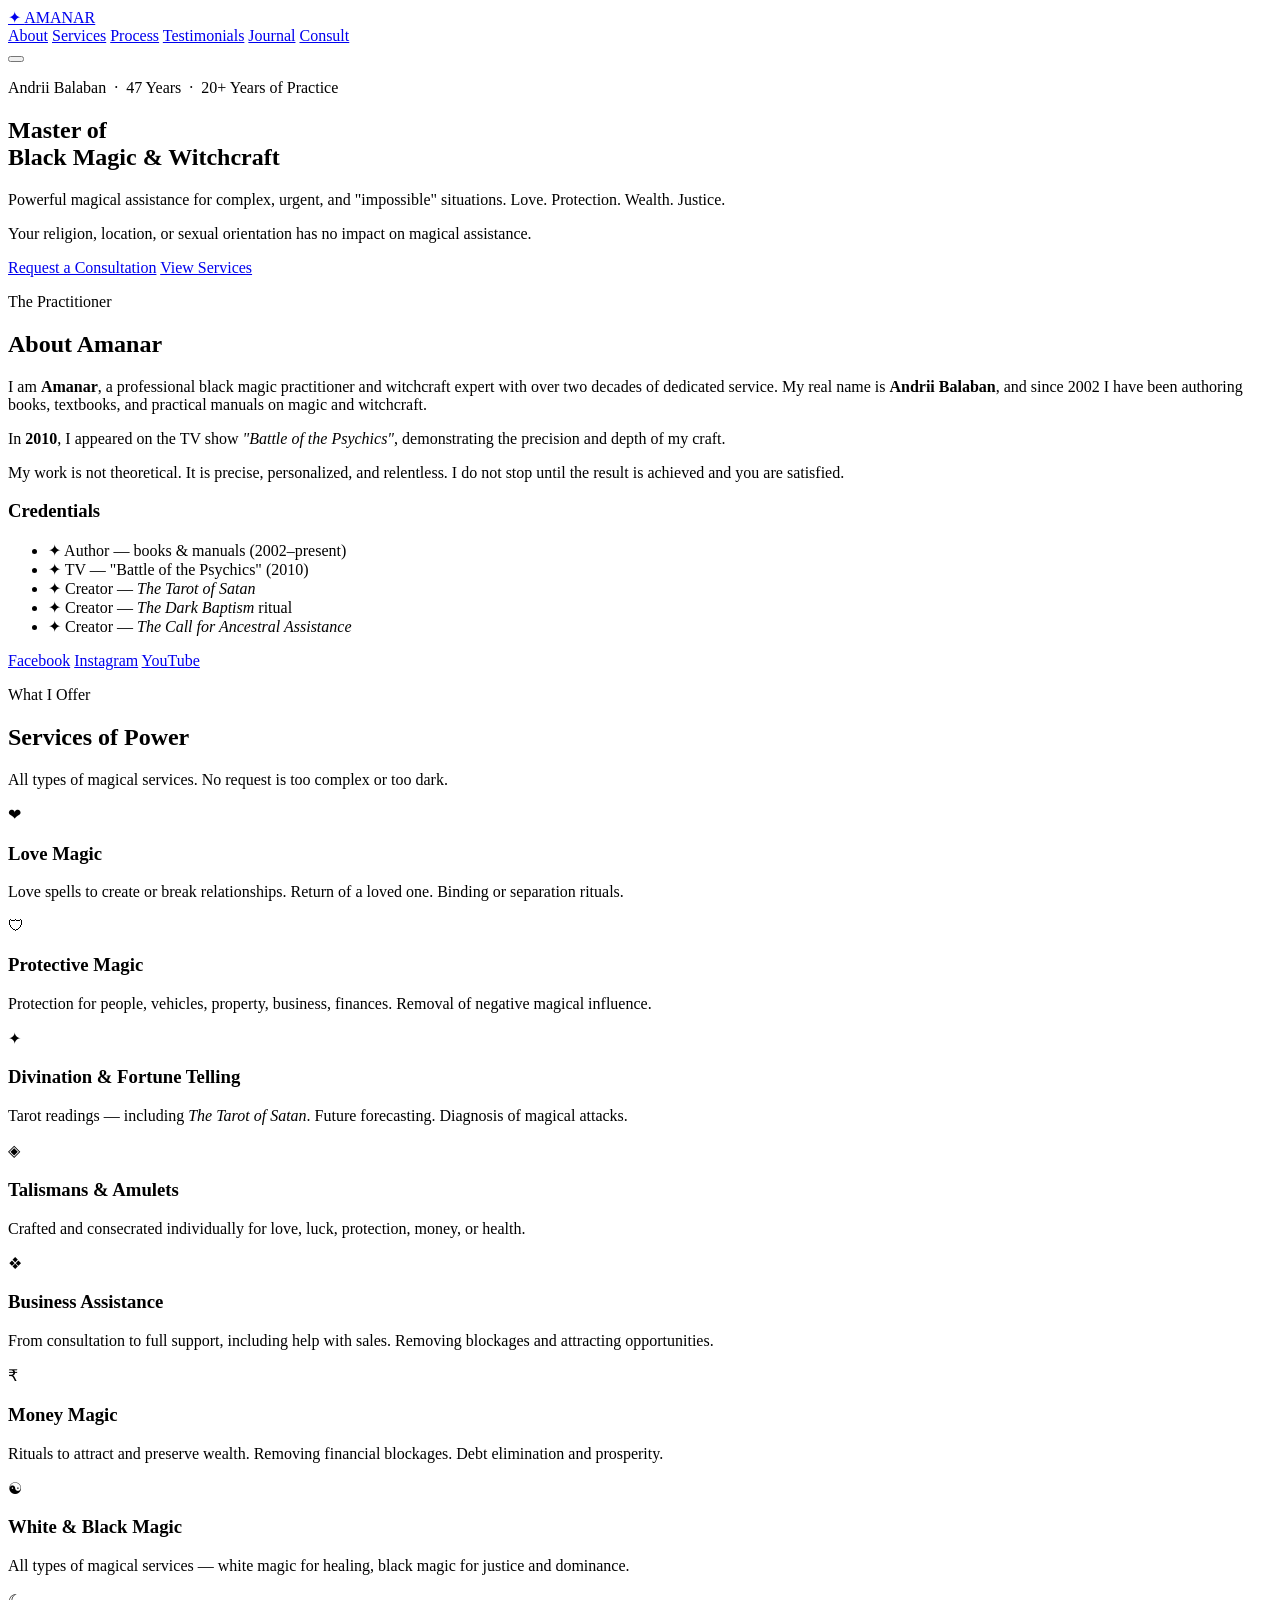
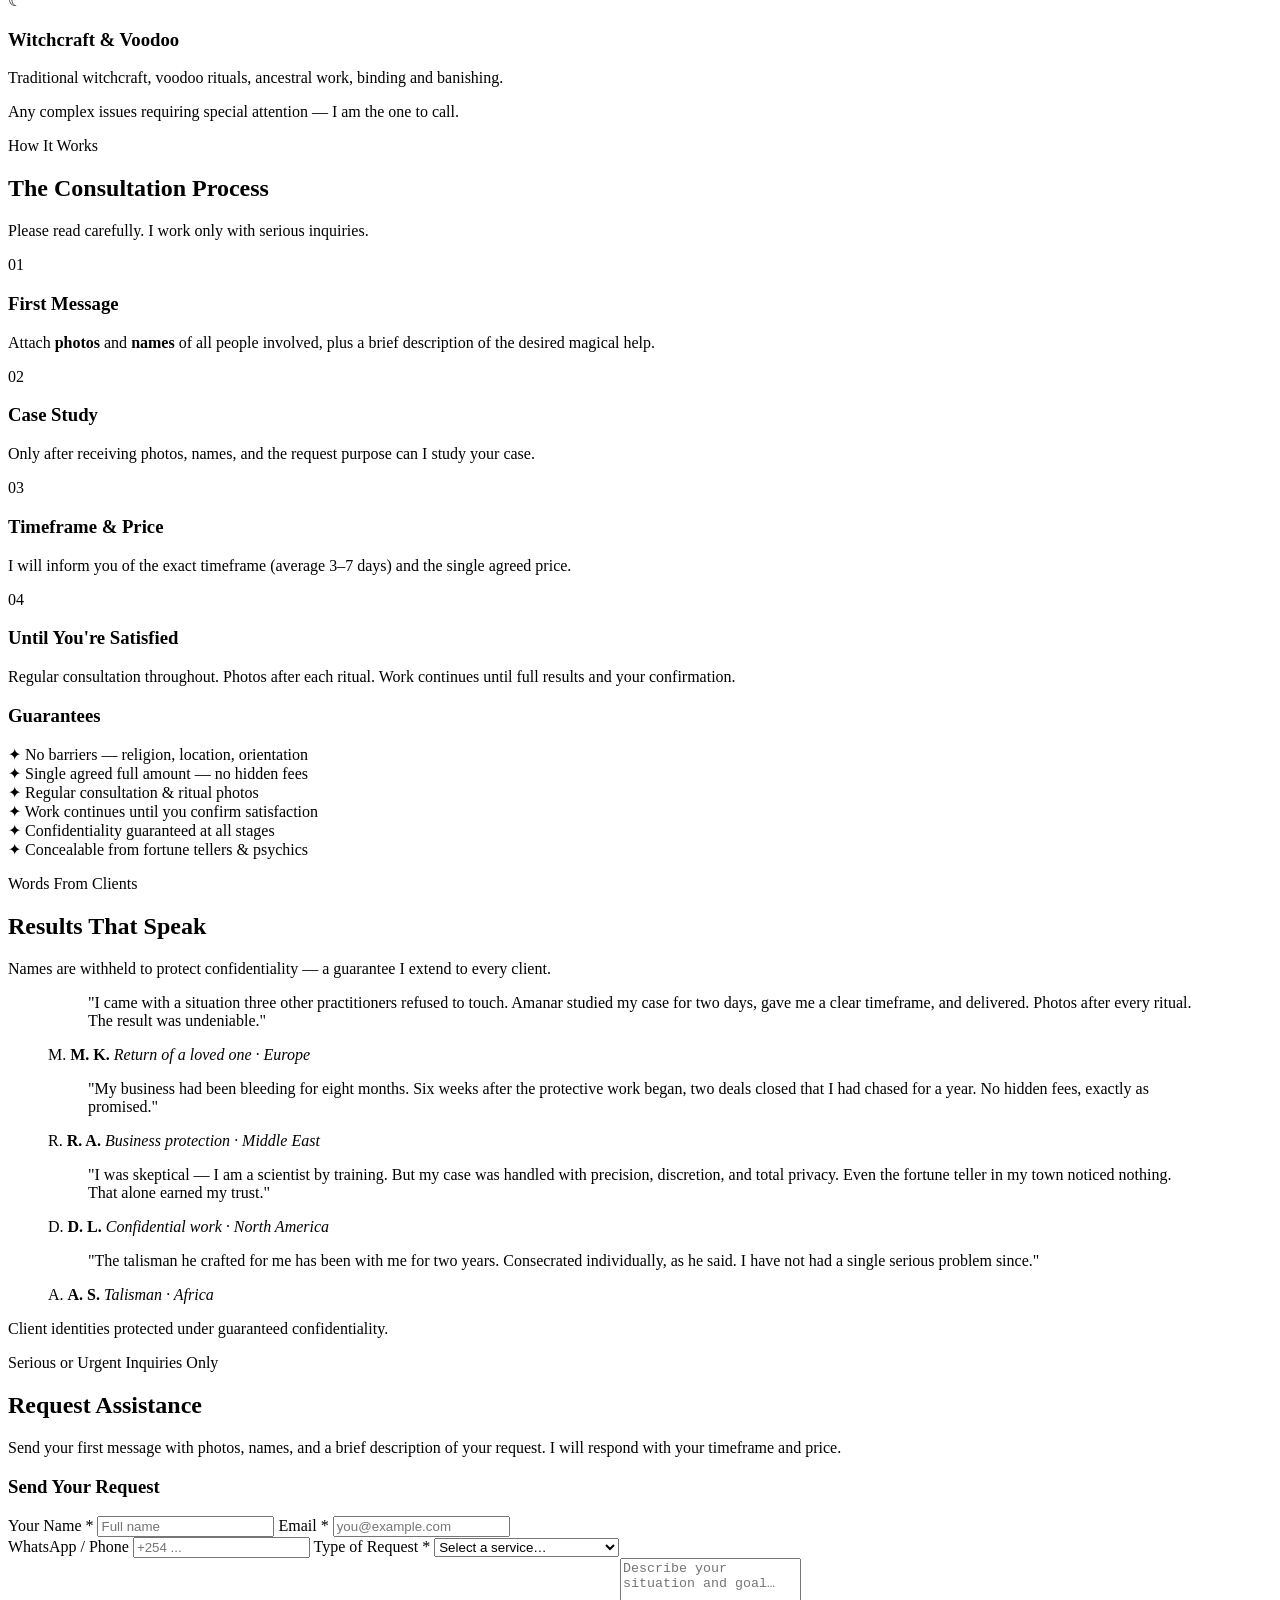
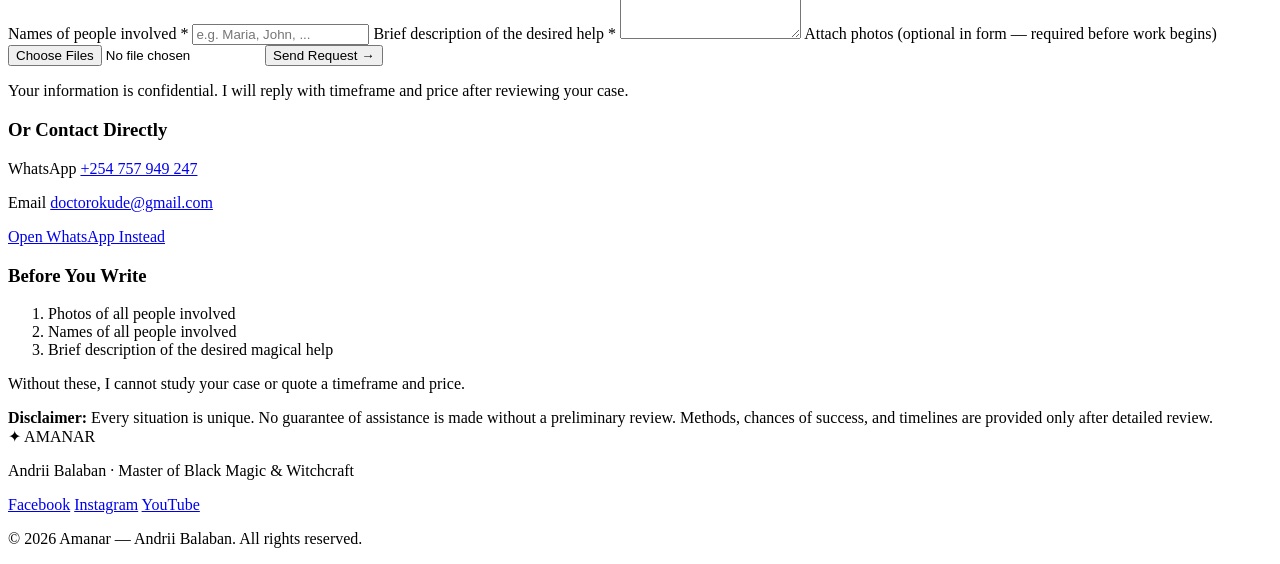
==== index.html @ 3a36e3cc "Update index.html" ====
<!DOCTYPE html>
<html lang="en">
<head>
<meta charset="UTF-8" />
<meta name="viewport" content="width=device-width, initial-scale=1.0" />
<meta name="description" content="Amanar — Master of Black Magic & Witchcraft. Love, protection, wealth, and complex magical assistance. 20+ years of practice." />
<title>Amanar — Master of Black Magic & Witchcraft</title>
<link rel="preconnect" href="https://fonts.googleapis.com">
<link rel="preconnect" href="https://fonts.gstatic.com" crossorigin>
<link href="https://fonts.googleapis.com/css2?family=Cormorant+Garamond:wght@400;500;600;700&family=Inter:wght@300;400;500;600&display=swap" rel="stylesheet">
<link rel="stylesheet" href="style.css" />
</head>
<body>

<div class="bg-orbs" aria-hidden="true">
  <span class="orb orb-1"></span>
  <span class="orb orb-2"></span>
  <span class="orb orb-3"></span>
</div>

<header class="nav" id="nav">
  <div class="nav-inner">
    <a href="#hero" class="brand">
      <span class="brand-mark">✦</span>
      <span class="brand-name">AMANAR</span>
    </a>
    <nav class="nav-links" aria-label="Primary">
      <a href="#about">About</a>
      <a href="#services">Services</a>
      <a href="#process">Process</a>
      <a href="#testimonials">Testimonials</a>
      <a href="blog.html">Journal</a>
      <a href="#contact" class="nav-cta">Consult</a>
    </nav>
    <button class="menu-toggle" aria-label="Menu" id="menuToggle">
      <span></span><span></span><span></span>
    </button>
  </div>
</header>

<section class="hero" id="hero">
  <div class="hero-inner">
    <p class="eyebrow">Andrii Balaban &nbsp;·&nbsp; 47 Years &nbsp;·&nbsp; 20+ Years of Practice</p>
    <h1 class="hero-title">
      Master of<br/>
      <span class="gold">Black Magic</span> &amp; Witchcraft
    </h1>
    <p class="hero-sub">
      Powerful magical assistance for complex, urgent, and "impossible" situations.
      Love. Protection. Wealth. Justice.
    </p>
    <p class="hero-note">
      Your religion, location, or sexual orientation has no impact on magical assistance.
    </p>
    <div class="hero-actions">
      <a href="#contact" class="btn btn-primary">Request a Consultation</a>
      <a href="#services" class="btn btn-ghost">View Services</a>
    </div>
  </div>
  <div class="scroll-indicator" aria-hidden="true"><span></span></div>
</section>

<section class="section" id="about">
  <div class="section-inner">
    <p class="section-eyebrow">The Practitioner</p>
    <h2 class="section-title">About <span class="gold">Amanar</span></h2>

    <div class="about-grid">
      <div class="about-text">
        <p>
          I am <strong>Amanar</strong>, a professional black magic practitioner and
          witchcraft expert with over two decades of dedicated service. My real
          name is <strong>Andrii Balaban</strong>, and since 2002 I have been
          authoring books, textbooks, and practical manuals on magic and witchcraft.
        </p>
        <p>
          In <strong>2010</strong>, I appeared on the TV show
          <em>"Battle of the Psychics"</em>, demonstrating the precision and depth
          of my craft.
        </p>
        <p>
          My work is not theoretical. It is precise, personalized, and relentless.
          I do not stop until the result is achieved and you are satisfied.
        </p>
      </div>

      <aside class="about-card glass">
        <h3>Credentials</h3>
        <ul>
          <li><span>✦</span> Author — books &amp; manuals (2002–present)</li>
          <li><span>✦</span> TV — "Battle of the Psychics" (2010)</li>
          <li><span>✦</span> Creator — <em>The Tarot of Satan</em></li>
          <li><span>✦</span> Creator — <em>The Dark Baptism</em> ritual</li>
          <li><span>✦</span> Creator — <em>The Call for Ancestral Assistance</em></li>
        </ul>
        <div class="socials">
          <a href="#" aria-label="Facebook">Facebook</a>
          <a href="#" aria-label="Instagram">Instagram</a>
          <a href="#" aria-label="YouTube">YouTube</a>
        </div>
      </aside>
    </div>
  </div>
</section>

<section class="section section-alt" id="services">
  <div class="section-inner">
    <p class="section-eyebrow">What I Offer</p>
    <h2 class="section-title">Services of <span class="gold">Power</span></h2>
    <p class="section-lead">
      All types of magical services. No request is too complex or too dark.
    </p>

    <div class="services-grid">
      <article class="service-card glass">
        <div class="service-icon">❤</div>
        <h3>Love Magic</h3>
        <p>Love spells to create or break relationships. Return of a loved one. Binding or separation rituals.</p>
      </article>
      <article class="service-card glass">
        <div class="service-icon">🛡</div>
        <h3>Protective Magic</h3>
        <p>Protection for people, vehicles, property, business, finances. Removal of negative magical influence.</p>
      </article>
      <article class="service-card glass">
        <div class="service-icon">✦</div>
        <h3>Divination &amp; Fortune Telling</h3>
        <p>Tarot readings — including <em>The Tarot of Satan</em>. Future forecasting. Diagnosis of magical attacks.</p>
      </article>
      <article class="service-card glass">
        <div class="service-icon">◈</div>
        <h3>Talismans &amp; Amulets</h3>
        <p>Crafted and consecrated individually for love, luck, protection, money, or health.</p>
      </article>
      <article class="service-card glass">
        <div class="service-icon">❖</div>
        <h3>Business Assistance</h3>
        <p>From consultation to full support, including help with sales. Removing blockages and attracting opportunities.</p>
      </article>
      <article class="service-card glass">
        <div class="service-icon">₹</div>
        <h3>Money Magic</h3>
        <p>Rituals to attract and preserve wealth. Removing financial blockages. Debt elimination and prosperity.</p>
      </article>
      <article class="service-card glass">
        <div class="service-icon">☯</div>
        <h3>White &amp; Black Magic</h3>
        <p>All types of magical services — white magic for healing, black magic for justice and dominance.</p>
      </article>
      <article class="service-card glass">
        <div class="service-icon">☾</div>
        <h3>Witchcraft &amp; Voodoo</h3>
        <p>Traditional witchcraft, voodoo rituals, ancestral work, binding and banishing.</p>
      </article>
    </div>

    <p class="services-foot">
      Any complex issues requiring special attention — <span class="gold">I am the one to call.</span>
    </p>
  </div>
</section>

<section class="section" id="process">
  <div class="section-inner">
    <p class="section-eyebrow">How It Works</p>
    <h2 class="section-title">The <span class="gold">Consultation</span> Process</h2>
    <p class="section-lead">Please read carefully. I work only with serious inquiries.</p>

    <div class="process-grid">
      <div class="step glass">
        <div class="step-num">01</div>
        <h3>First Message</h3>
        <p>Attach <strong>photos</strong> and <strong>names</strong> of all people involved, plus a brief description of the desired magical help.</p>
      </div>
      <div class="step glass">
        <div class="step-num">02</div>
        <h3>Case Study</h3>
        <p>Only after receiving photos, names, and the request purpose can I study your case.</p>
      </div>
      <div class="step glass">
        <div class="step-num">03</div>
        <h3>Timeframe &amp; Price</h3>
        <p>I will inform you of the exact timeframe (average 3–7 days) and the single agreed price.</p>
      </div>
      <div class="step glass">
        <div class="step-num">04</div>
        <h3>Until You're Satisfied</h3>
        <p>Regular consultation throughout. Photos after each ritual. Work continues until full results and your confirmation.</p>
      </div>
    </div>

    <h3 class="guarantees-title">Guarantees</h3>
    <div class="guarantees">
      <div class="badge glass"><span>✦</span> No barriers — religion, location, orientation</div>
      <div class="badge glass"><span>✦</span> Single agreed full amount — no hidden fees</div>
      <div class="badge glass"><span>✦</span> Regular consultation &amp; ritual photos</div>
      <div class="badge glass"><span>✦</span> Work continues until you confirm satisfaction</div>
      <div class="badge glass"><span>✦</span> Confidentiality guaranteed at all stages</div>
      <div class="badge glass"><span>✦</span> Concealable from fortune tellers &amp; psychics</div>
    </div>
  </div>
</section>

<section class="section section-alt" id="testimonials">
  <div class="section-inner">
    <p class="section-eyebrow">Words From Clients</p>
    <h2 class="section-title">Results That <span class="gold">Speak</span></h2>
    <p class="section-lead">
      Names are withheld to protect confidentiality — a guarantee I extend to every client.
    </p>

    <div class="testimonials-grid">
      <figure class="testimonial glass">
        <blockquote>
          "I came with a situation three other practitioners refused to touch.
          Amanar studied my case for two days, gave me a clear timeframe, and
          delivered. Photos after every ritual. The result was undeniable."
        </blockquote>
        <figcaption>
          <span class="t-avatar">M.</span>
          <span class="t-meta">
            <strong>M. K.</strong>
            <em>Return of a loved one · Europe</em>
          </span>
        </figcaption>
      </figure>

      <figure class="testimonial glass">
        <blockquote>
          "My business had been bleeding for eight months. Six weeks after the
          protective work began, two deals closed that I had chased for a year.
          No hidden fees, exactly as promised."
        </blockquote>
        <figcaption>
          <span class="t-avatar">R.</span>
          <span class="t-meta">
            <strong>R. A.</strong>
            <em>Business protection · Middle East</em>
          </span>
        </figcaption>
      </figure>

      <figure class="testimonial glass">
        <blockquote>
          "I was skeptical — I am a scientist by training. But my case was
          handled with precision, discretion, and total privacy. Even the
          fortune teller in my town noticed nothing. That alone earned my trust."
        </blockquote>
        <figcaption>
          <span class="t-avatar">D.</span>
          <span class="t-meta">
            <strong>D. L.</strong>
            <em>Confidential work · North America</em>
          </span>
        </figcaption>
      </figure>

      <figure class="testimonial glass">
        <blockquote>
          "The talisman he crafted for me has been with me for two years.
          Consecrated individually, as he said. I have not had a single
          serious problem since."
        </blockquote>
        <figcaption>
          <span class="t-avatar">A.</span>
          <span class="t-meta">
            <strong>A. S.</strong>
            <em>Talisman · Africa</em>
          </span>
        </figcaption>
      </figure>
    </div>

    <p class="testimonials-foot">
      Client identities protected under guaranteed confidentiality.
    </p>
  </div>
</section>

<section class="section" id="contact">
  <div class="section-inner">
    <p class="section-eyebrow">Serious or Urgent Inquiries Only</p>
    <h2 class="section-title">Request <span class="gold">Assistance</span></h2>

    <div class="contact-grid">
      <div class="contact-info">
        <p class="section-lead">
          Send your first message with photos, names, and a brief description
          of your request. I will respond with your timeframe and price.
        </p>

        <form
          class="contact-form glass"
          action="https://formspree.io/f/YOUR_FORM_ID"
          method="POST"
          enctype="multipart/form-data"
        >
          <h3>Send Your Request</h3>

          <div class="form-row">
            <label>
              <span>Your Name *</span>
              <input type="text" name="name" required placeholder="Full name" />
            </label>
            <label>
              <span>Email *</span>
              <input type="email" name="email" required placeholder="you@example.com" />
            </label>
          </div>

          <div class="form-row">
            <label>
              <span>WhatsApp / Phone</span>
              <input type="tel" name="phone" placeholder="+254 ..." />
            </label>
            <label>
              <span>Type of Request *</span>
              <select name="service" required>
                <option value="">Select a service…</option>
                <option>Love Magic</option>
                <option>Protective Magic</option>
                <option>Divination &amp; Fortune Telling</option>
                <option>Talismans &amp; Amulets</option>
                <option>Business Assistance</option>
                <option>Money Magic</option>
                <option>White &amp; Black Magic</option>
                <option>Witchcraft &amp; Voodoo</option>
                <option>Complex / Other</option>
              </select>
            </label>
          </div>

          <label>
            <span>Names of people involved *</span>
            <input type="text" name="names" required placeholder="e.g. Maria, John, ..." />
          </label>

          <label>
            <span>Brief description of the desired help *</span>
            <textarea name="message" rows="5" required placeholder="Describe your situation and goal…"></textarea>
          </label>

          <label class="form-file">
            <span>Attach photos (optional in form — required before work begins)</span>
            <input type="file" name="photos" accept="image/*" multiple />
          </label>

          <button type="submit" class="btn btn-primary btn-lg">Send Request →</button>

          <p class="form-note">
            Your information is confidential. I will reply with timeframe and price after reviewing your case.
          </p>
        </form>

        <div class="contact-block glass">
          <h3>Or Contact Directly</h3>
          <p class="contact-line"><span>WhatsApp</span> <a href="https://wa.me/254757949247" target="_blank" rel="noopener">+254 757 949 247</a></p>
          <p class="contact-line"><span>Email</span> <a href="mailto:doctorokude@gmail.com">doctorokude@gmail.com</a></p>
        </div>

        <a class="btn btn-ghost btn-lg" href="https://wa.me/254757949247?text=Hello%20Amanar%2C%20I%20would%20like%20to%20request%20a%20consultation." target="_blank" rel="noopener">
          Open WhatsApp Instead
        </a>
      </div>

      <aside class="contact-checklist glass">
        <h3>Before You Write</h3>
        <ol>
          <li>Photos of all people involved</li>
          <li>Names of all people involved</li>
          <li>Brief description of the desired magical help</li>
        </ol>
        <p class="checklist-foot">
          Without these, I cannot study your case or quote a timeframe and price.
        </p>
      </aside>
    </div>

    <div class="disclaimer glass">
      <strong>Disclaimer:</strong> Every situation is unique. No guarantee of
      assistance is made without a preliminary review. Methods, chances of
      success, and timelines are provided only after detailed review.
    </div>
  </div>
</section>

<footer class="footer">
  <div class="footer-inner">
    <div class="footer-brand">
      <span class="brand-mark">✦</span> AMANAR
    </div>
    <p class="footer-tag">Andrii Balaban · Master of Black Magic &amp; Witchcraft</p>
    <div class="footer-socials">
      <a href="#" aria-label="Facebook">Facebook</a>
      <a href="#" aria-label="Instagram">Instagram</a>
      <a href="#" aria-label="YouTube">YouTube</a>
    </div>
    <p class="footer-copy">© <span id="year"></span> Amanar — Andrii Balaban. All rights reserved.</p>
  </div>
</footer>

<script>
  document.querySelectorAll('a[href^="#"]').forEach(a => {
    a.addEventListener('click', e => {
      const id = a.getAttribute('href');
      if (id.length > 1) {
        e.preventDefault();
        const el = document.querySelector(id);
        if (el) {
          const y = el.getBoundingClientRect().top + window.scrollY - 70;
          window.scrollTo({ top: y, behavior: 'smooth' });
          document.getElementById('nav').classList.remove('open');
        }
      }
    });
  });

  const menuToggle = document.getElementById('menuToggle');
  const nav = document.getElementById('nav');
  menuToggle.addEventListener('click', () => nav.classList.toggle('open'));

  window.addEventListener('scroll', () => {
    nav.classList.toggle('scrolled', window.scrollY > 40);
  });

  const io = new IntersectionObserver(entries => {
    entries.forEach(en => {
      if (en.isIntersecting) {
        en.target.classList.add('visible');
        io.unobserve(en.target);
      }
    });
  }, { threshold: 0.12 });
  document.querySelectorAll('.section-inner > *, .service-card, .step, .badge, .about-card, .contact-block, .contact-checklist, .disclaimer, .testimonial, .post-card, .blog-cta')
    .forEach(el => { el.classList.add('reveal'); io.observe(el); });

  document.getElementById('year').textContent = new Date().getFullYear();
</script>
</body>
</html>
---- style.css ----
sty
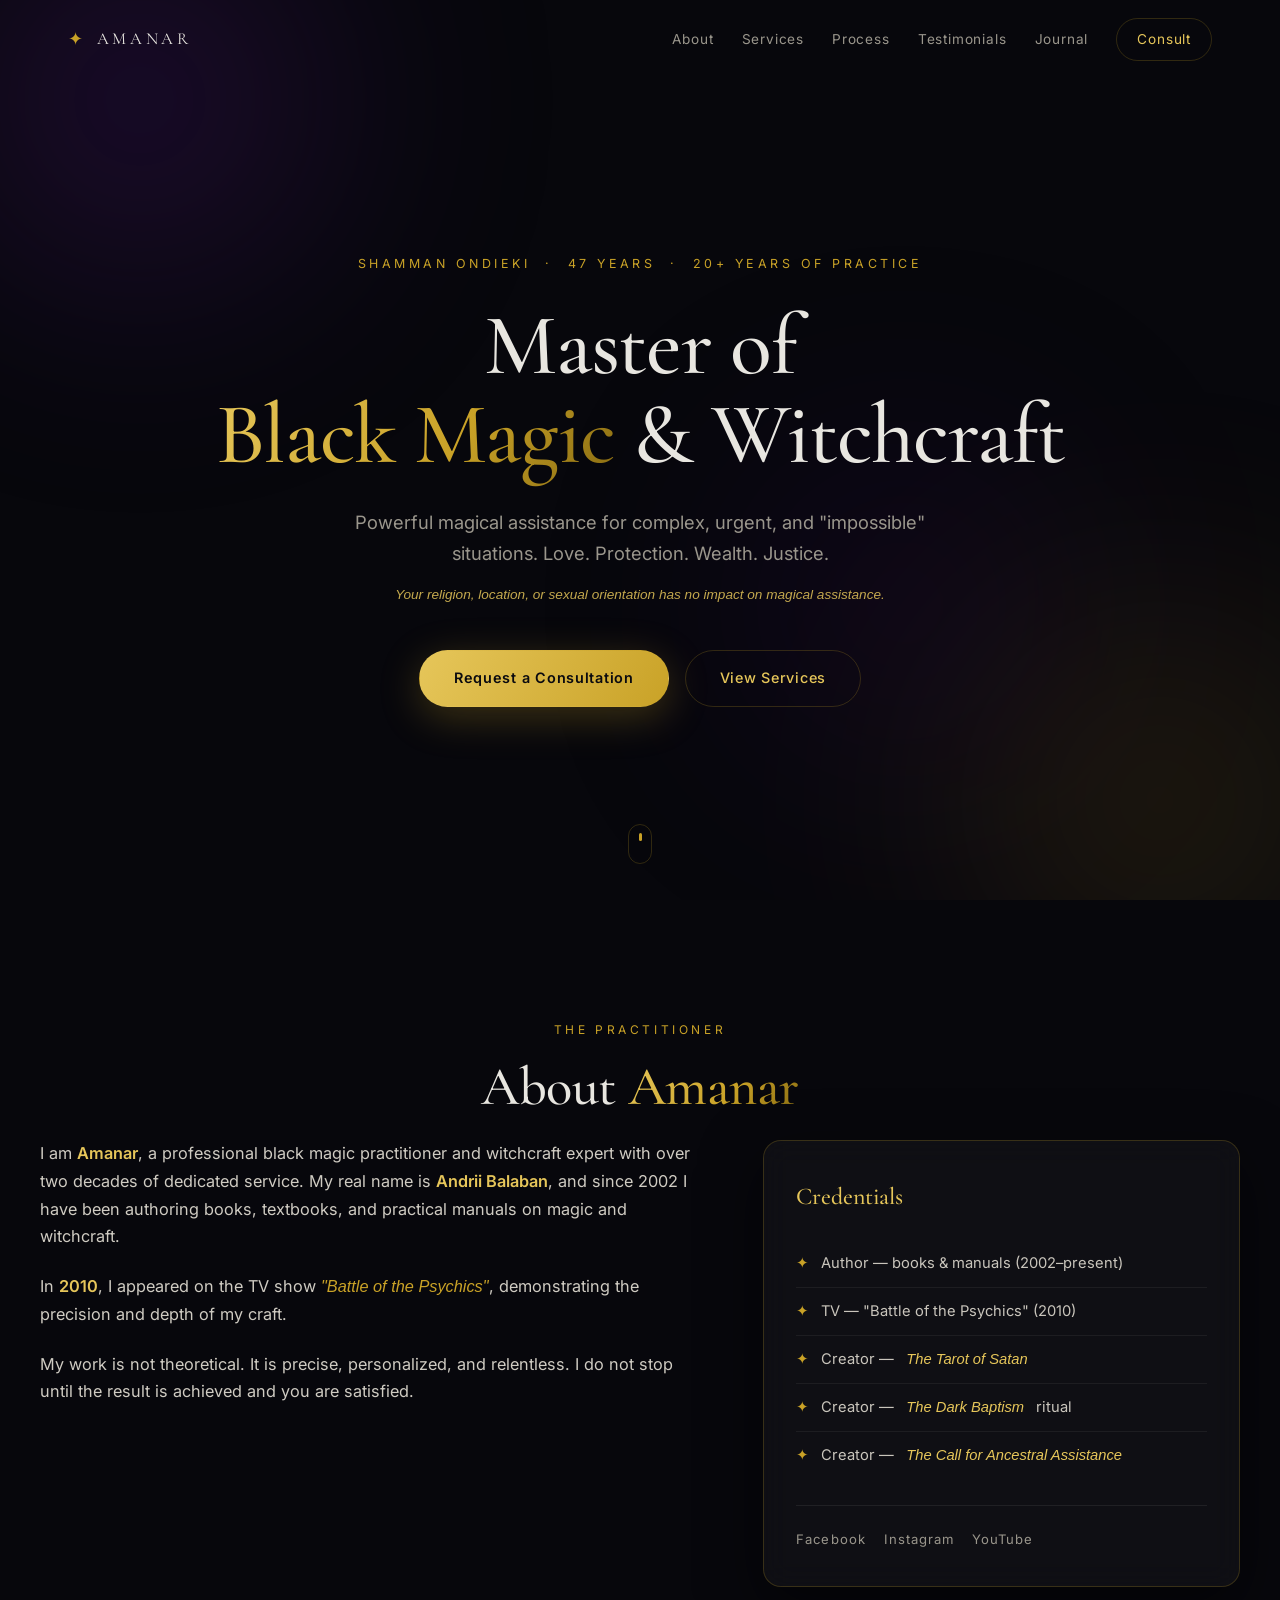
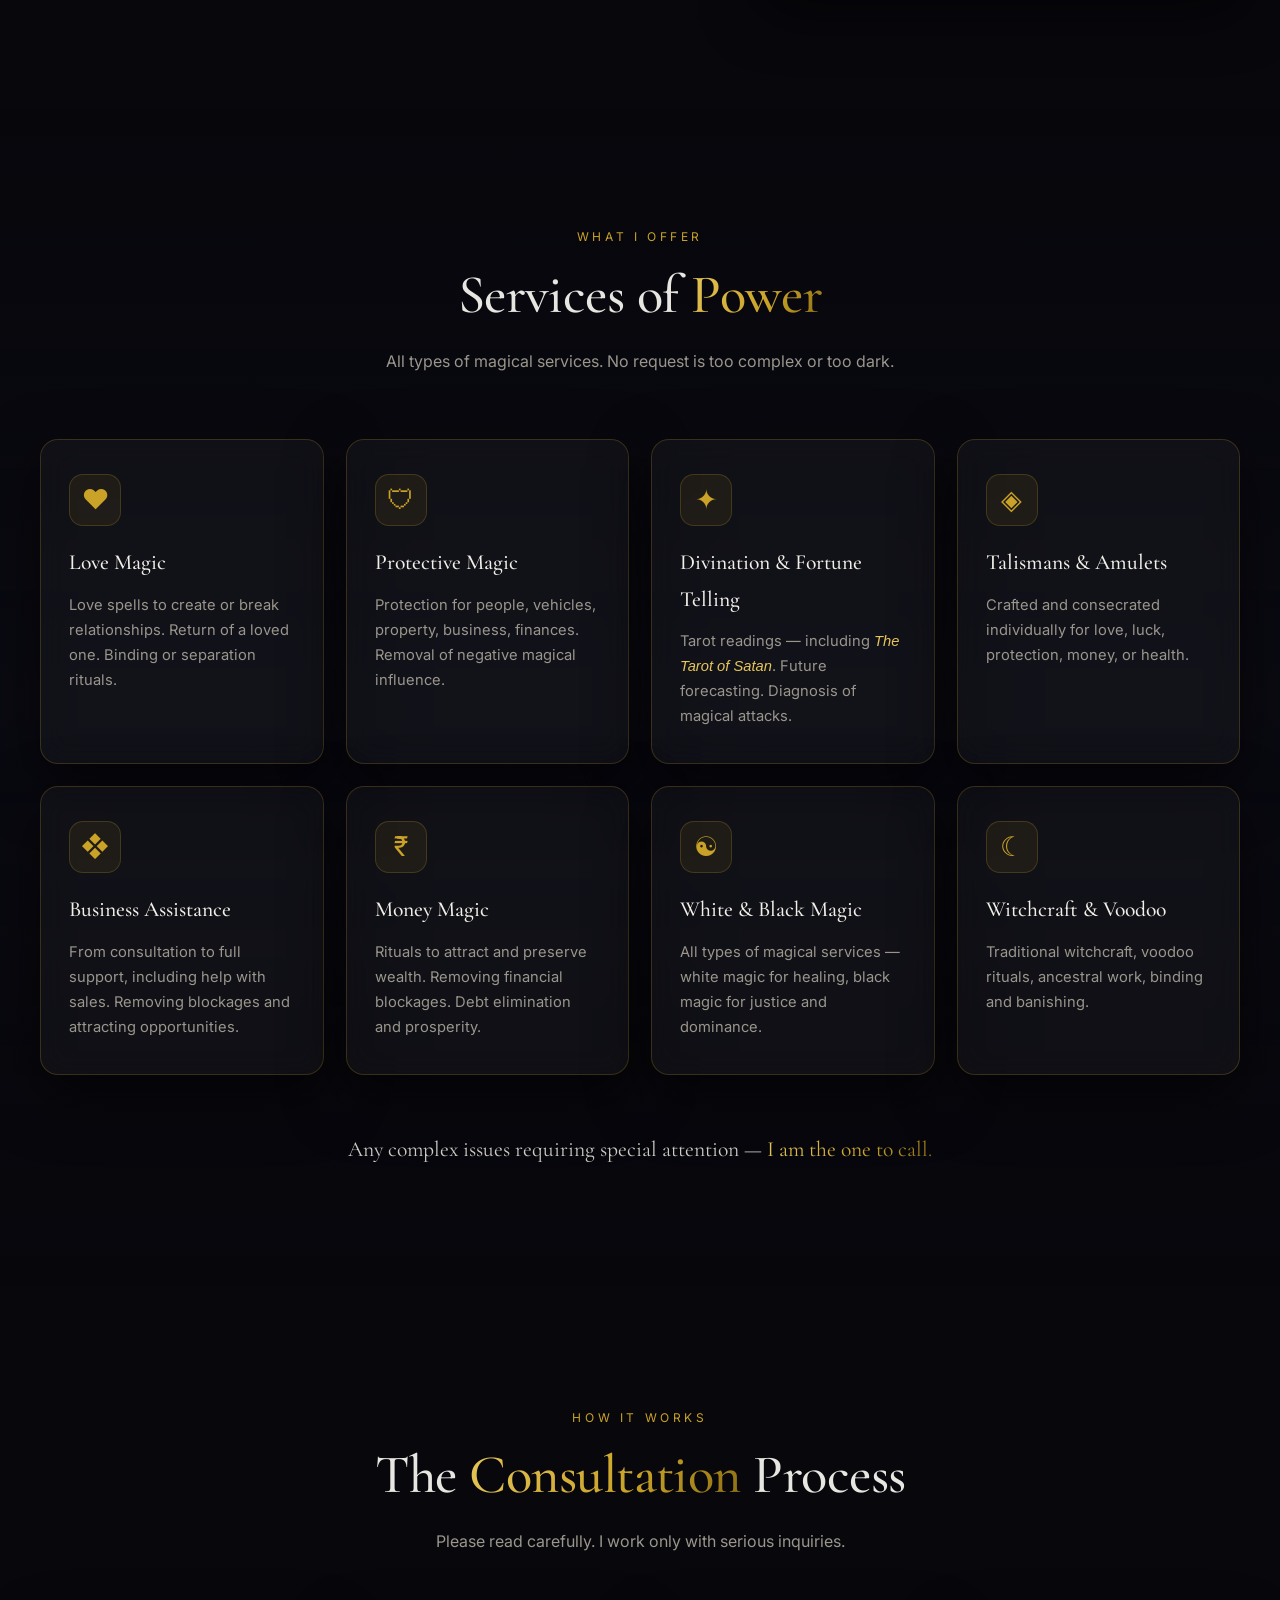
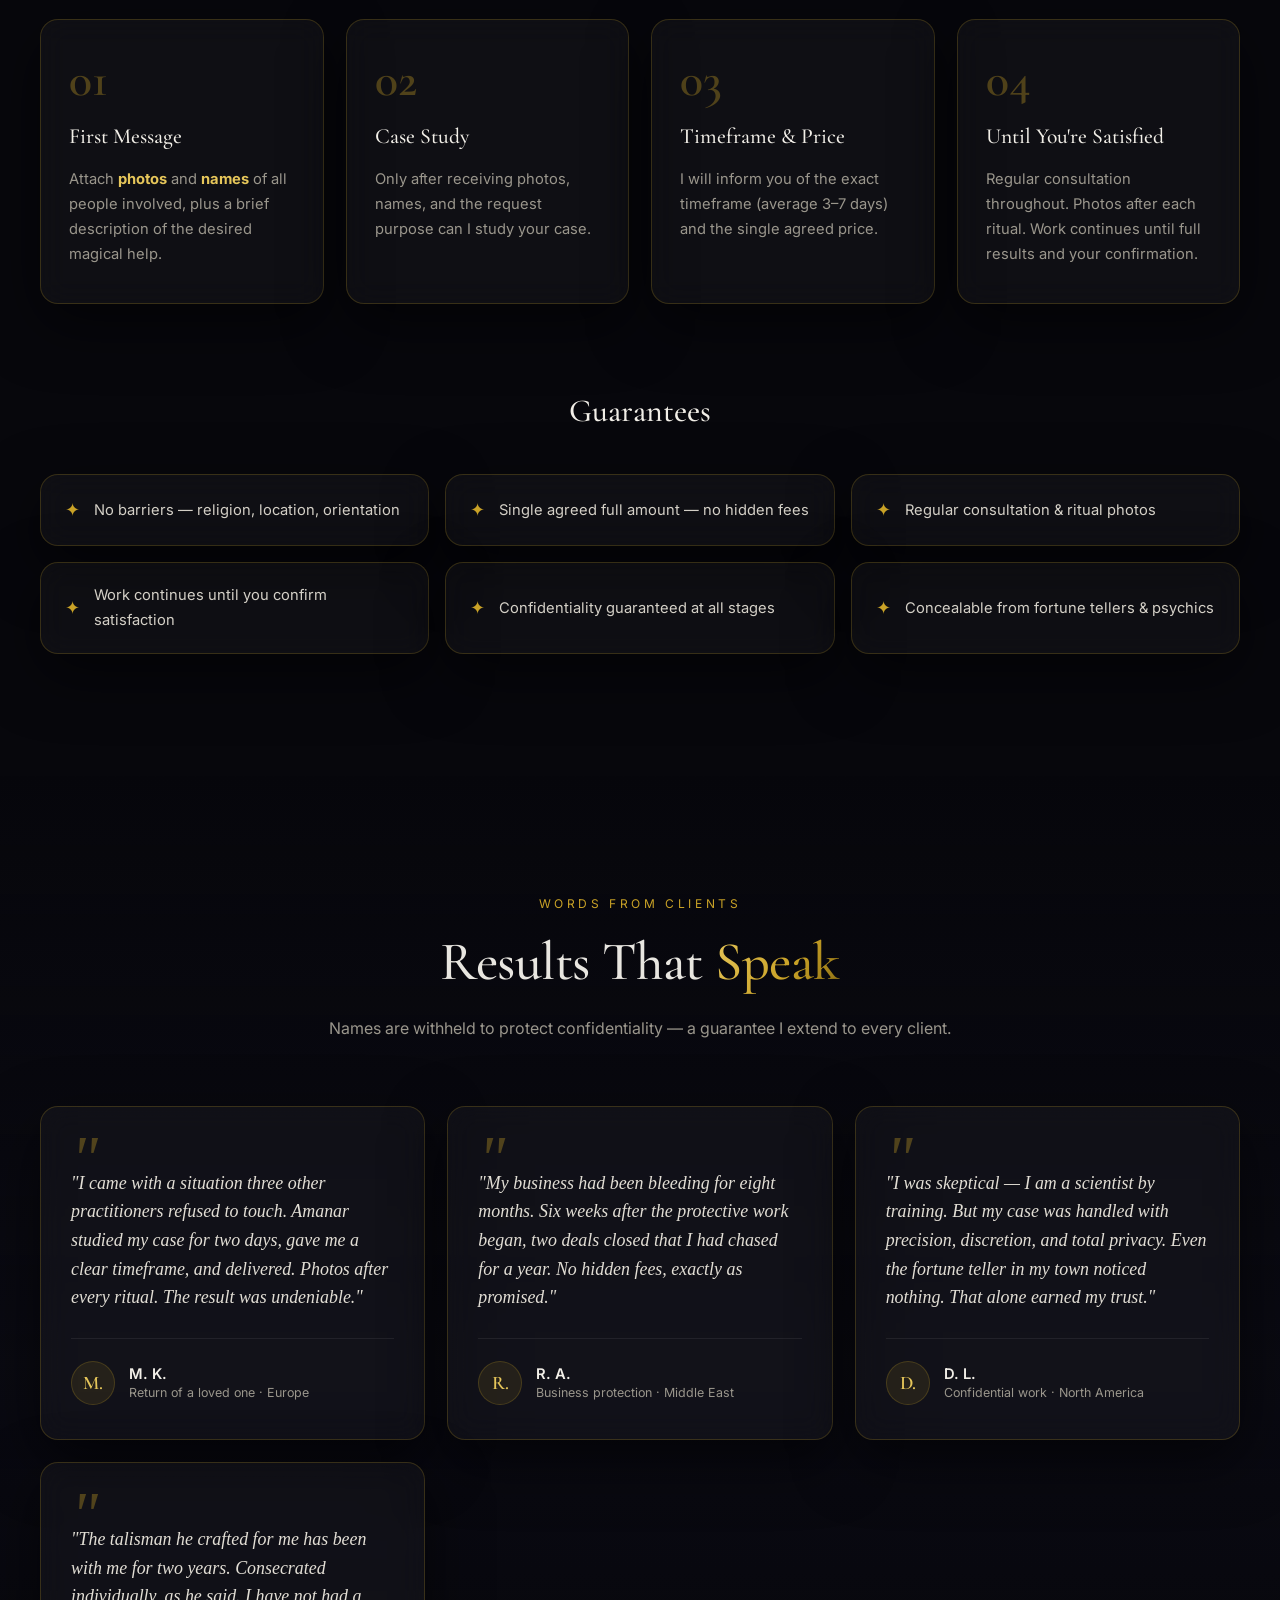
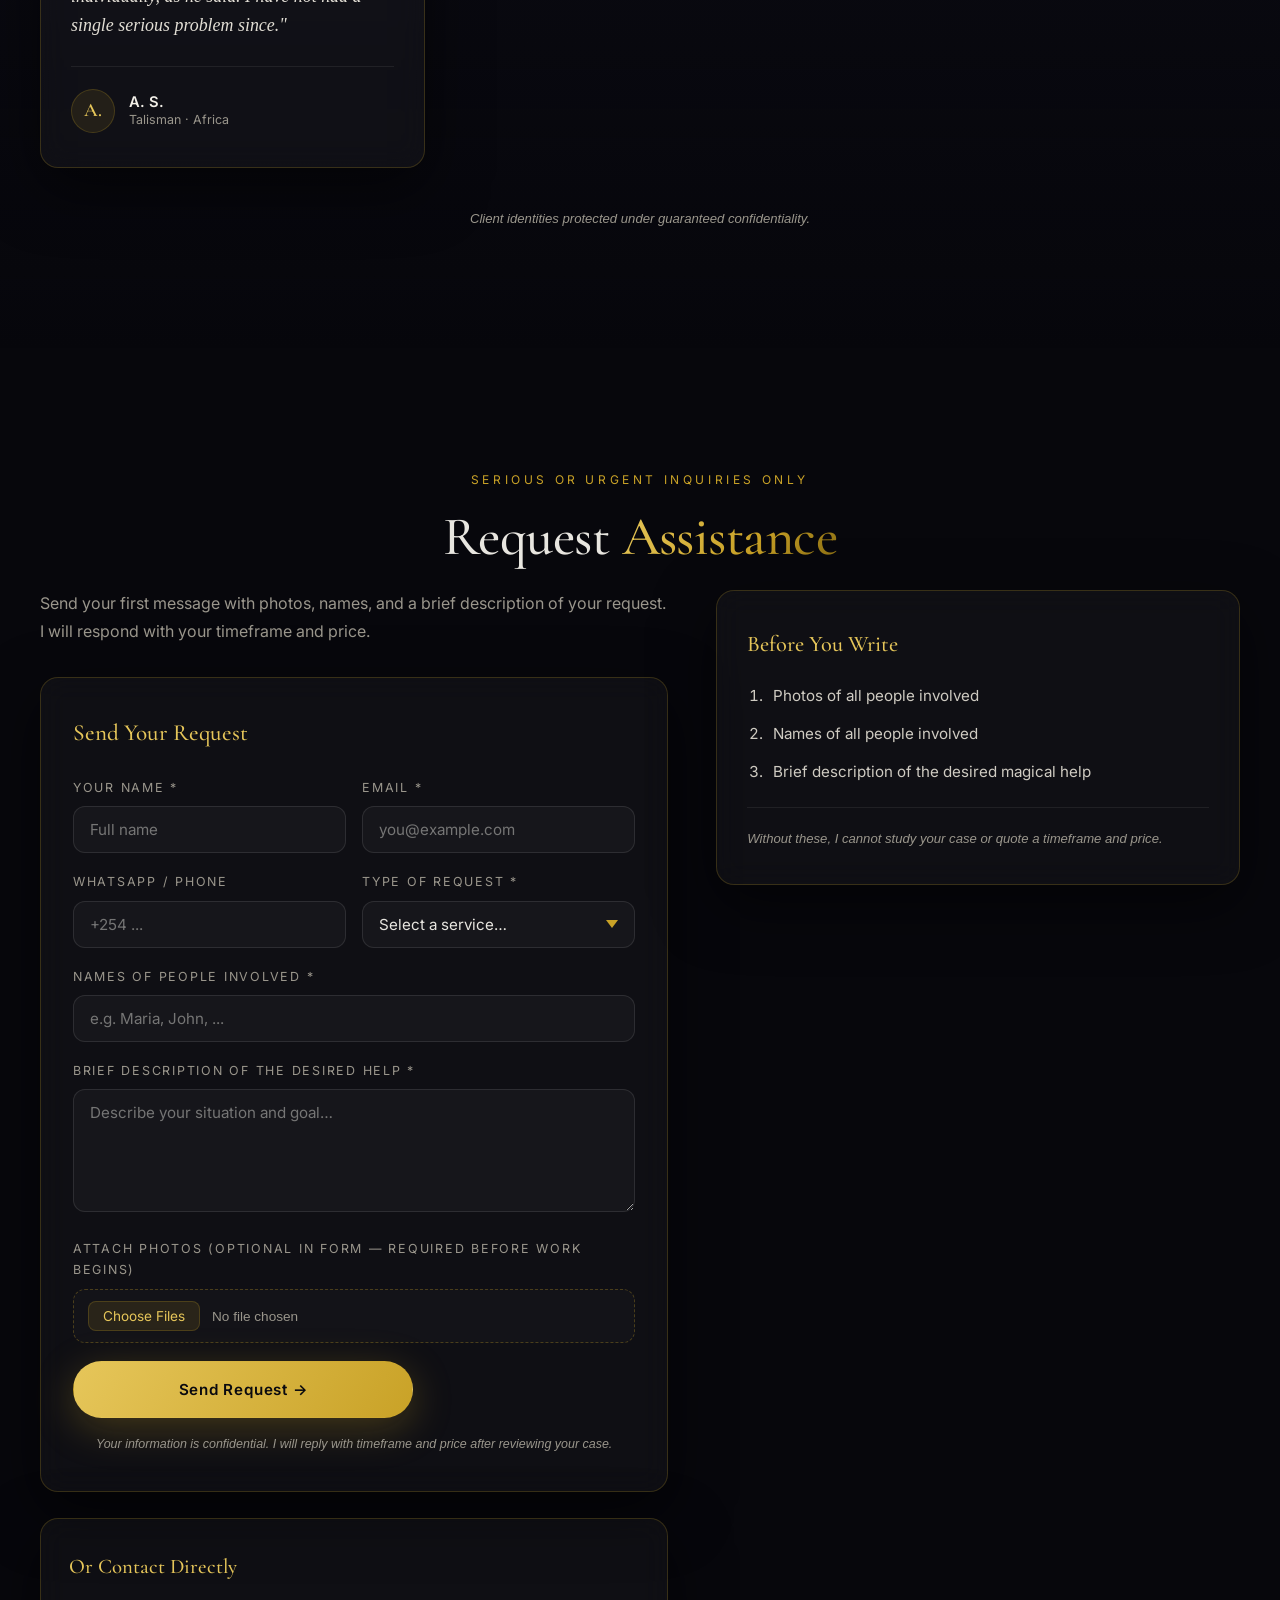
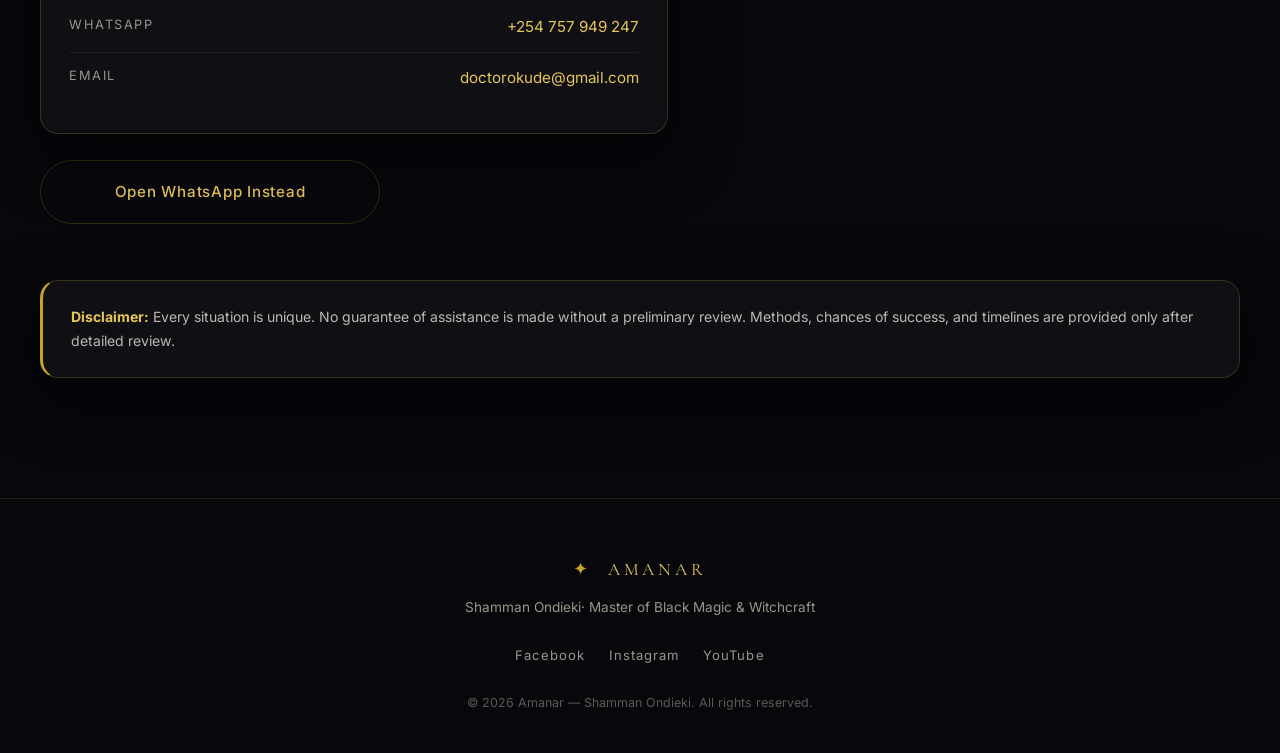
==== commit 5c162bd5: "Update index.html" ====
--- a/index.html
+++ b/index.html
@@ -40,7 +40,7 @@
 
 <section class="hero" id="hero">
   <div class="hero-inner">
-    <p class="eyebrow">Andrii Balaban &nbsp;·&nbsp; 47 Years &nbsp;·&nbsp; 20+ Years of Practice</p>
+    <p class="eyebrow">Shamman Ondieki &nbsp;·&nbsp; 47 Years &nbsp;·&nbsp; 20+ Years of Practice</p>
     <h1 class="hero-title">
       Master of<br/>
       <span class="gold">Black Magic</span> &amp; Witchcraft
@@ -389,13 +389,13 @@
     <div class="footer-brand">
       <span class="brand-mark">✦</span> AMANAR
     </div>
-    <p class="footer-tag">Andrii Balaban · Master of Black Magic &amp; Witchcraft</p>
+    <p class="footer-tag">Shamman Ondieki· Master of Black Magic &amp; Witchcraft</p>
     <div class="footer-socials">
       <a href="#" aria-label="Facebook">Facebook</a>
       <a href="#" aria-label="Instagram">Instagram</a>
       <a href="#" aria-label="YouTube">YouTube</a>
     </div>
-    <p class="footer-copy">© <span id="year"></span> Amanar — Andrii Balaban. All rights reserved.</p>
+    <p class="footer-copy">© <span id="year"></span> Amanar — Shamman Ondieki. All rights reserved.</p>
   </div>
 </footer>
 
--- a/style.css
+++ b/style.css
@@ -1 +1,447 @@
-sty
+/* ============================================
+   AMANAR — Modern Classic 2030
+   ============================================ */
+
+:root{
+  --bg:        #07070c;
+  --bg-alt:    #0b0b14;
+  --surface:   rgba(255,255,255,0.035);
+  --stroke:    rgba(201,162,39,0.22);
+  --gold:      #c9a227;
+  --gold-soft: #e6c65a;
+  --purple:    #6b21a8;
+  --text:      #e8e6e0;
+  --muted:     #9a968c;
+  --serif:     'Cormorant Garamond', Georgia, serif;
+  --sans:      'Inter', -apple-system, BlinkMacSystemFont, 'Segoe UI', sans-serif;
+  --radius:    18px;
+  --shadow:    0 20px 60px rgba(0,0,0,0.55);
+}
+
+*{box-sizing:border-box;margin:0;padding:0}
+html{scroll-behavior:smooth}
+
+body{
+  font-family:var(--sans);
+  background:var(--bg);
+  color:var(--text);
+  line-height:1.7;
+  -webkit-font-smoothing:antialiased;
+  overflow-x:hidden;
+}
+
+a{color:inherit;text-decoration:none}
+img{max-width:100%;display:block}
+
+/* ---------- Background orbs ---------- */
+.bg-orbs{position:fixed;inset:0;z-index:-1;overflow:hidden;pointer-events:none}
+.orb{position:absolute;border-radius:50%;filter:blur(120px);opacity:.35}
+.orb-1{width:520px;height:520px;background:radial-gradient(circle,#6b21a8,transparent 70%);top:-160px;left:-120px}
+.orb-2{width:600px;height:600px;background:radial-gradient(circle,#c9a227,transparent 70%);bottom:-200px;right:-180px;opacity:.18}
+.orb-3{width:400px;height:400px;background:radial-gradient(circle,#3b0764,transparent 70%);top:45%;left:55%}
+
+/* ---------- Nav ---------- */
+.nav{
+  position:fixed;top:0;left:0;right:0;z-index:100;
+  transition:background .35s ease, backdrop-filter .35s ease, border-color .35s ease;
+  border-bottom:1px solid transparent;
+}
+.nav.scrolled{
+  background:rgba(7,7,12,0.72);
+  backdrop-filter:blur(18px);
+  -webkit-backdrop-filter:blur(18px);
+  border-bottom-color:rgba(201,162,39,0.14);
+}
+.nav-inner{
+  max-width:1200px;margin:0 auto;padding:18px 28px;
+  display:flex;align-items:center;justify-content:space-between;
+}
+.brand{display:flex;align-items:center;gap:10px;font-family:var(--serif);letter-spacing:.22em;font-size:1.05rem}
+.brand-mark{color:var(--gold);font-size:1.1rem}
+.nav-links{display:flex;align-items:center;gap:28px;font-size:.85rem;letter-spacing:.06em}
+.nav-links a{color:var(--muted);transition:color .25s}
+.nav-links a:hover{color:var(--gold-soft)}
+.nav-cta{
+  padding:9px 20px;border:1px solid var(--stroke);border-radius:999px;
+  color:var(--gold-soft) !important;
+}
+.nav-cta:hover{background:rgba(201,162,39,.09)}
+.menu-toggle{display:none;background:none;border:0;flex-direction:column;gap:5px;cursor:pointer;padding:6px}
+.menu-toggle span{width:22px;height:2px;background:var(--gold);display:block;transition:.3s}
+
+/* ---------- Hero ---------- */
+.hero{
+  min-height:100vh;display:flex;flex-direction:column;
+  align-items:center;justify-content:center;text-align:center;
+  padding:140px 28px 80px;position:relative;
+}
+.hero-inner{max-width:900px;animation:fadeUp 1.1s ease both}
+.eyebrow{
+  font-size:.78rem;letter-spacing:.28em;text-transform:uppercase;
+  color:var(--gold);margin-bottom:28px;
+}
+.hero-title{
+  font-family:var(--serif);font-weight:500;
+  font-size:clamp(2.6rem,7vw,5.4rem);line-height:1.02;
+  letter-spacing:-.015em;margin-bottom:28px;
+}
+.gold{
+  background:linear-gradient(120deg,#e6c65a,#c9a227 60%,#8a6d12);
+  -webkit-background-clip:text;background-clip:text;
+  -webkit-text-fill-color:transparent;color:transparent;
+}
+.hero-sub{font-size:clamp(1rem,1.5vw,1.15rem);color:var(--muted);max-width:640px;margin:0 auto 14px}
+.hero-note{font-size:.85rem;color:var(--gold-soft);opacity:.85;margin-bottom:44px;font-style:italic}
+.hero-actions{display:flex;gap:16px;justify-content:center;flex-wrap:wrap}
+
+/* ---------- Buttons ---------- */
+.btn{
+  display:inline-flex;align-items:center;justify-content:center;gap:8px;
+  padding:15px 34px;border-radius:999px;font-size:.9rem;font-weight:500;
+  letter-spacing:.05em;cursor:pointer;border:1px solid transparent;
+  transition:transform .3s ease, box-shadow .3s ease, background .3s ease, color .3s ease;
+  font-family:var(--sans);
+}
+.btn-primary{
+  background:linear-gradient(120deg,#e6c65a,#c9a227);
+  color:#0a0a0f;font-weight:600;
+  box-shadow:0 10px 40px rgba(201,162,39,.28);
+}
+.btn-primary:hover{transform:translateY(-2px);box-shadow:0 14px 50px rgba(201,162,39,.42)}
+.btn-ghost{border-color:var(--stroke);color:var(--gold-soft);background:transparent}
+.btn-ghost:hover{background:rgba(201,162,39,.08);transform:translateY(-2px)}
+.btn-lg{padding:18px 42px;font-size:.95rem;width:100%;max-width:340px}
+
+/* ---------- Scroll indicator ---------- */
+.scroll-indicator{
+  position:absolute;bottom:36px;left:50%;transform:translateX(-50%);
+  width:24px;height:40px;border:1px solid var(--stroke);border-radius:14px;
+  display:flex;justify-content:center;padding-top:8px;
+}
+.scroll-indicator span{width:3px;height:8px;background:var(--gold);border-radius:2px;animation:scrollDot 2s infinite}
+
+@keyframes scrollDot{
+  0%{opacity:0;transform:translateY(0)}
+  40%{opacity:1}
+  100%{opacity:0;transform:translateY(14px)}
+}
+@keyframes fadeUp{
+  from{opacity:0;transform:translateY(28px)}
+  to{opacity:1;transform:translateY(0)}
+}
+
+/* ---------- Sections ---------- */
+.section{padding:120px 28px;position:relative}
+.section-alt{background:linear-gradient(180deg,transparent,rgba(11,11,20,.7),transparent)}
+.section-inner{max-width:1200px;margin:0 auto}
+.section-eyebrow{
+  font-size:.75rem;letter-spacing:.3em;text-transform:uppercase;
+  color:var(--gold);text-align:center;margin-bottom:18px;
+}
+.section-title{
+  font-family:var(--serif);font-weight:500;
+  font-size:clamp(2rem,4.5vw,3.4rem);line-height:1.1;
+  text-align:center;margin-bottom:22px;letter-spacing:-.01em;
+}
+.section-lead{
+  text-align:center;color:var(--muted);max-width:640px;
+  margin:0 auto 64px;font-size:1rem;
+}
+
+/* ---------- Glass ---------- */
+.glass{
+  background:var(--surface);
+  border:1px solid var(--stroke);
+  border-radius:var(--radius);
+  backdrop-filter:blur(14px);
+  -webkit-backdrop-filter:blur(14px);
+  box-shadow:var(--shadow);
+}
+
+/* ---------- About ---------- */
+.about-grid{display:grid;grid-template-columns:1.4fr 1fr;gap:56px;align-items:start}
+.about-text p{margin-bottom:22px;color:#cfcbc2;font-size:1.02rem}
+.about-text strong{color:var(--gold-soft);font-weight:600}
+.about-text em{color:var(--gold);font-style:italic}
+.about-card{padding:36px 32px}
+.about-card h3{
+  font-family:var(--serif);font-size:1.5rem;font-weight:500;
+  margin-bottom:22px;color:var(--gold-soft);
+}
+.about-card ul{list-style:none}
+.about-card li{
+  padding:11px 0;border-bottom:1px solid rgba(255,255,255,.06);
+  font-size:.92rem;color:#c9c5bc;display:flex;gap:12px;align-items:flex-start;
+}
+.about-card li:last-child{border-bottom:0}
+.about-card li span{color:var(--gold);flex-shrink:0}
+.about-card em{color:var(--gold-soft);font-style:italic}
+.socials{display:flex;gap:18px;margin-top:26px;padding-top:22px;border-top:1px solid rgba(255,255,255,.07)}
+.socials a{font-size:.82rem;color:var(--muted);letter-spacing:.08em;transition:color .25s}
+.socials a:hover{color:var(--gold-soft)}
+
+/* ---------- Services ---------- */
+.services-grid{
+  display:grid;grid-template-columns:repeat(auto-fit,minmax(280px,1fr));
+  gap:22px;margin-bottom:56px;
+}
+.service-card{
+  padding:34px 28px;transition:transform .4s ease, border-color .4s ease, box-shadow .4s ease;
+}
+.service-card:hover{
+  transform:translateY(-6px);
+  border-color:rgba(201,162,39,.5);
+  box-shadow:0 24px 60px rgba(201,162,39,.14);
+}
+.service-icon{
+  font-size:1.7rem;color:var(--gold);margin-bottom:18px;
+  width:52px;height:52px;border-radius:14px;
+  display:flex;align-items:center;justify-content:center;
+  background:rgba(201,162,39,.08);border:1px solid var(--stroke);
+}
+.service-card h3{
+  font-family:var(--serif);font-weight:500;font-size:1.35rem;
+  margin-bottom:12px;color:#f2efe8;
+}
+.service-card p{color:var(--muted);font-size:.92rem}
+.service-card em{color:var(--gold-soft);font-style:italic}
+.services-foot{
+  text-align:center;font-family:var(--serif);font-size:1.35rem;
+  color:#cfcbc2;max-width:700px;margin:0 auto;
+}
+
+/* ---------- Process ---------- */
+.process-grid{
+  display:grid;grid-template-columns:repeat(auto-fit,minmax(240px,1fr));
+  gap:22px;margin-bottom:80px;
+}
+.step{padding:36px 28px;position:relative}
+.step-num{
+  font-family:var(--serif);font-size:3rem;font-weight:600;
+  color:var(--gold);opacity:.35;line-height:1;margin-bottom:14px;
+}
+.step h3{
+  font-family:var(--serif);font-weight:500;font-size:1.35rem;
+  margin-bottom:12px;color:#f2efe8;
+}
+.step p{color:var(--muted);font-size:.92rem}
+.step strong{color:var(--gold-soft)}
+
+.guarantees-title{
+  font-family:var(--serif);font-weight:500;font-size:2rem;
+  text-align:center;margin-bottom:36px;color:#f2efe8;
+}
+.guarantees{
+  display:grid;grid-template-columns:repeat(auto-fit,minmax(300px,1fr));
+  gap:16px;
+}
+.badge{
+  padding:20px 24px;display:flex;gap:14px;align-items:center;
+  font-size:.92rem;color:#d4d0c7;
+}
+.badge span{color:var(--gold);font-size:1.1rem;flex-shrink:0}
+
+/* ---------- Testimonials ---------- */
+.testimonials-grid{
+  display:grid;grid-template-columns:repeat(auto-fit,minmax(300px,1fr));
+  gap:22px;margin-bottom:40px;
+}
+.testimonial{padding:34px 30px;display:flex;flex-direction:column;justify-content:space-between}
+.testimonial blockquote{
+  font-family:var(--serif);font-size:1.12rem;line-height:1.6;
+  color:#e2ded5;font-style:italic;position:relative;padding-top:28px;
+}
+.testimonial blockquote::before{
+  content:'"';position:absolute;top:-14px;left:0;
+  font-family:var(--serif);font-size:4rem;color:var(--gold);
+  opacity:.35;line-height:1;
+}
+.testimonial figcaption{
+  display:flex;align-items:center;gap:14px;margin-top:26px;
+  padding-top:22px;border-top:1px solid rgba(255,255,255,.07);
+}
+.t-avatar{
+  width:44px;height:44px;border-radius:50%;flex-shrink:0;
+  display:flex;align-items:center;justify-content:center;
+  font-family:var(--serif);font-size:1.2rem;font-weight:600;
+  background:rgba(201,162,39,.1);border:1px solid var(--stroke);
+  color:var(--gold-soft);
+}
+.t-meta{display:flex;flex-direction:column;line-height:1.3}
+.t-meta strong{font-size:.92rem;color:#f2efe8;font-weight:600}
+.t-meta em{font-size:.78rem;color:var(--muted);font-style:normal}
+.testimonials-foot{
+  text-align:center;font-size:.82rem;color:var(--muted);font-style:italic;
+}
+
+/* ---------- Contact ---------- */
+.contact-grid{display:grid;grid-template-columns:1.2fr 1fr;gap:48px;align-items:start;margin-bottom:56px}
+.contact-info .section-lead{text-align:left;margin:0 0 32px;max-width:none}
+.contact-block{padding:30px 28px;margin:26px 0}
+.contact-block h3{
+  font-family:var(--serif);font-weight:500;font-size:1.3rem;
+  margin-bottom:18px;color:var(--gold-soft);
+}
+.contact-line{
+  display:flex;justify-content:space-between;gap:18px;
+  padding:12px 0;border-bottom:1px solid rgba(255,255,255,.06);
+  font-size:.95rem;flex-wrap:wrap;
+}
+.contact-line:last-child{border-bottom:0}
+.contact-line span{color:var(--muted);font-size:.8rem;letter-spacing:.12em;text-transform:uppercase}
+.contact-line a{color:var(--gold-soft);transition:color .25s}
+.contact-line a:hover{color:#fff}
+.contact-note{font-size:.85rem;color:var(--muted);margin-top:22px;font-style:italic}
+
+.contact-checklist{padding:34px 30px}
+.contact-checklist h3{
+  font-family:var(--serif);font-weight:500;font-size:1.4rem;
+  margin-bottom:20px;color:var(--gold-soft);
+}
+.contact-checklist ol{padding-left:20px;color:#cfcbc2;font-size:.95rem}
+.contact-checklist li{margin-bottom:12px;padding-left:6px}
+.checklist-foot{
+  margin-top:22px;padding-top:20px;border-top:1px solid rgba(255,255,255,.07);
+  font-size:.82rem;color:var(--muted);font-style:italic;
+}
+
+/* ---------- Contact Form ---------- */
+.contact-form{padding:36px 32px;margin-bottom:0}
+.contact-form h3{
+  font-family:var(--serif);font-weight:500;font-size:1.45rem;
+  margin-bottom:24px;color:var(--gold-soft);
+}
+.contact-form label{display:block;margin-bottom:18px}
+.contact-form label > span{
+  display:block;font-size:.78rem;letter-spacing:.14em;
+  text-transform:uppercase;color:var(--muted);margin-bottom:8px;
+}
+.contact-form input[type="text"],
+.contact-form input[type="email"],
+.contact-form input[type="tel"],
+.contact-form select,
+.contact-form textarea{
+  width:100%;padding:13px 16px;font-family:var(--sans);font-size:.95rem;
+  background:rgba(255,255,255,.03);color:var(--text);
+  border:1px solid rgba(255,255,255,.1);border-radius:12px;
+  transition:border-color .25s, background .25s;outline:none;
+}
+.contact-form input:focus,
+.contact-form select:focus,
+.contact-form textarea:focus{
+  border-color:var(--gold);background:rgba(201,162,39,.05);
+}
+.contact-form textarea{resize:vertical;min-height:120px}
+.contact-form select{appearance:none;cursor:pointer;
+  background-image:url("data:image/svg+xml;utf8,<svg xmlns='http://www.w3.org/2000/svg' width='12' height='8' viewBox='0 0 12 8'><path fill='%23c9a227' d='M6 8L0 0h12z'/></svg>");
+  background-repeat:no-repeat;background-position:right 16px center;padding-right:42px;
+}
+.contact-form select option{background:#0b0b14;color:var(--text)}
+.form-row{display:grid;grid-template-columns:1fr 1fr;gap:16px}
+.form-file input[type="file"]{
+  width:100%;padding:11px 14px;font-size:.85rem;color:var(--muted);
+  background:rgba(255,255,255,.02);border:1px dashed rgba(201,162,39,.3);
+  border-radius:12px;cursor:pointer;
+}
+.form-file input::file-selector-button{
+  background:rgba(201,162,39,.12);color:var(--gold-soft);
+  border:1px solid var(--stroke);border-radius:8px;
+  padding:6px 14px;margin-right:12px;cursor:pointer;font-family:var(--sans);
+}
+.form-note{font-size:.78rem;color:var(--muted);margin-top:16px;font-style:italic;text-align:center}
+
+.disclaimer{
+  padding:24px 28px;font-size:.88rem;color:#bdb9b0;
+  border-left:3px solid var(--gold);
+}
+.disclaimer strong{color:var(--gold-soft)}
+
+/* ---------- Footer ---------- */
+.footer{border-top:1px solid rgba(201,162,39,.14);padding:56px 28px 40px;text-align:center}
+.footer-inner{max-width:900px;margin:0 auto}
+.footer-brand{
+  font-family:var(--serif);letter-spacing:.22em;font-size:1.1rem;
+  margin-bottom:12px;color:var(--gold-soft);
+}
+.footer-brand .brand-mark{color:var(--gold);margin-right:8px}
+.footer-tag{color:var(--muted);font-size:.85rem;margin-bottom:24px}
+.footer-socials{display:flex;gap:24px;justify-content:center;margin-bottom:26px}
+.footer-socials a{font-size:.82rem;color:var(--muted);letter-spacing:.08em;transition:color .25s}
+.footer-socials a:hover{color:var(--gold-soft)}
+.footer-copy{font-size:.78rem;color:#5c5952}
+
+/* ---------- Blog page ---------- */
+.hero-compact{min-height:56vh;padding:150px 28px 60px}
+
+.blog-grid{
+  display:grid;grid-template-columns:repeat(auto-fit,minmax(320px,1fr));
+  gap:24px;margin-bottom:64px;
+}
+.post-card{padding:36px 32px;display:flex;flex-direction:column;gap:14px;
+  transition:transform .4s ease, border-color .4s ease, box-shadow .4s ease}
+.post-card:hover{
+  transform:translateY(-6px);
+  border-color:rgba(201,162,39,.5);
+  box-shadow:0 24px 60px rgba(201,162,39,.14);
+}
+.post-meta{
+  font-size:.72rem;letter-spacing:.22em;text-transform:uppercase;
+  color:var(--gold);margin:0;
+}
+.post-card h2{
+  font-family:var(--serif);font-weight:500;font-size:1.55rem;
+  line-height:1.25;color:#f2efe8;
+}
+.post-card h2 a{transition:color .25s}
+.post-card h2 a:hover{color:var(--gold-soft)}
+.post-excerpt{color:var(--muted);font-size:.95rem;flex:1}
+.post-link{
+  font-size:.82rem;letter-spacing:.14em;text-transform:uppercase;
+  color:var(--gold-soft);margin-top:8px;transition:color .25s;
+}
+.post-link:hover{color:#fff}
+
+.blog-cta{
+  padding:48px 40px;text-align:center;max-width:720px;margin:0 auto;
+  border-left:3px solid var(--gold);
+}
+.blog-cta h3{
+  font-family:var(--serif);font-weight:500;font-size:1.8rem;
+  margin-bottom:12px;color:var(--gold-soft);
+}
+.blog-cta p{color:var(--muted);font-size:.95rem;margin-bottom:28px}
+
+/* ---------- Reveal animation ---------- */
+.reveal{opacity:0;transform:translateY(26px);transition:opacity .9s ease, transform .9s ease}
+.reveal.visible{opacity:1;transform:translateY(0)}
+
+/* ---------- Responsive ---------- */
+@media (max-width:900px){
+  .about-grid,.contact-grid{grid-template-columns:1fr;gap:36px}
+}
+
+@media (max-width:680px){
+  .section{padding:88px 22px}
+  .nav-inner{padding:16px 22px}
+  .nav-links{
+    position:fixed;top:0;right:-100%;height:100vh;width:78%;
+    flex-direction:column;justify-content:center;gap:34px;
+    background:rgba(7,7,12,0.97);backdrop-filter:blur(22px);
+    transition:right .4s ease;font-size:1.05rem;
+  }
+  .nav.open .nav-links{right:0}
+  .menu-toggle{display:flex;z-index:110}
+  .nav.open .menu-toggle span:nth-child(1){transform:translateY(7px) rotate(45deg)}
+  .nav.open .menu-toggle span:nth-child(2){opacity:0}
+  .nav.open .menu-toggle span:nth-child(3){transform:translateY(-7px) rotate(-45deg)}
+  .hero{padding:120px 22px 70px}
+  .btn{width:100%;max-width:340px}
+  .btn-lg{max-width:none}
+  .contact-line{flex-direction:column;gap:4px;align-items:flex-start}
+  .form-row{grid-template-columns:1fr}
+}
+
+@media (prefers-reduced-motion:reduce){
+  *{animation:none !important;transition:none !important}
+  .reveal{opacity:1;transform:none}
+}
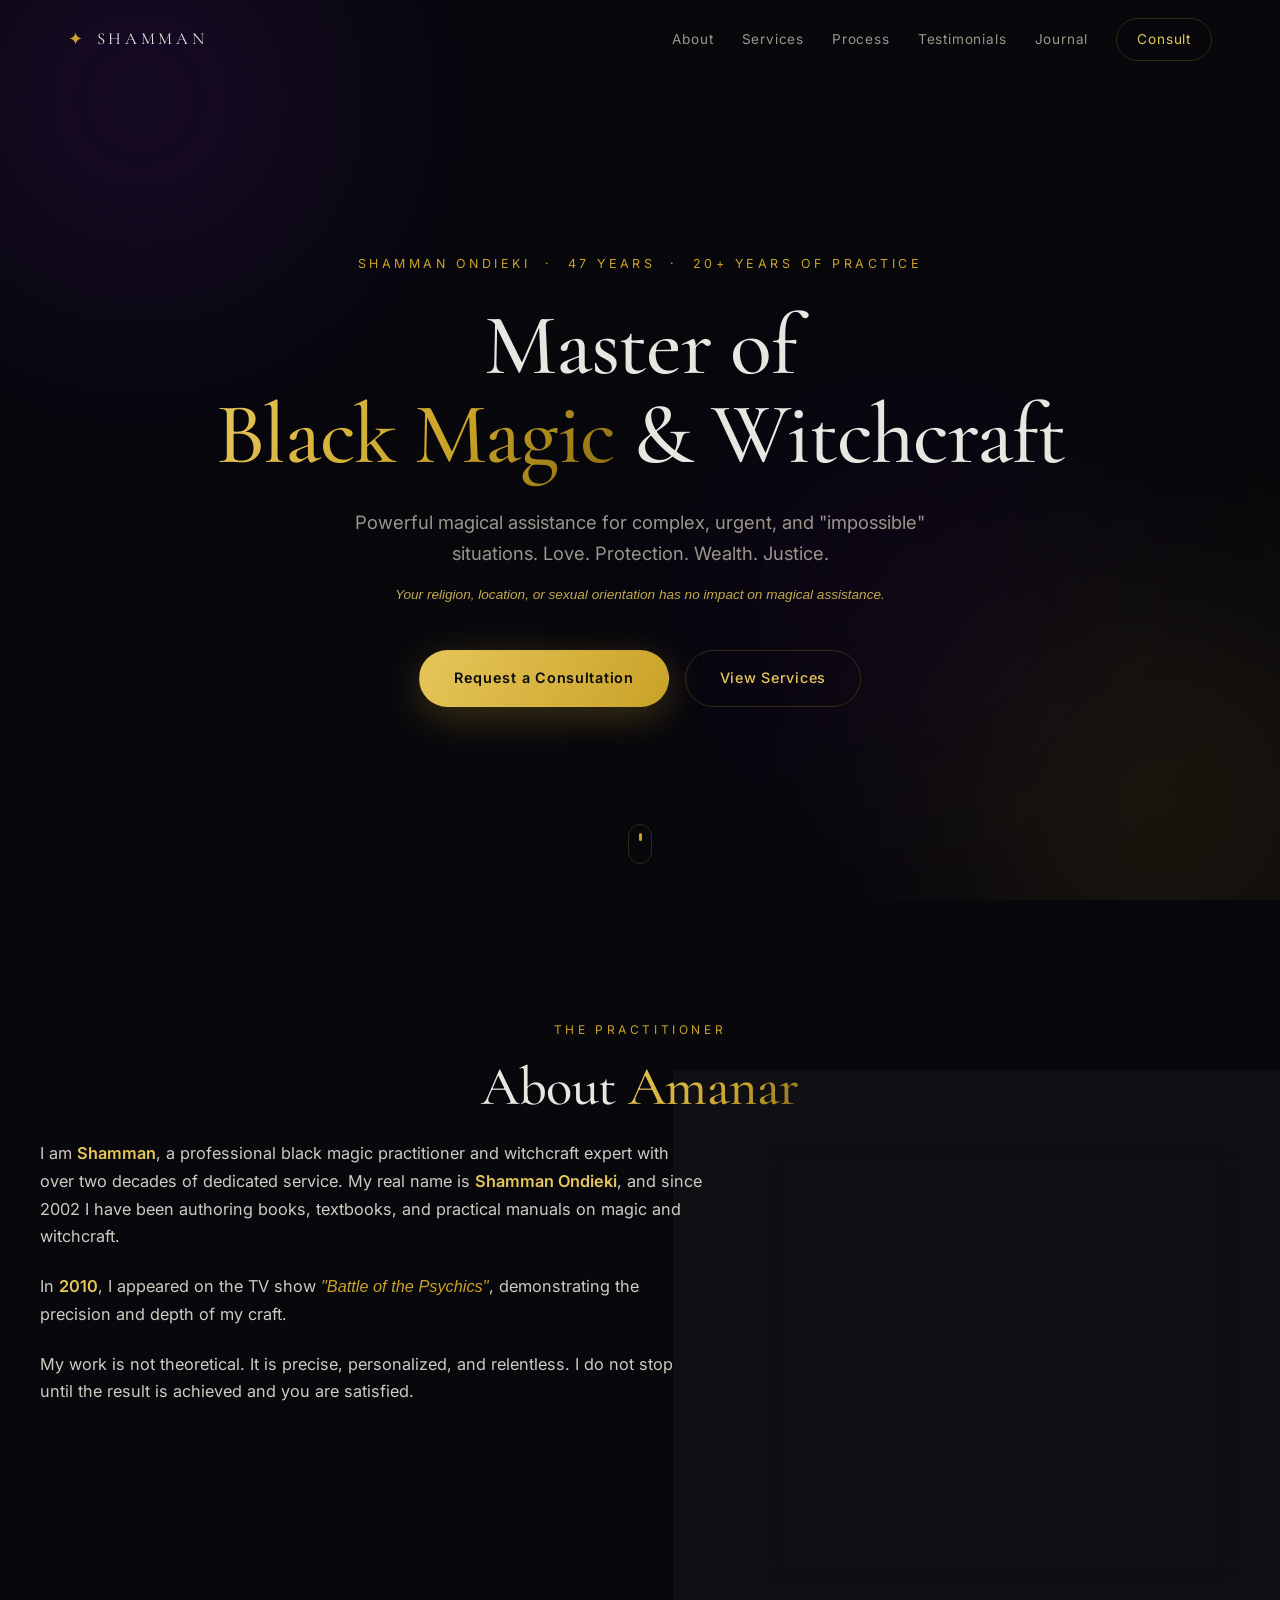
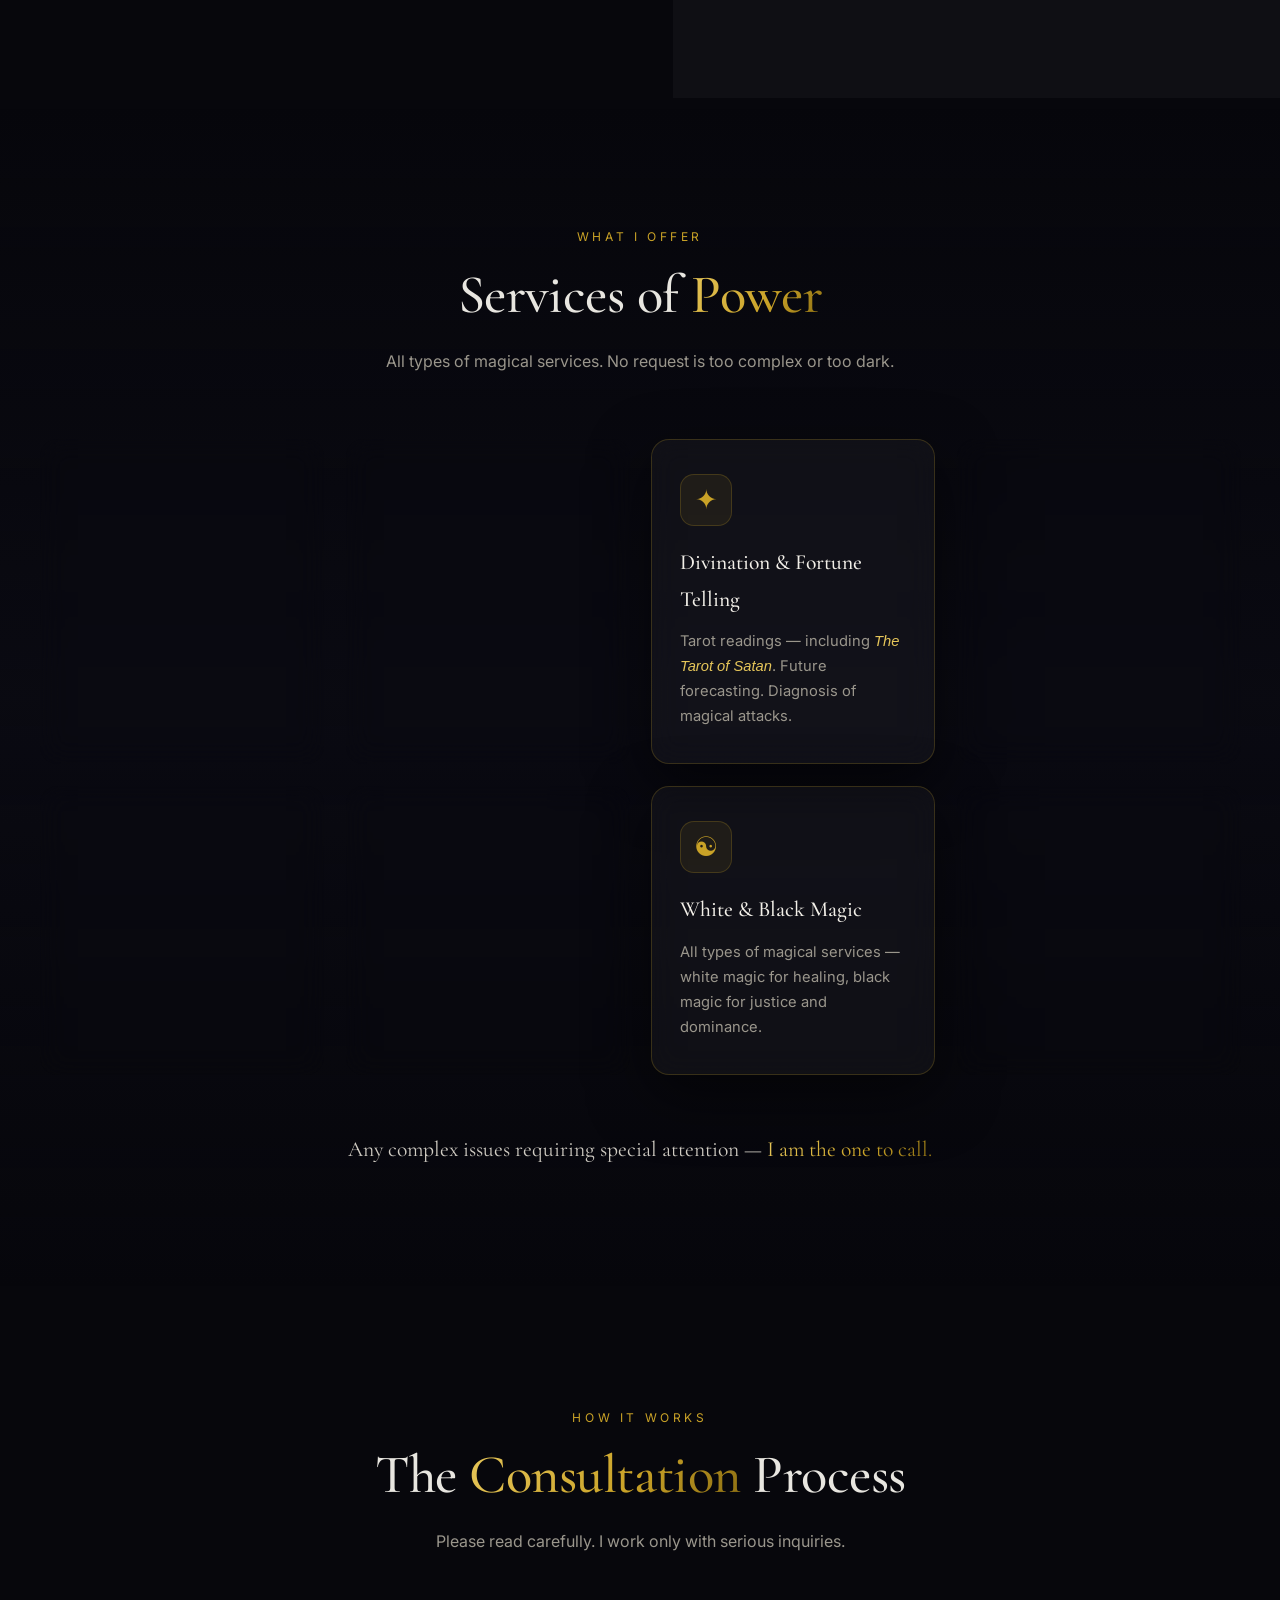
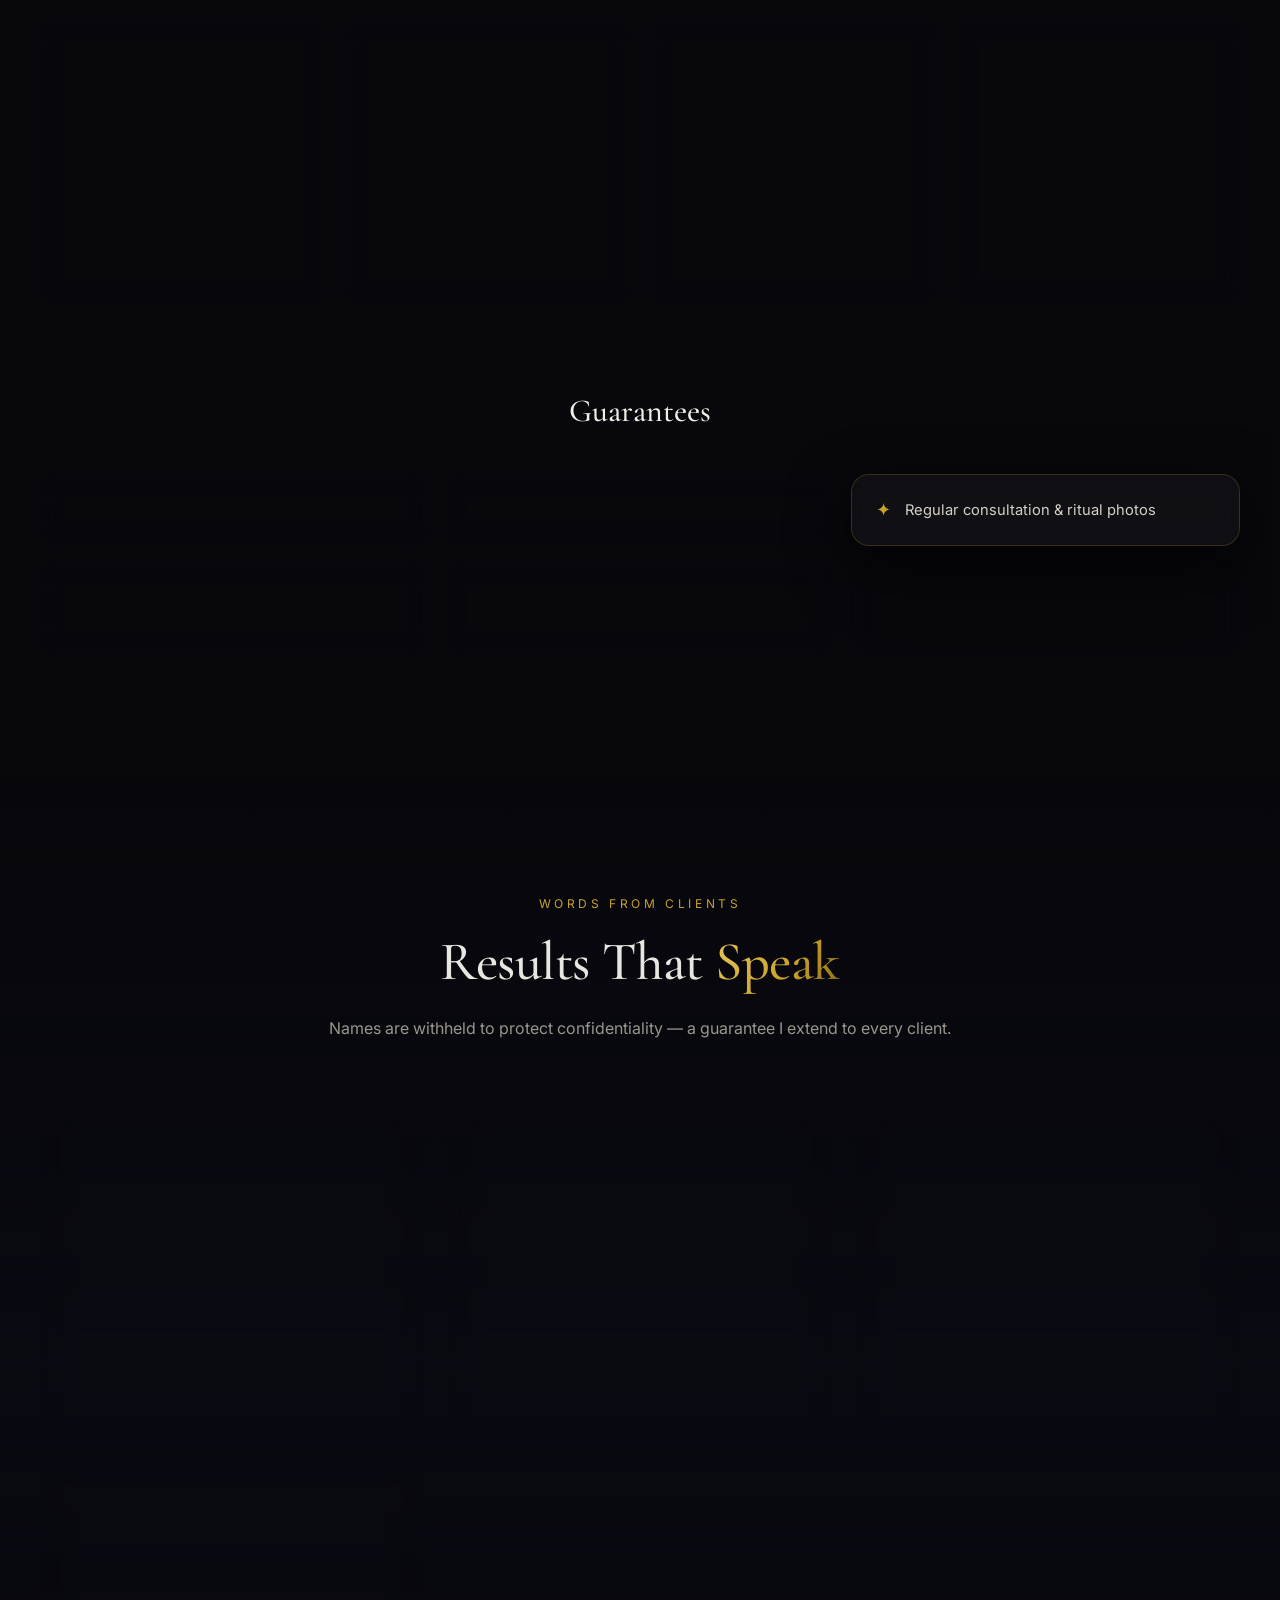
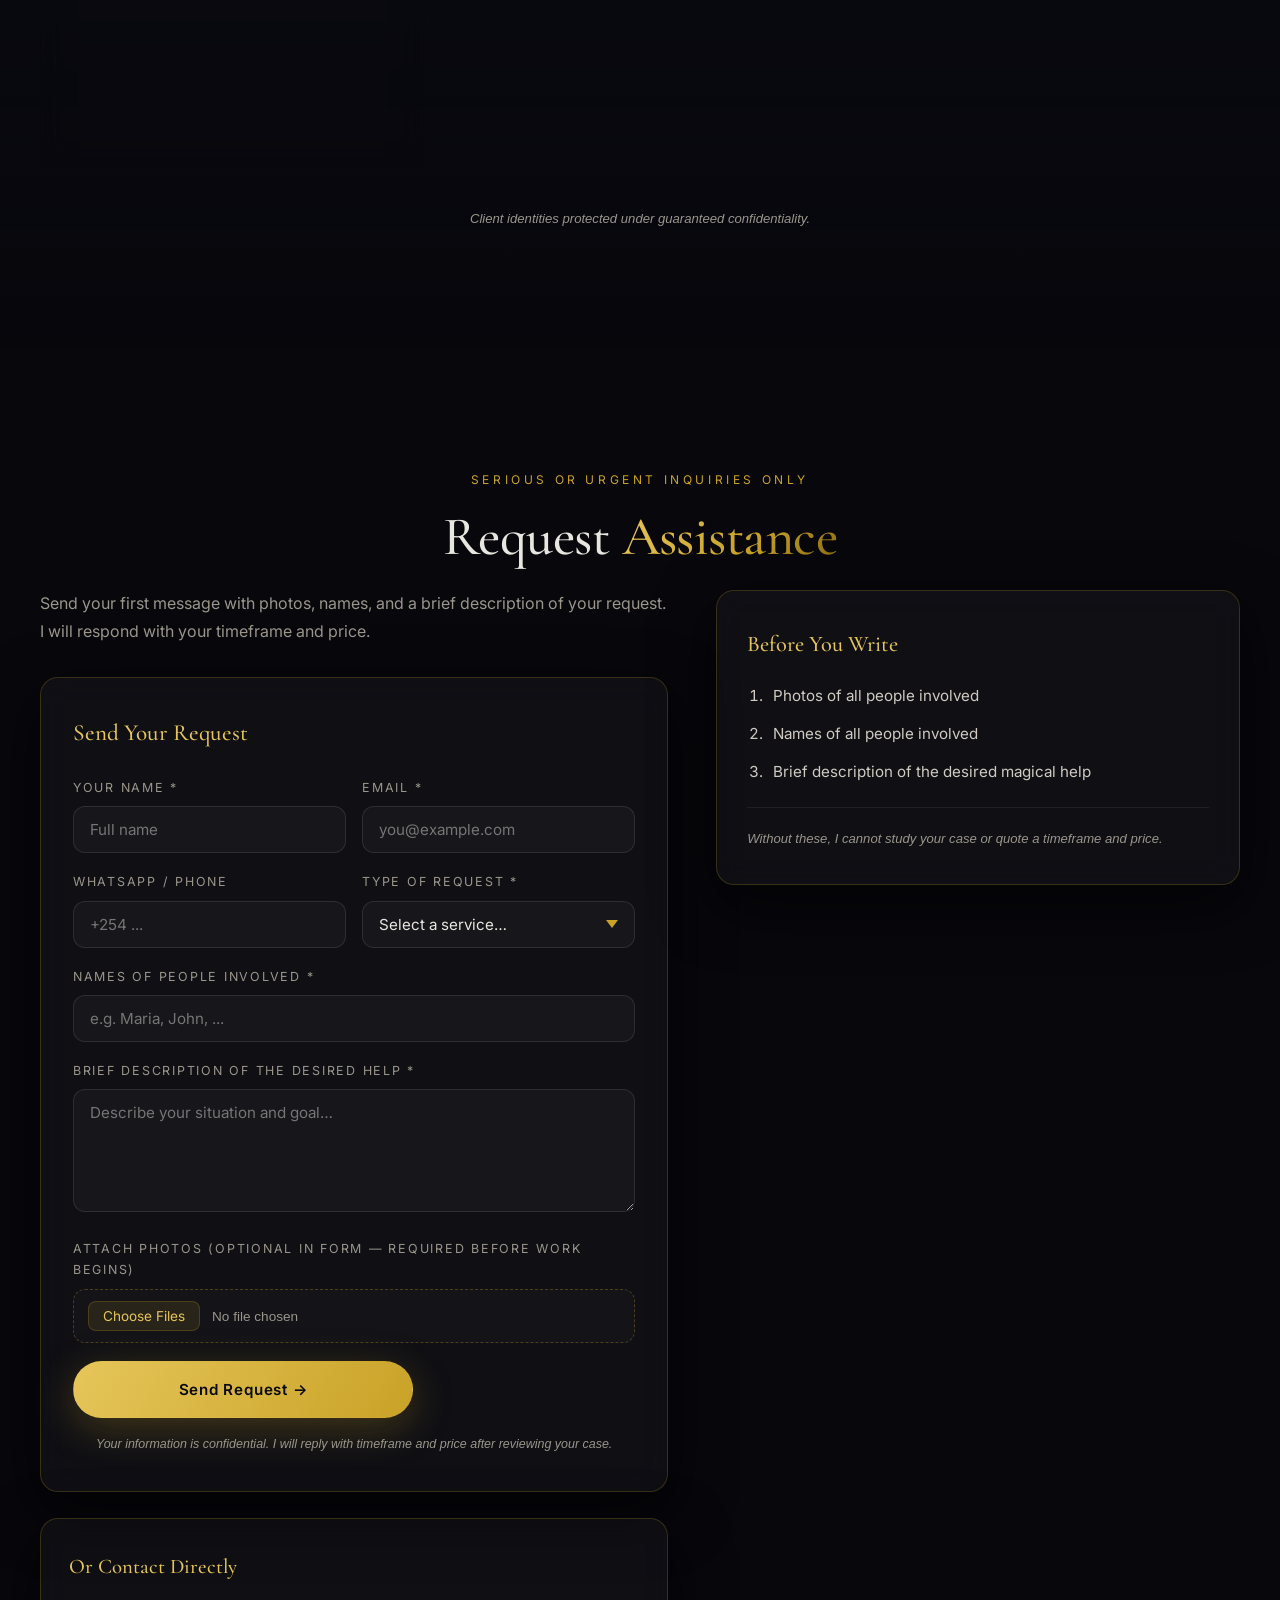
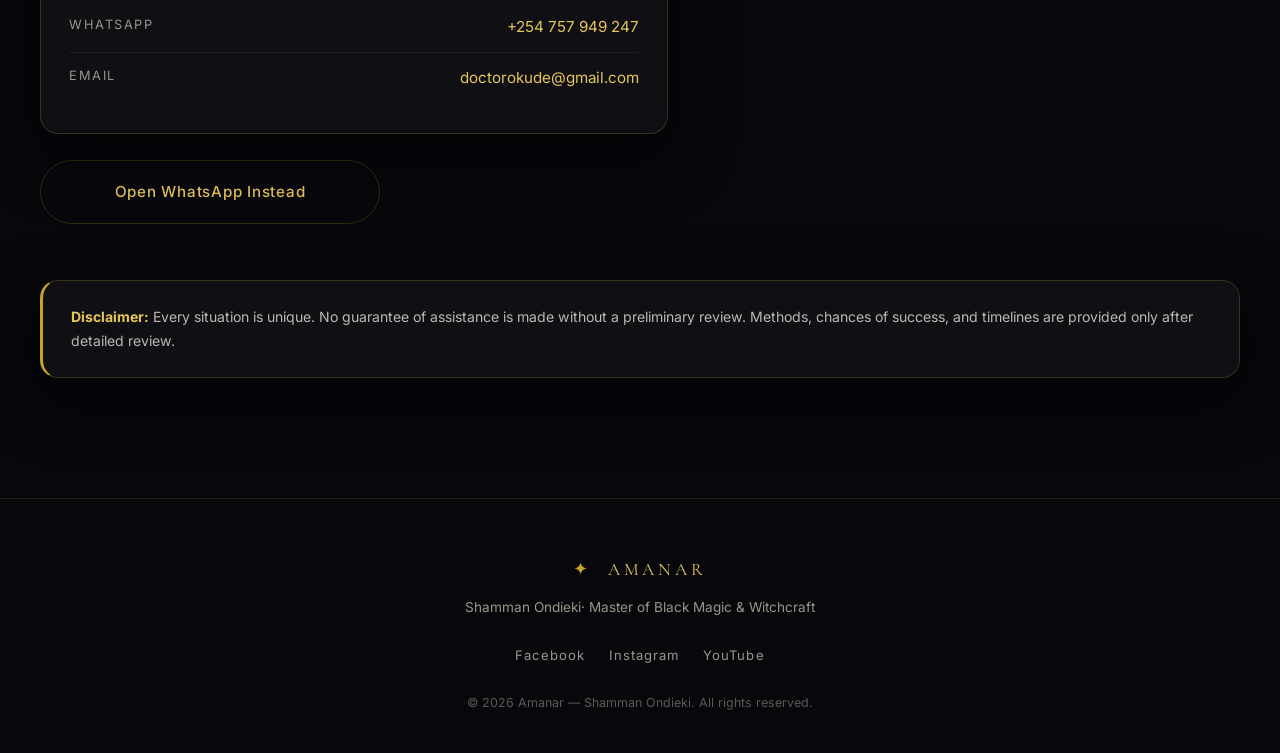
==== commit 1bf4159b: "Update index.html" ====
--- a/index.html
+++ b/index.html
@@ -3,7 +3,7 @@
 <head>
 <meta charset="UTF-8" />
 <meta name="viewport" content="width=device-width, initial-scale=1.0" />
-<meta name="description" content="Amanar — Master of Black Magic & Witchcraft. Love, protection, wealth, and complex magical assistance. 20+ years of practice." />
+<meta name="description" content="Shamman — Master of Black Magic & Witchcraft. Love, protection, wealth, and complex magical assistance. 20+ years of practice." />
 <title>Amanar — Master of Black Magic & Witchcraft</title>
 <link rel="preconnect" href="https://fonts.googleapis.com">
 <link rel="preconnect" href="https://fonts.gstatic.com" crossorigin>
@@ -22,7 +22,7 @@
   <div class="nav-inner">
     <a href="#hero" class="brand">
       <span class="brand-mark">✦</span>
-      <span class="brand-name">AMANAR</span>
+      <span class="brand-name">SHAMMAN</span>
     </a>
     <nav class="nav-links" aria-label="Primary">
       <a href="#about">About</a>
@@ -68,9 +68,9 @@
     <div class="about-grid">
       <div class="about-text">
         <p>
-          I am <strong>Amanar</strong>, a professional black magic practitioner and
+          I am <strong>Shamman</strong>, a professional black magic practitioner and
           witchcraft expert with over two decades of dedicated service. My real
-          name is <strong>Andrii Balaban</strong>, and since 2002 I have been
+          name is <strong>Shamman Ondieki</strong>, and since 2002 I have been
           authoring books, textbooks, and practical manuals on magic and witchcraft.
         </p>
         <p>
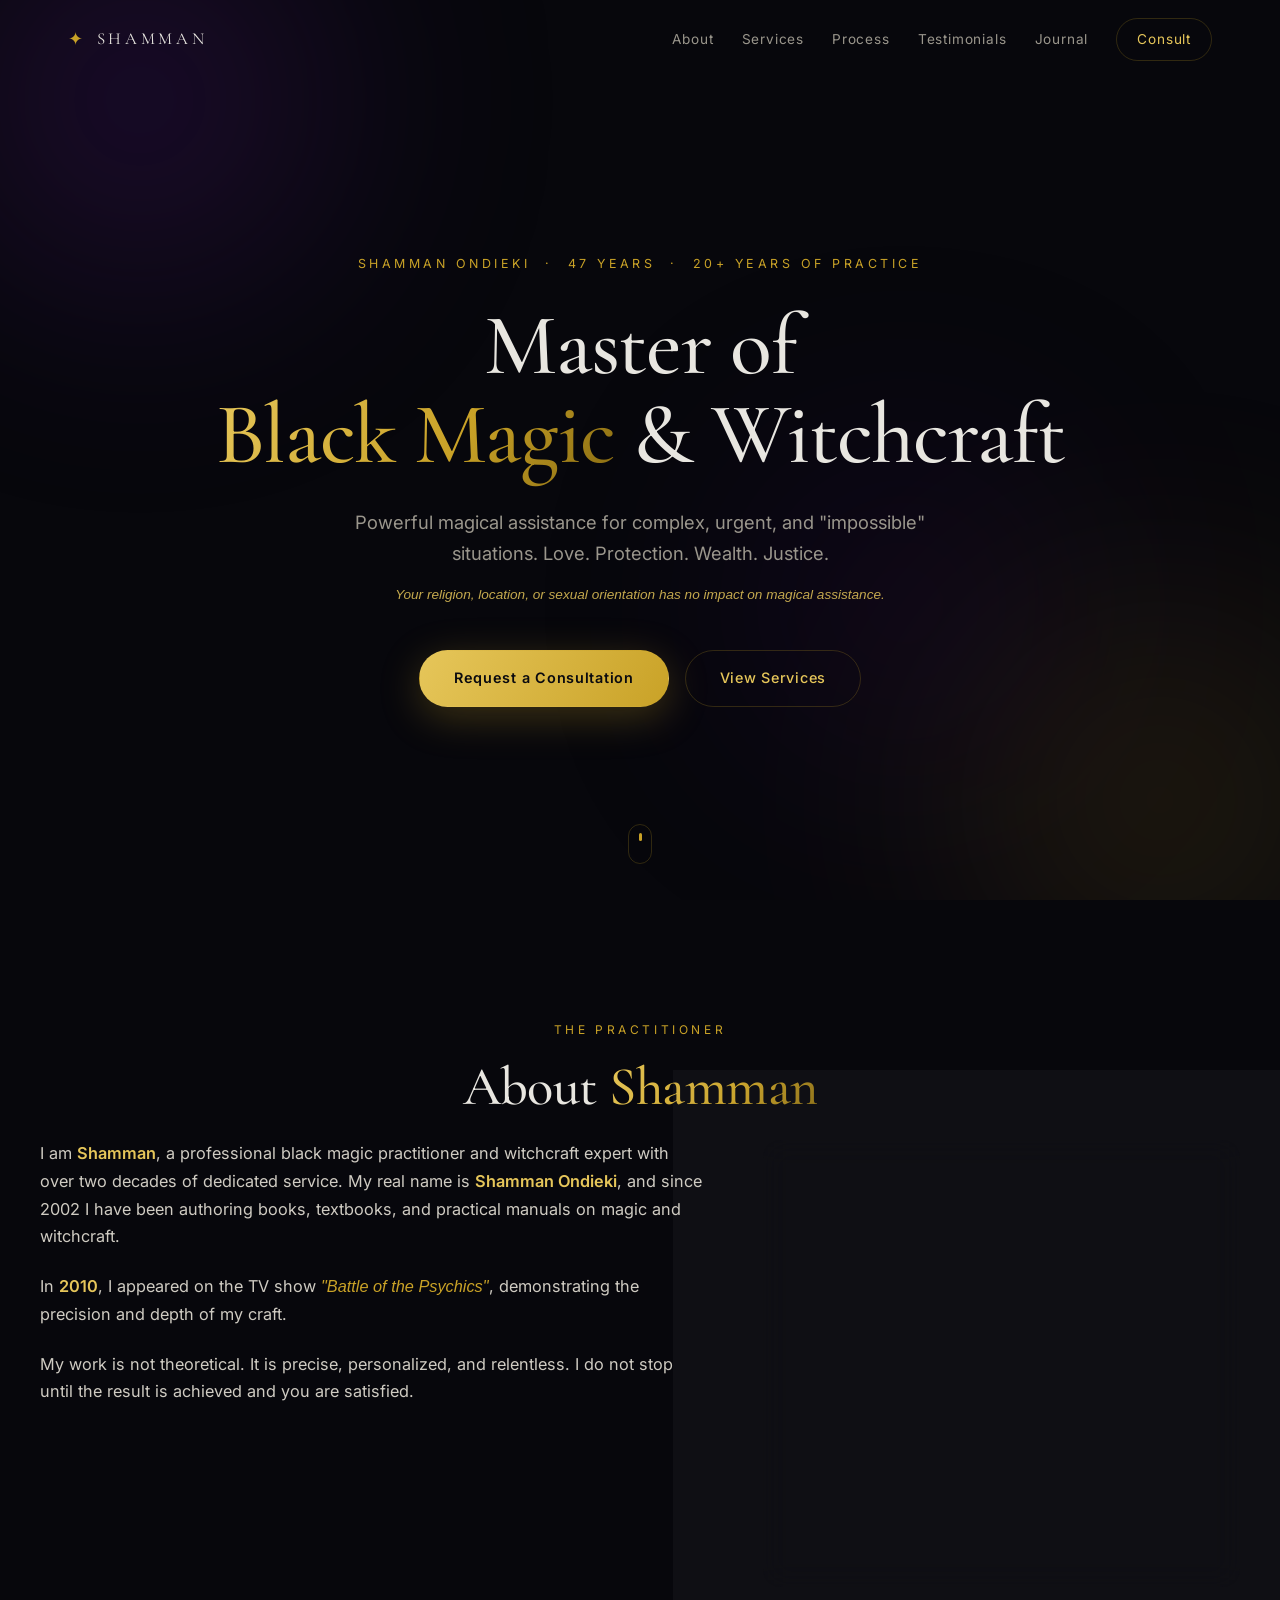
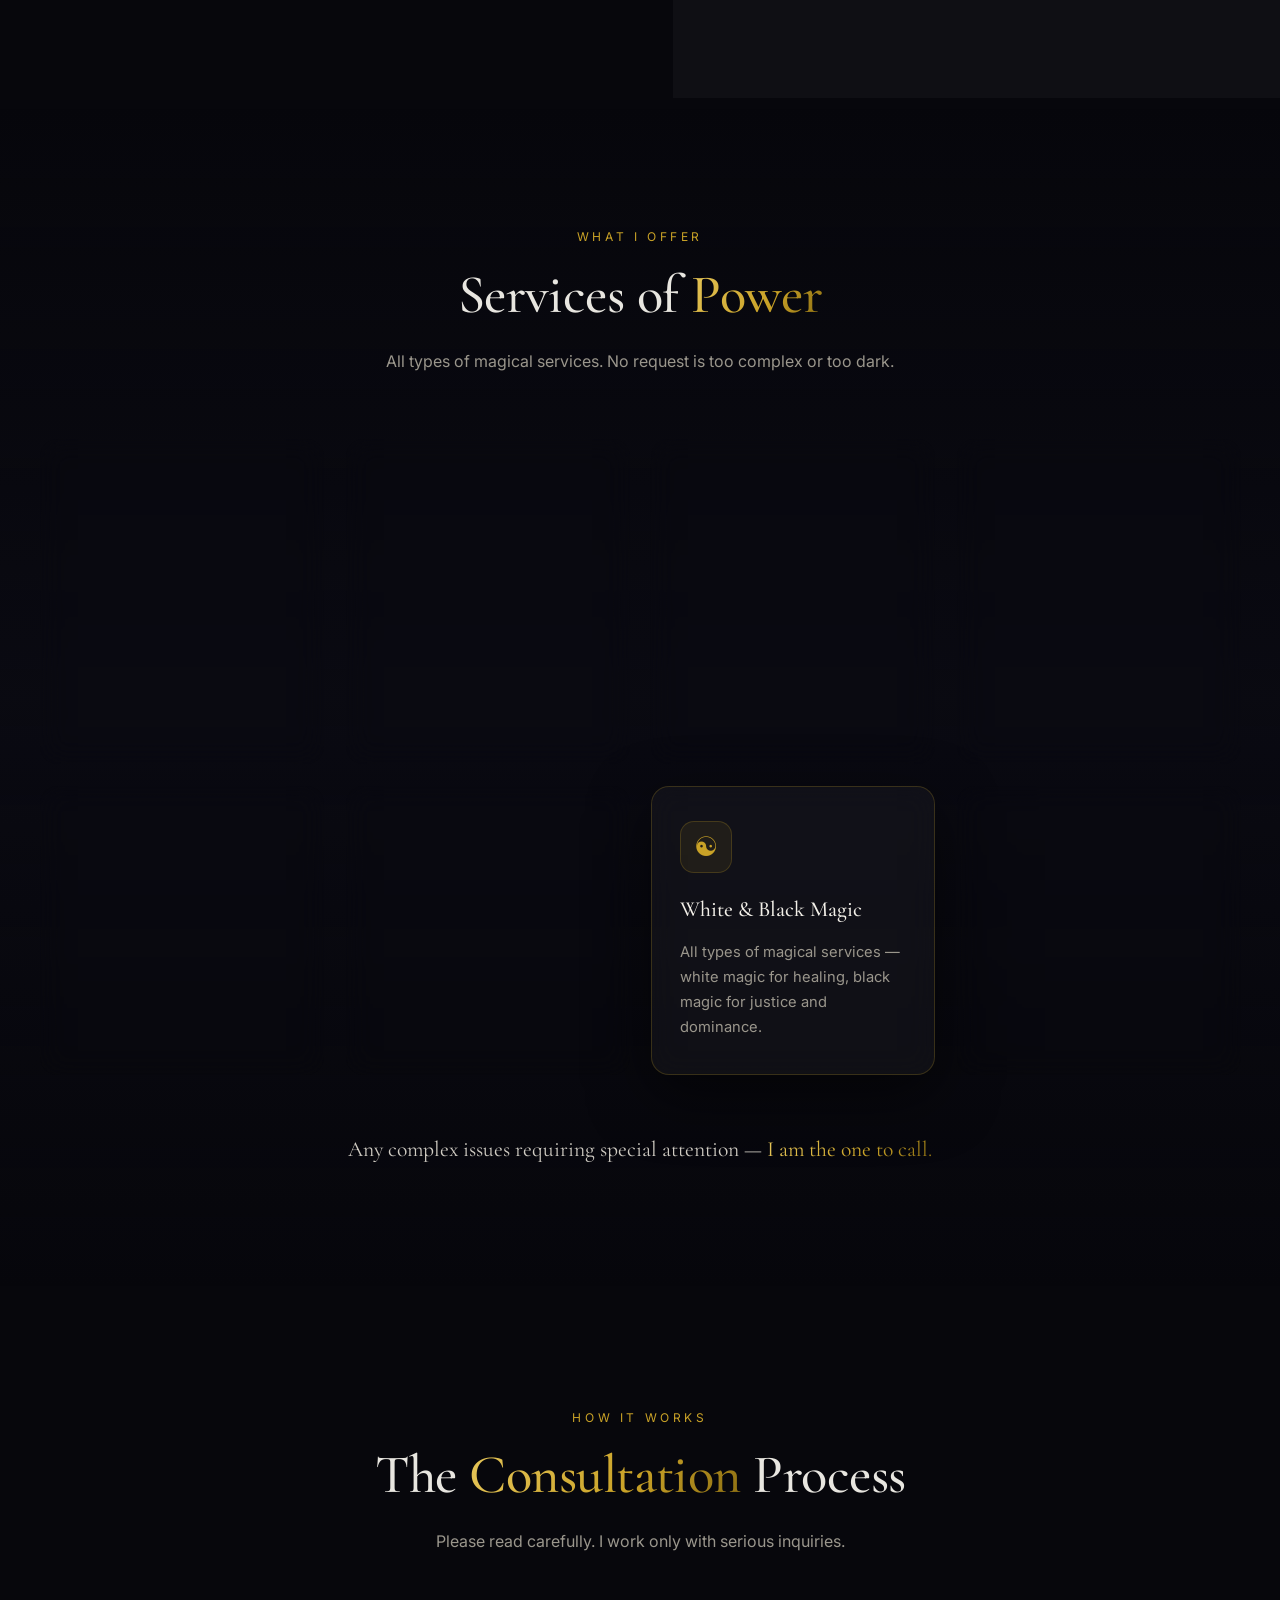
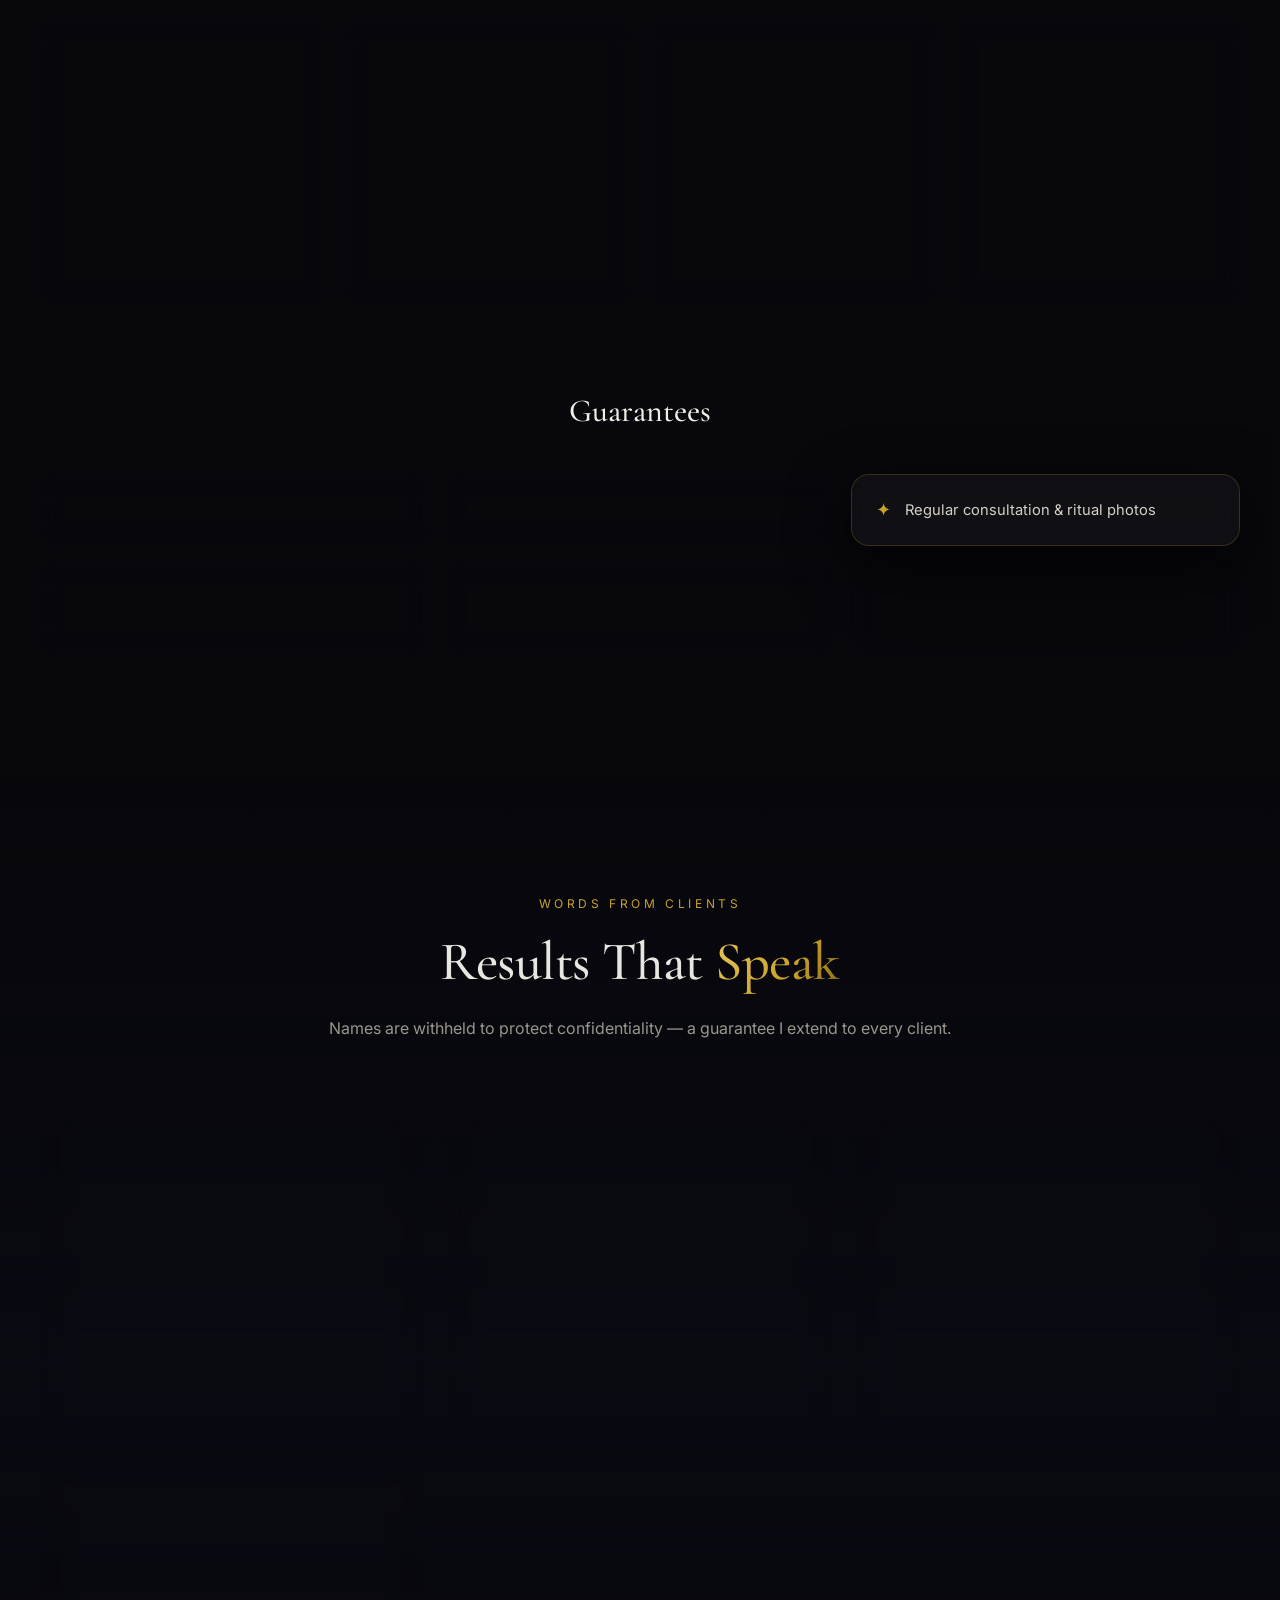
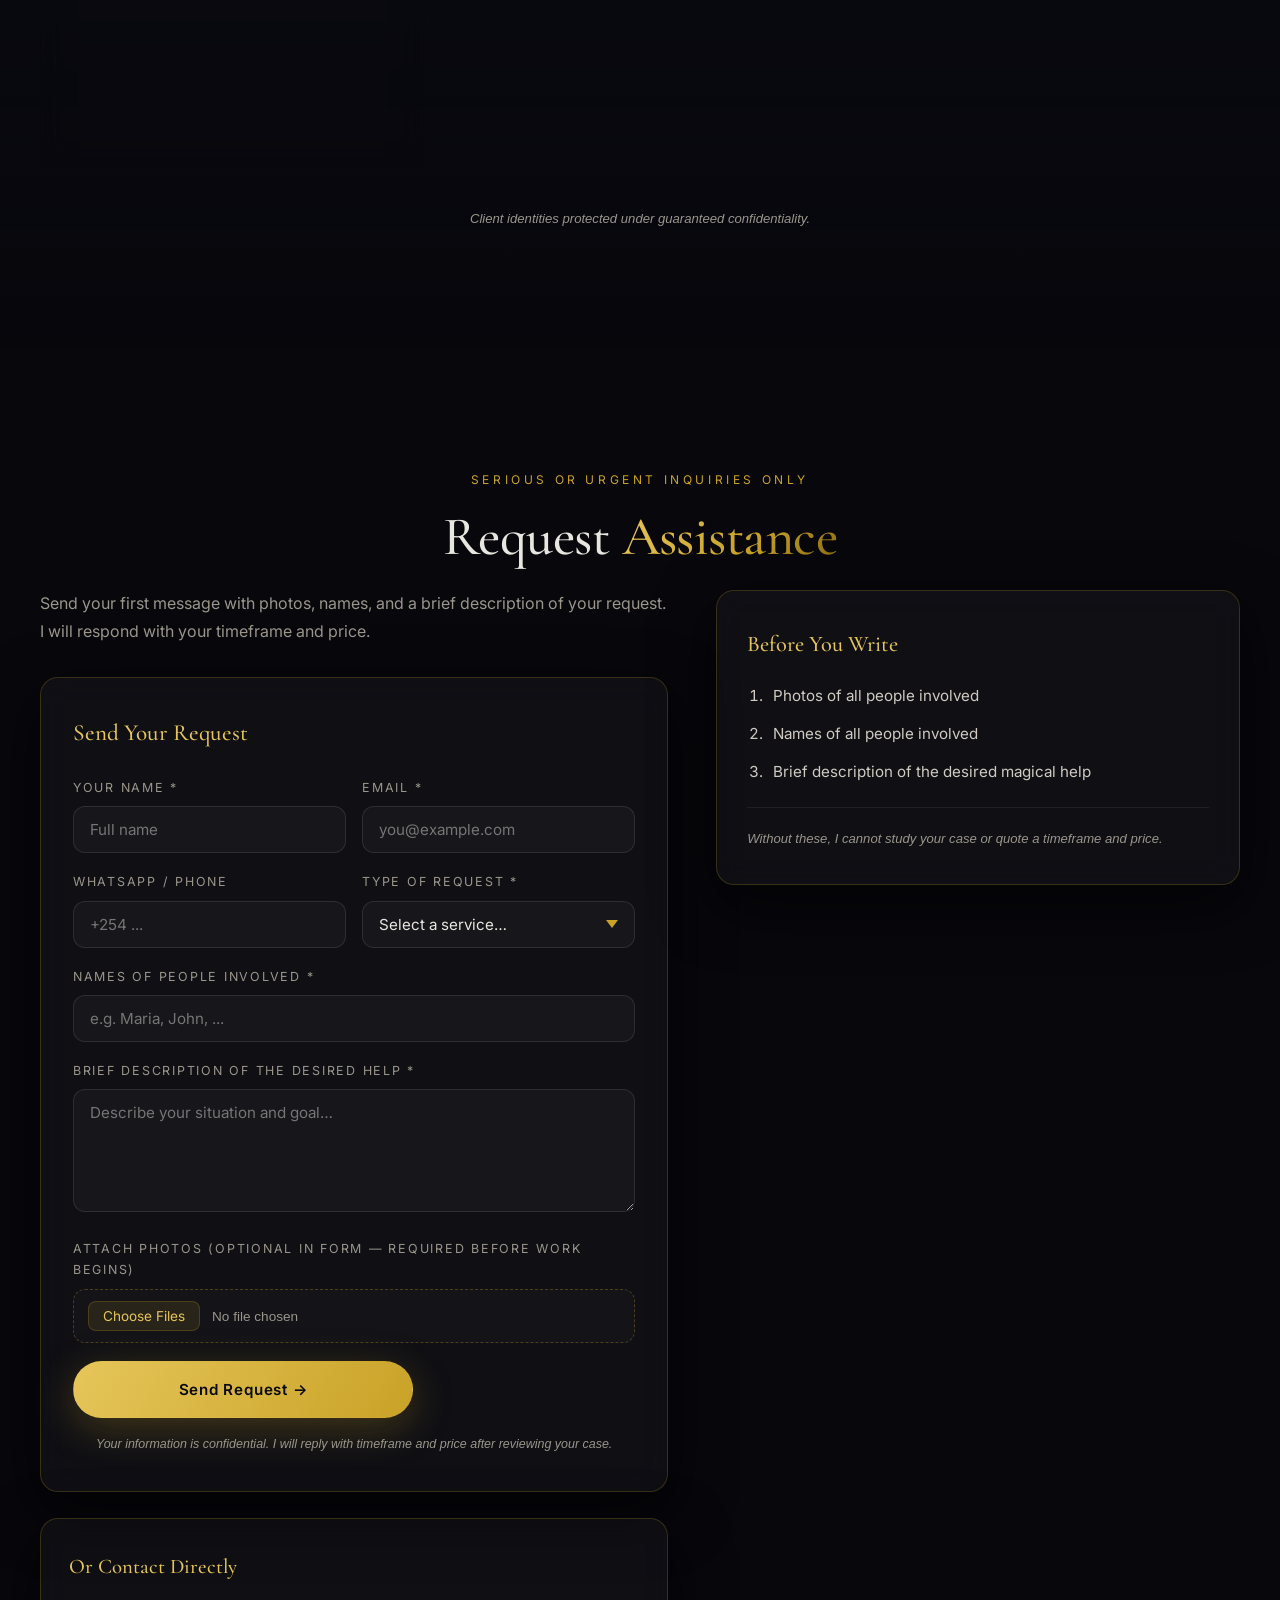
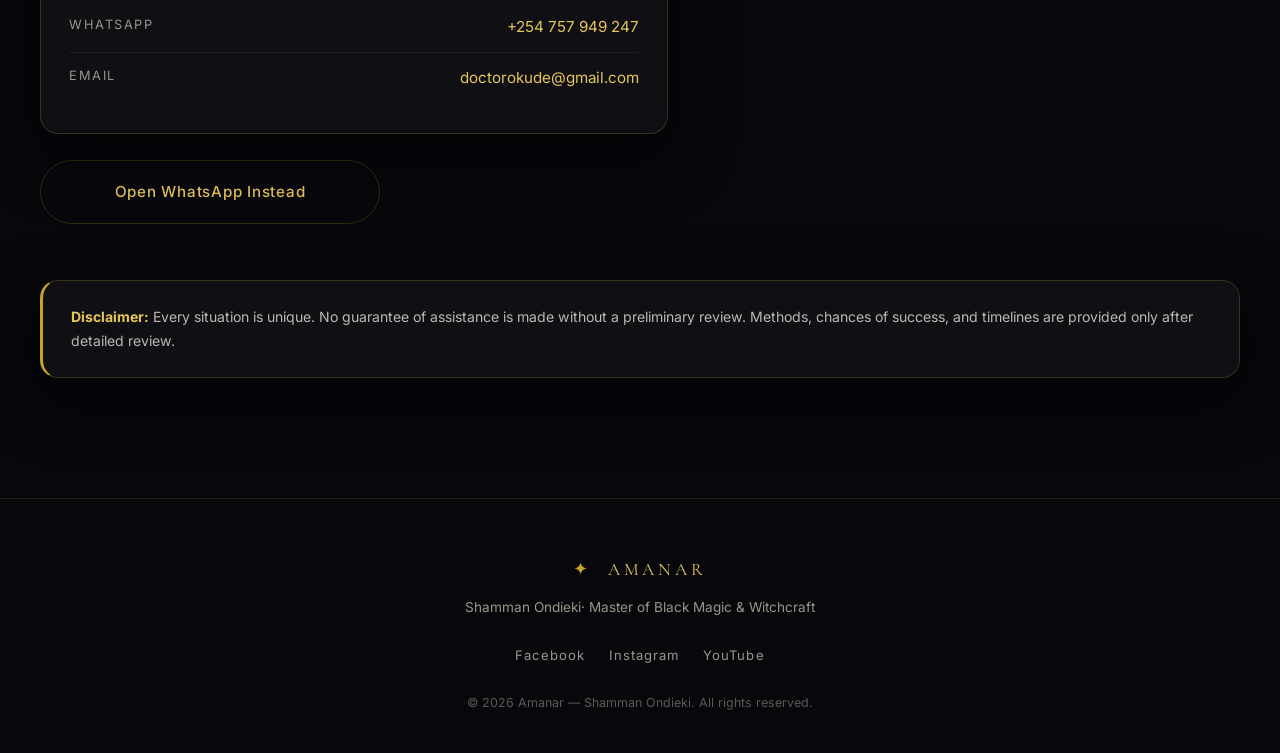
==== commit 5388b96b: "Update index.html" ====
--- a/index.html
+++ b/index.html
@@ -63,7 +63,7 @@
 <section class="section" id="about">
   <div class="section-inner">
     <p class="section-eyebrow">The Practitioner</p>
-    <h2 class="section-title">About <span class="gold">Amanar</span></h2>
+    <h2 class="section-title">About <span class="gold">Shamman</span></h2>
 
     <div class="about-grid">
       <div class="about-text">
@@ -213,7 +213,7 @@
       <figure class="testimonial glass">
         <blockquote>
           "I came with a situation three other practitioners refused to touch.
-          Amanar studied my case for two days, gave me a clear timeframe, and
+          Ondieki studied my case for two days, gave me a clear timeframe, and
           delivered. Photos after every ritual. The result was undeniable."
         </blockquote>
         <figcaption>
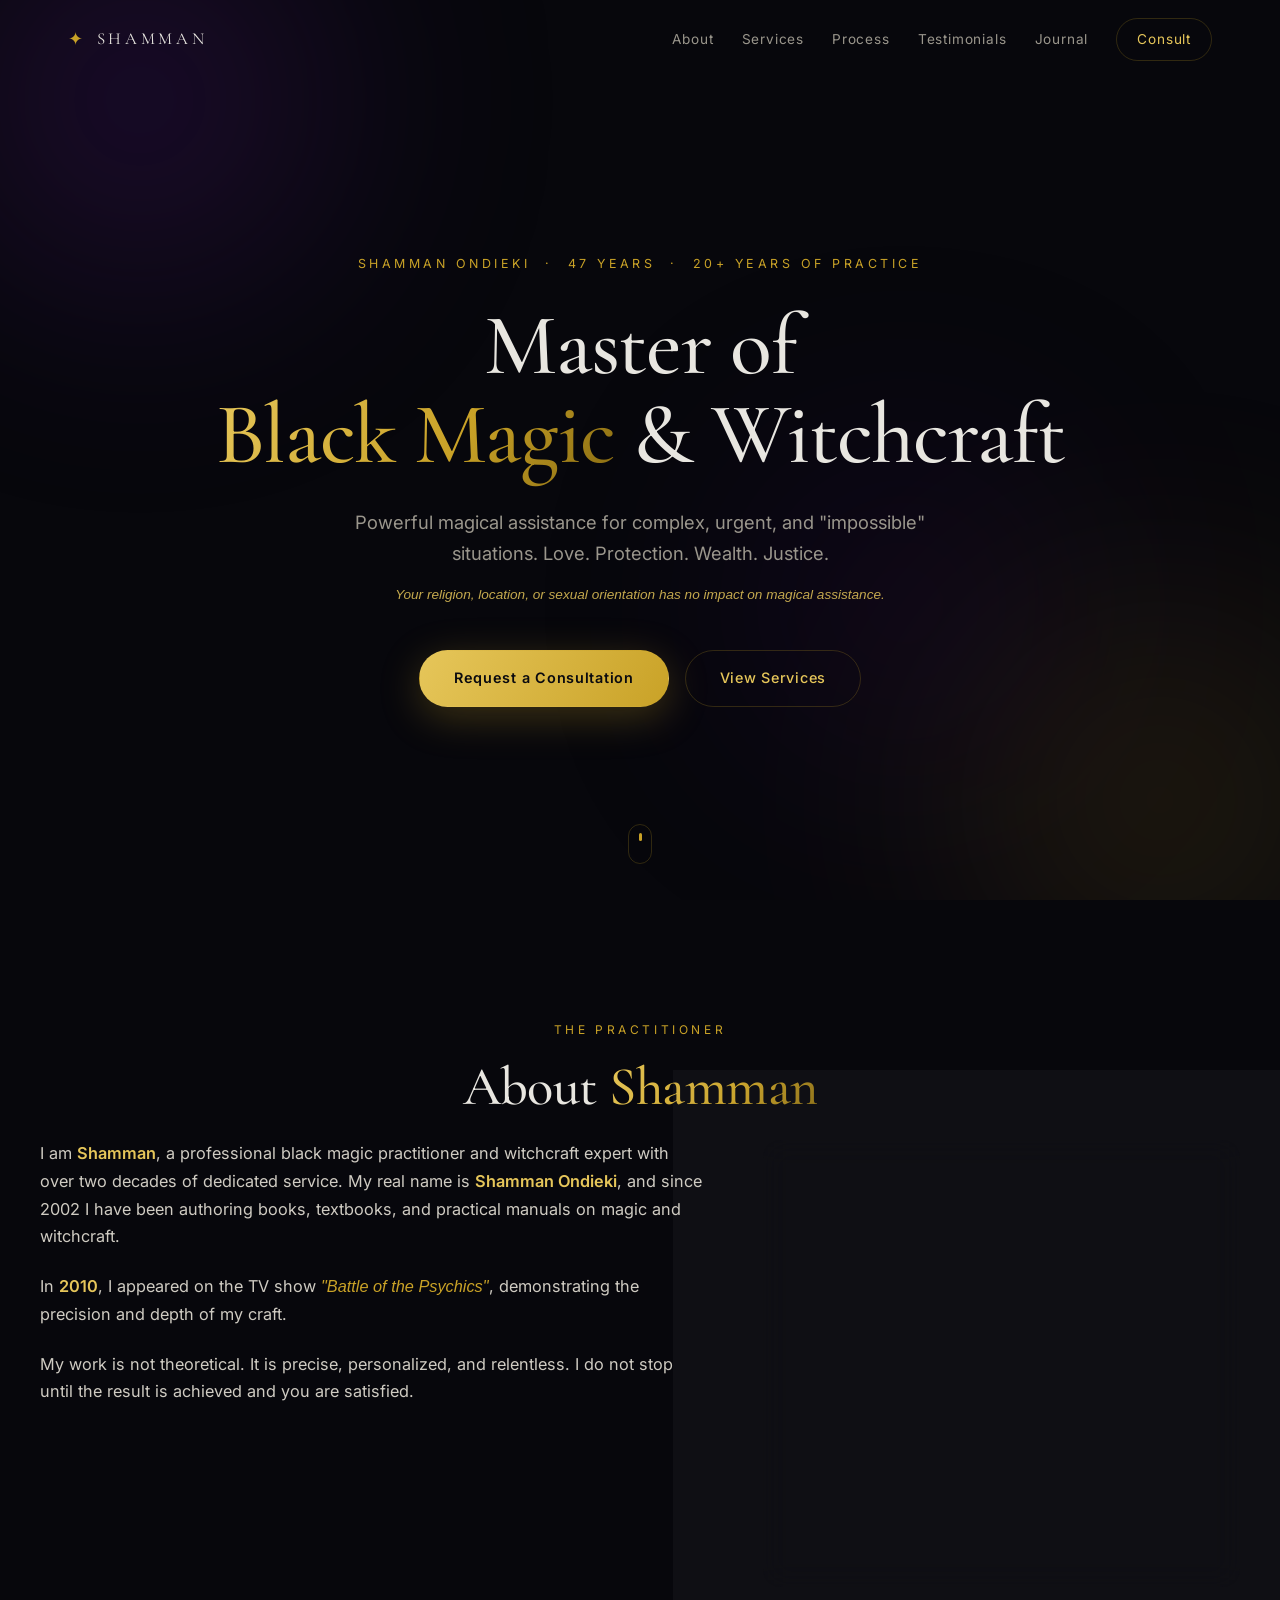
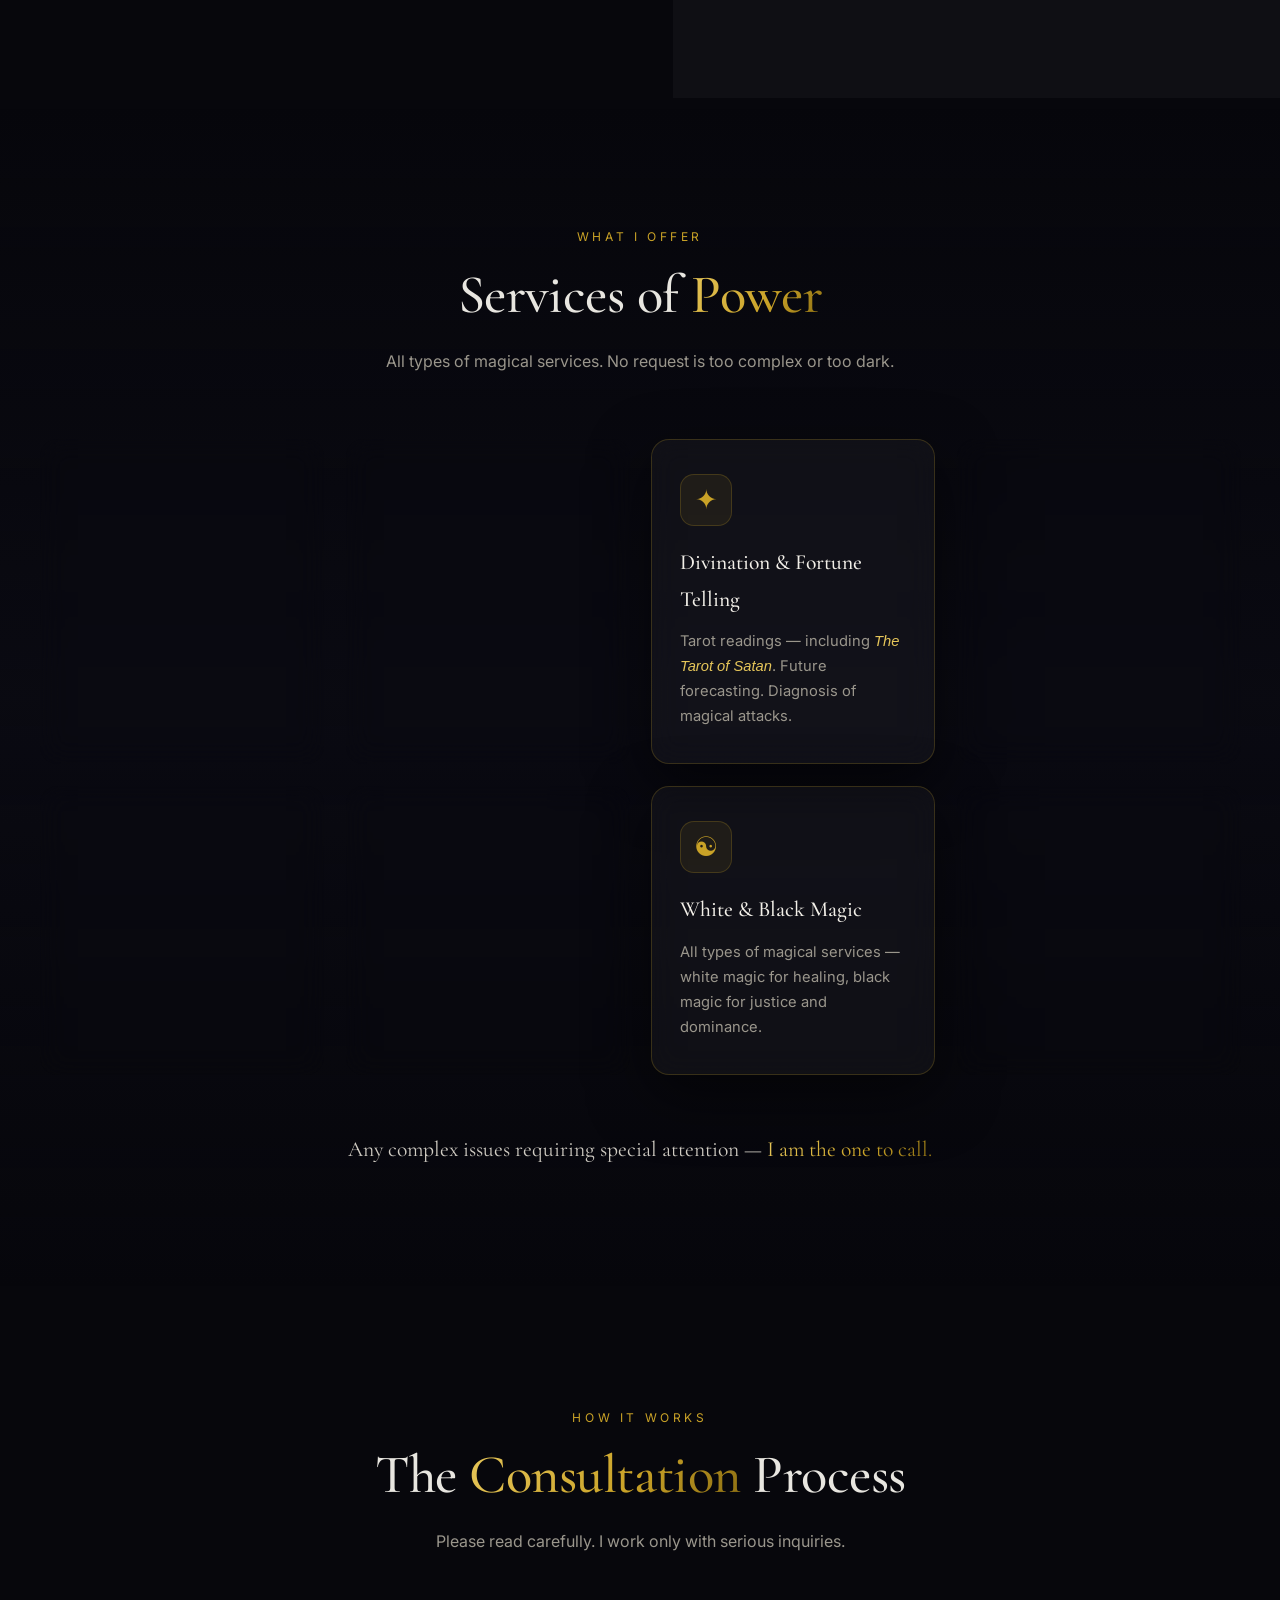
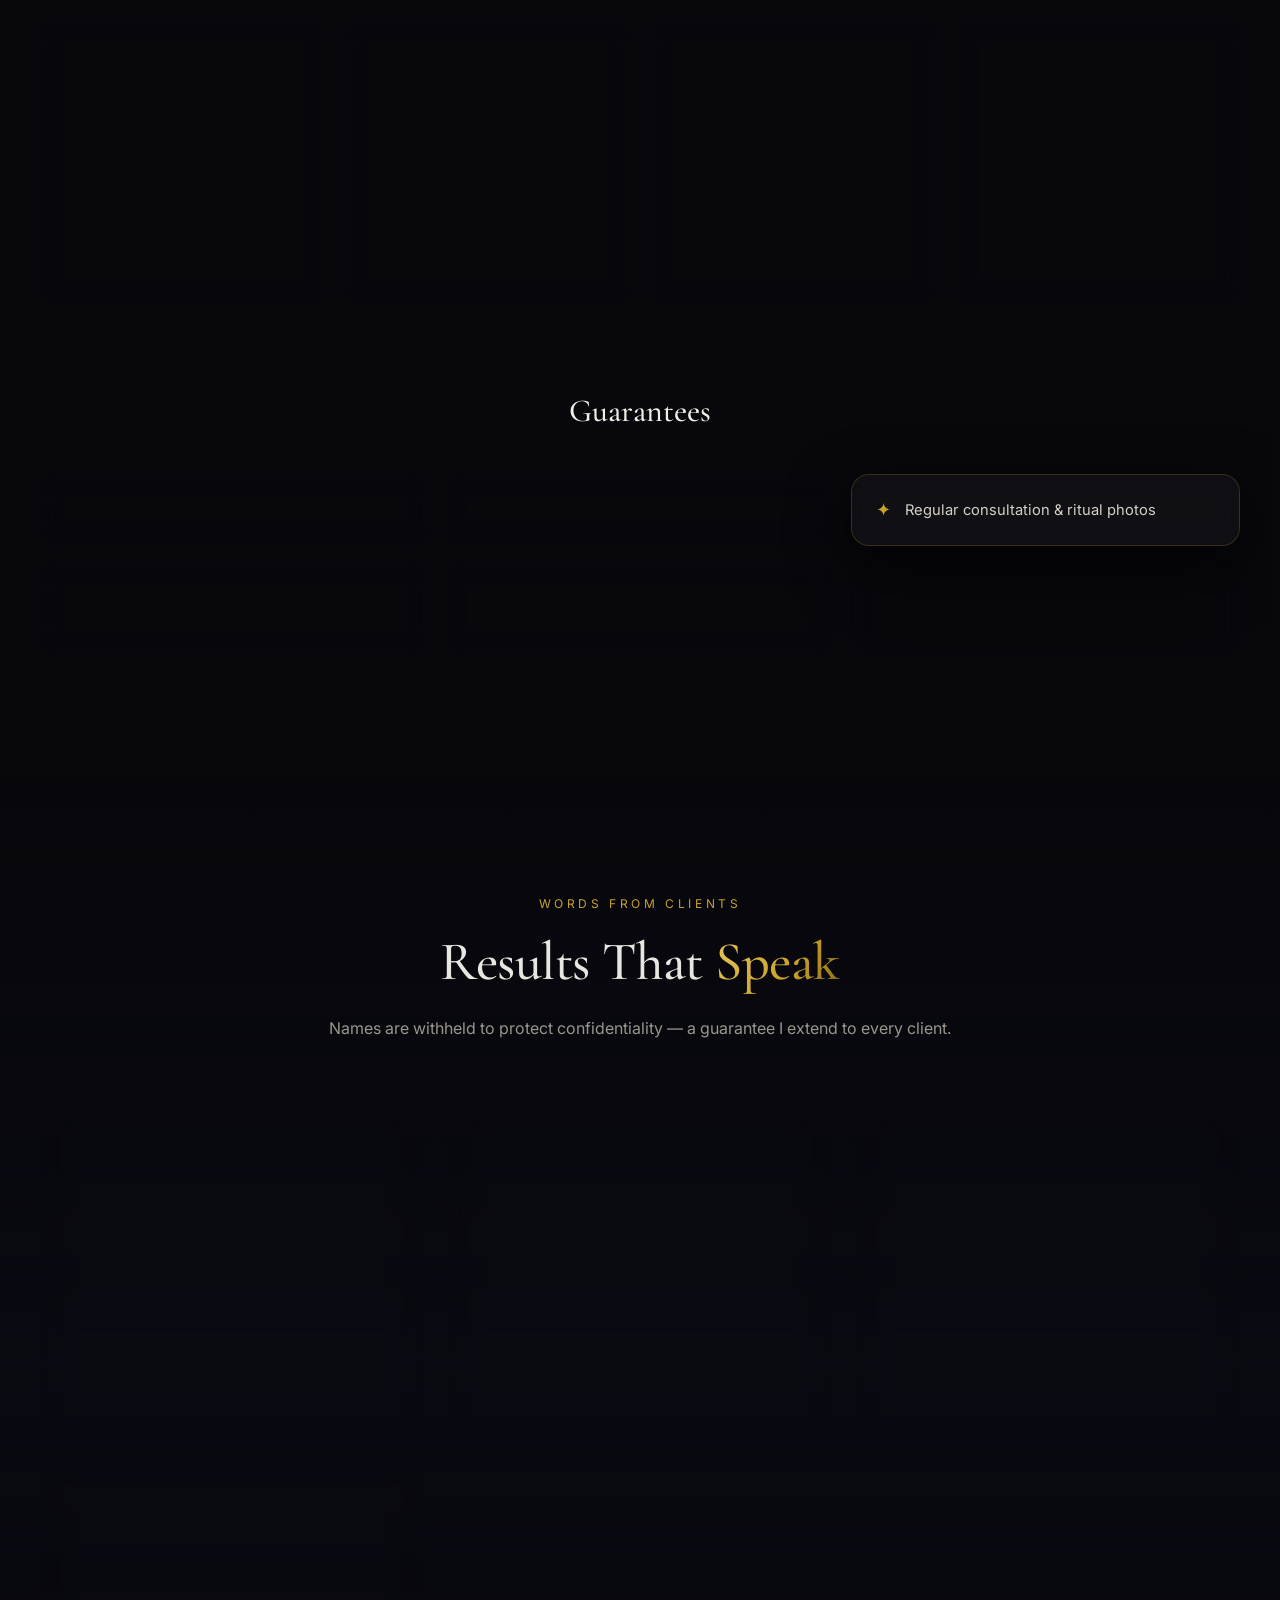
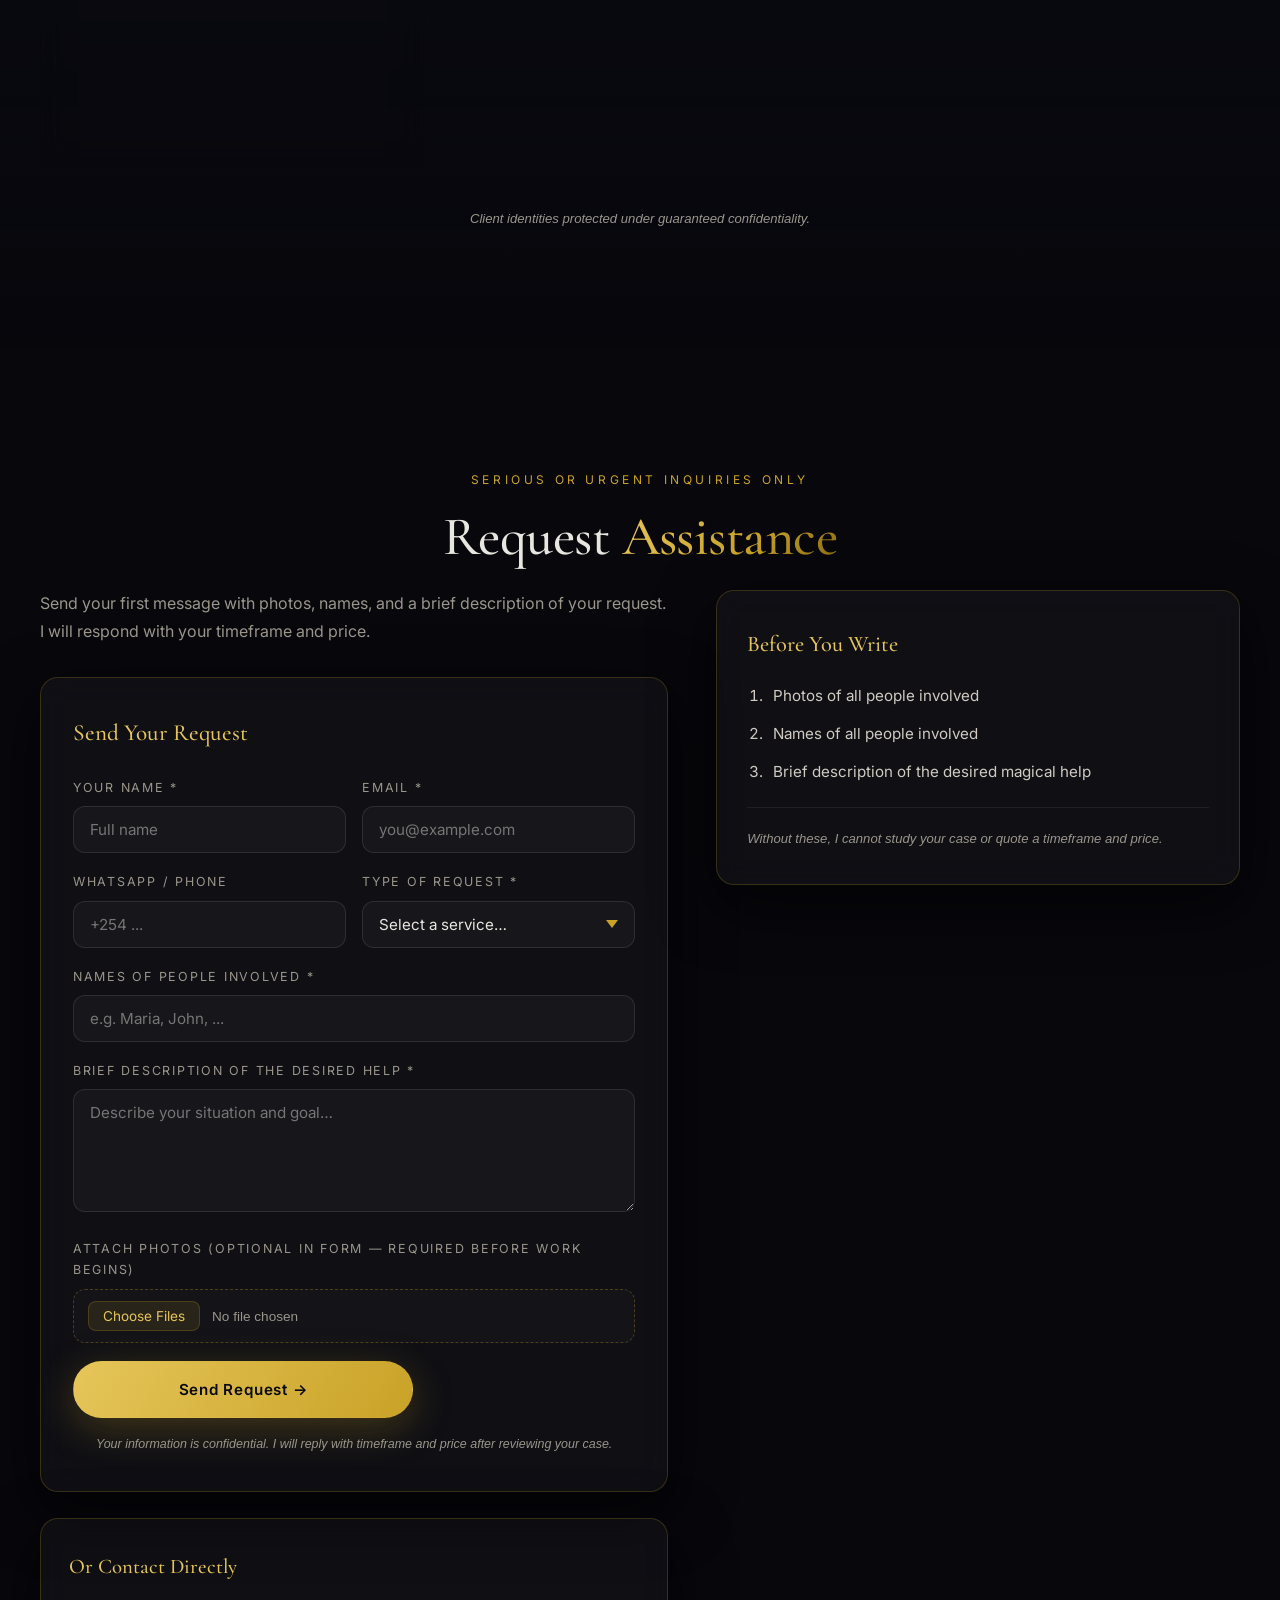
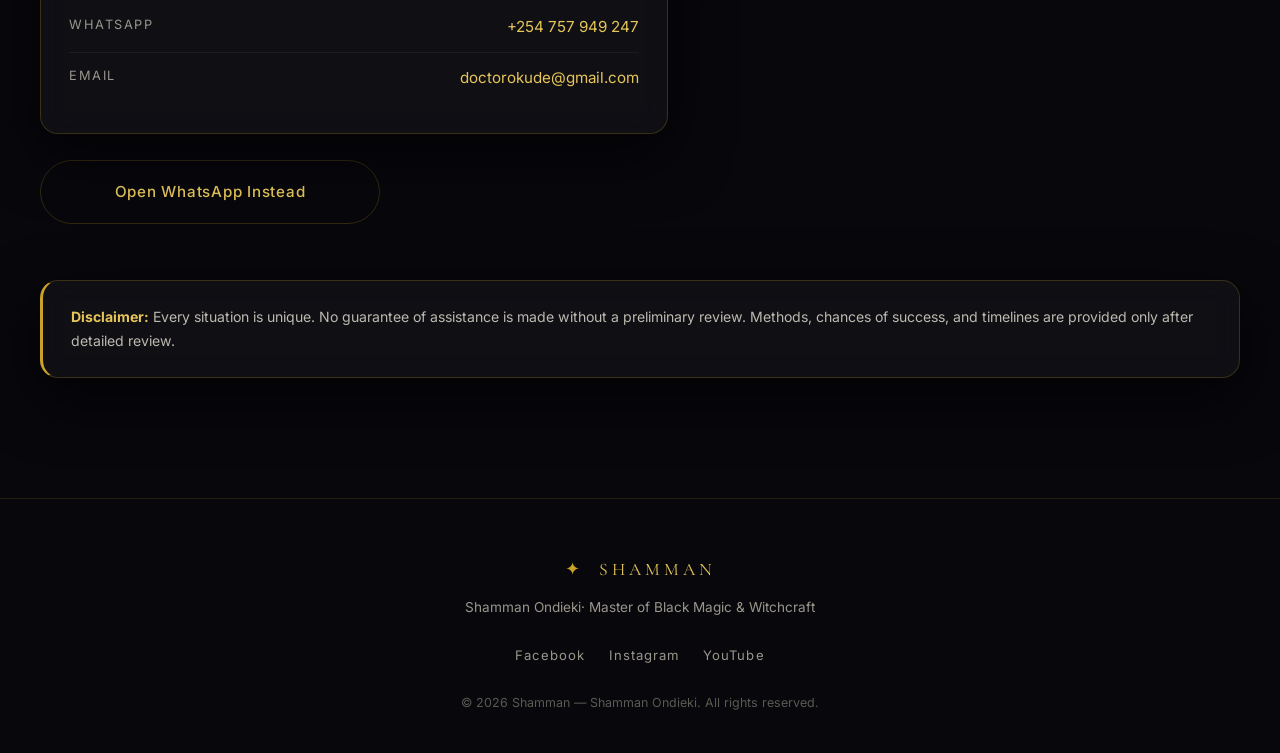
==== commit 3885b82b: "Update index.html" ====
--- a/index.html
+++ b/index.html
@@ -387,7 +387,7 @@
 <footer class="footer">
   <div class="footer-inner">
     <div class="footer-brand">
-      <span class="brand-mark">✦</span> AMANAR
+      <span class="brand-mark">✦</span> SHAMMAN
     </div>
     <p class="footer-tag">Shamman Ondieki· Master of Black Magic &amp; Witchcraft</p>
     <div class="footer-socials">
@@ -395,7 +395,7 @@
       <a href="#" aria-label="Instagram">Instagram</a>
       <a href="#" aria-label="YouTube">YouTube</a>
     </div>
-    <p class="footer-copy">© <span id="year"></span> Amanar — Shamman Ondieki. All rights reserved.</p>
+    <p class="footer-copy">© <span id="year"></span> Shamman — Shamman Ondieki. All rights reserved.</p>
   </div>
 </footer>
 
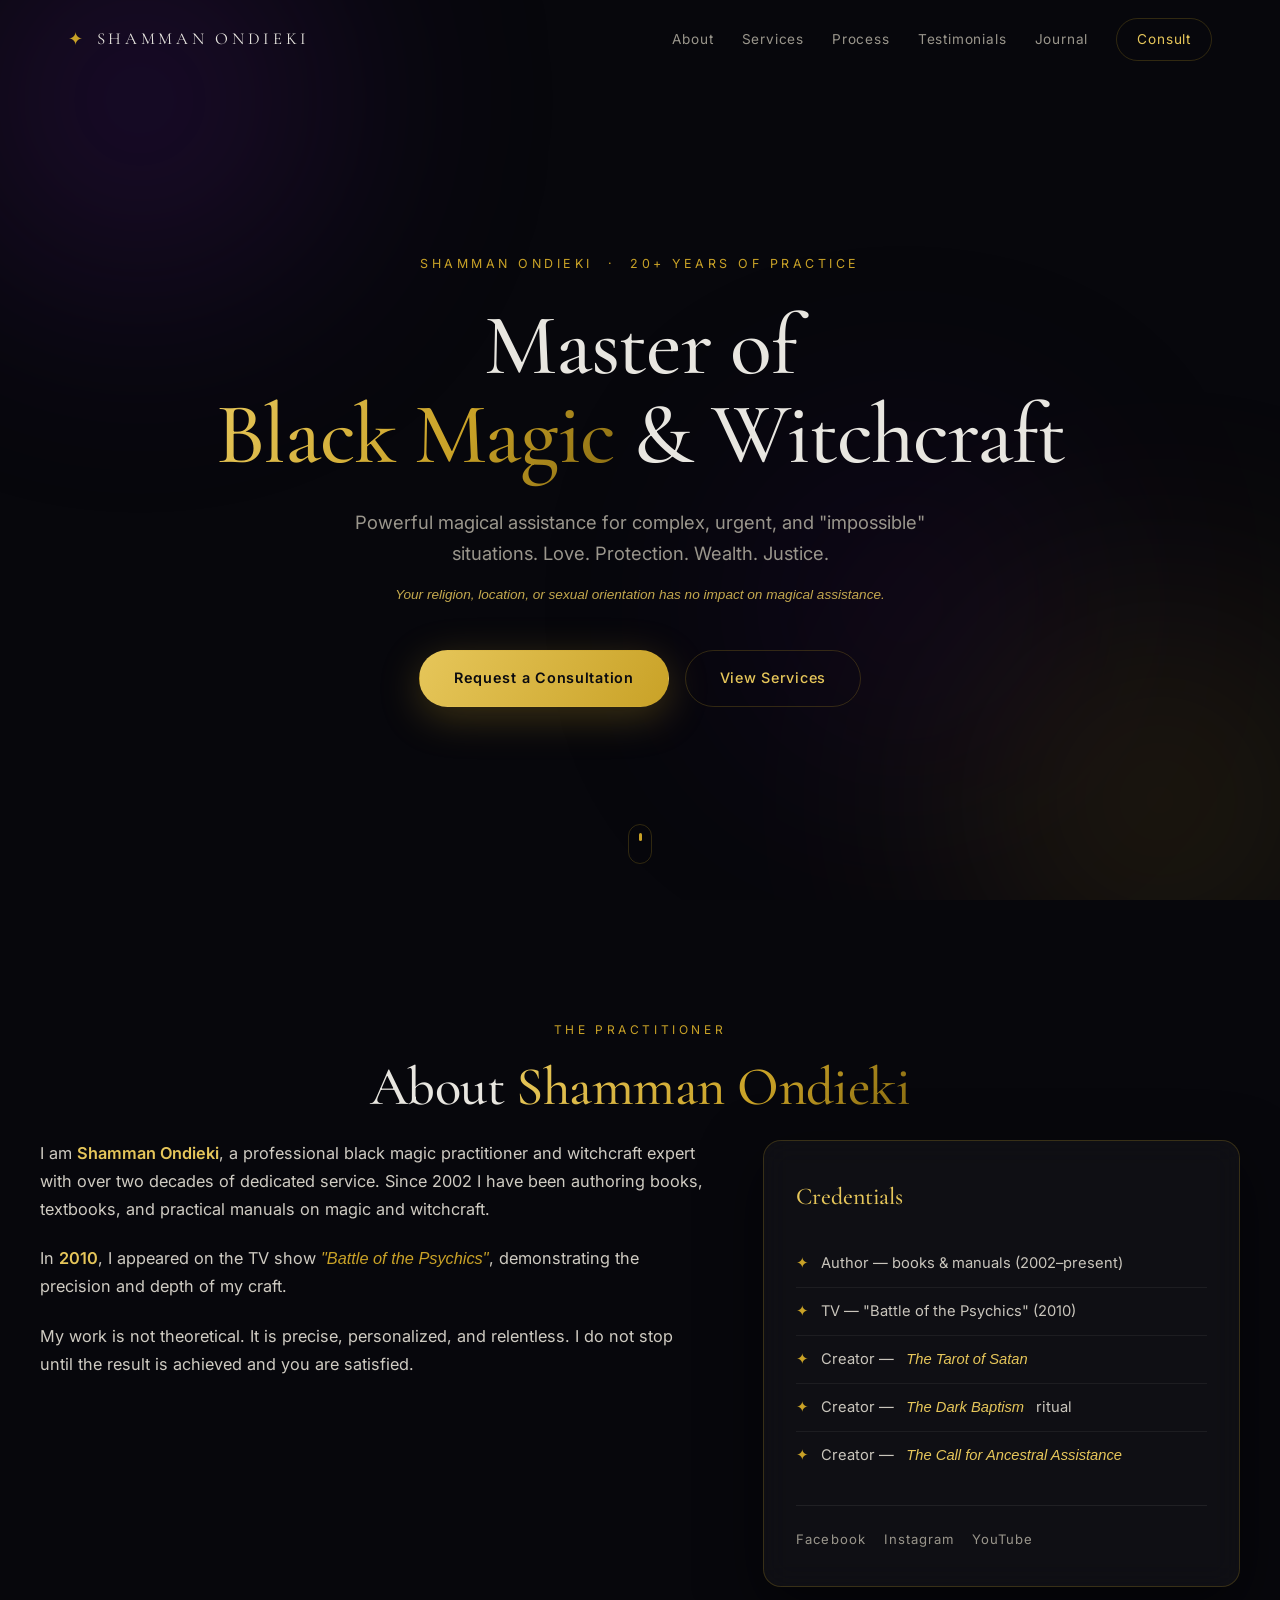
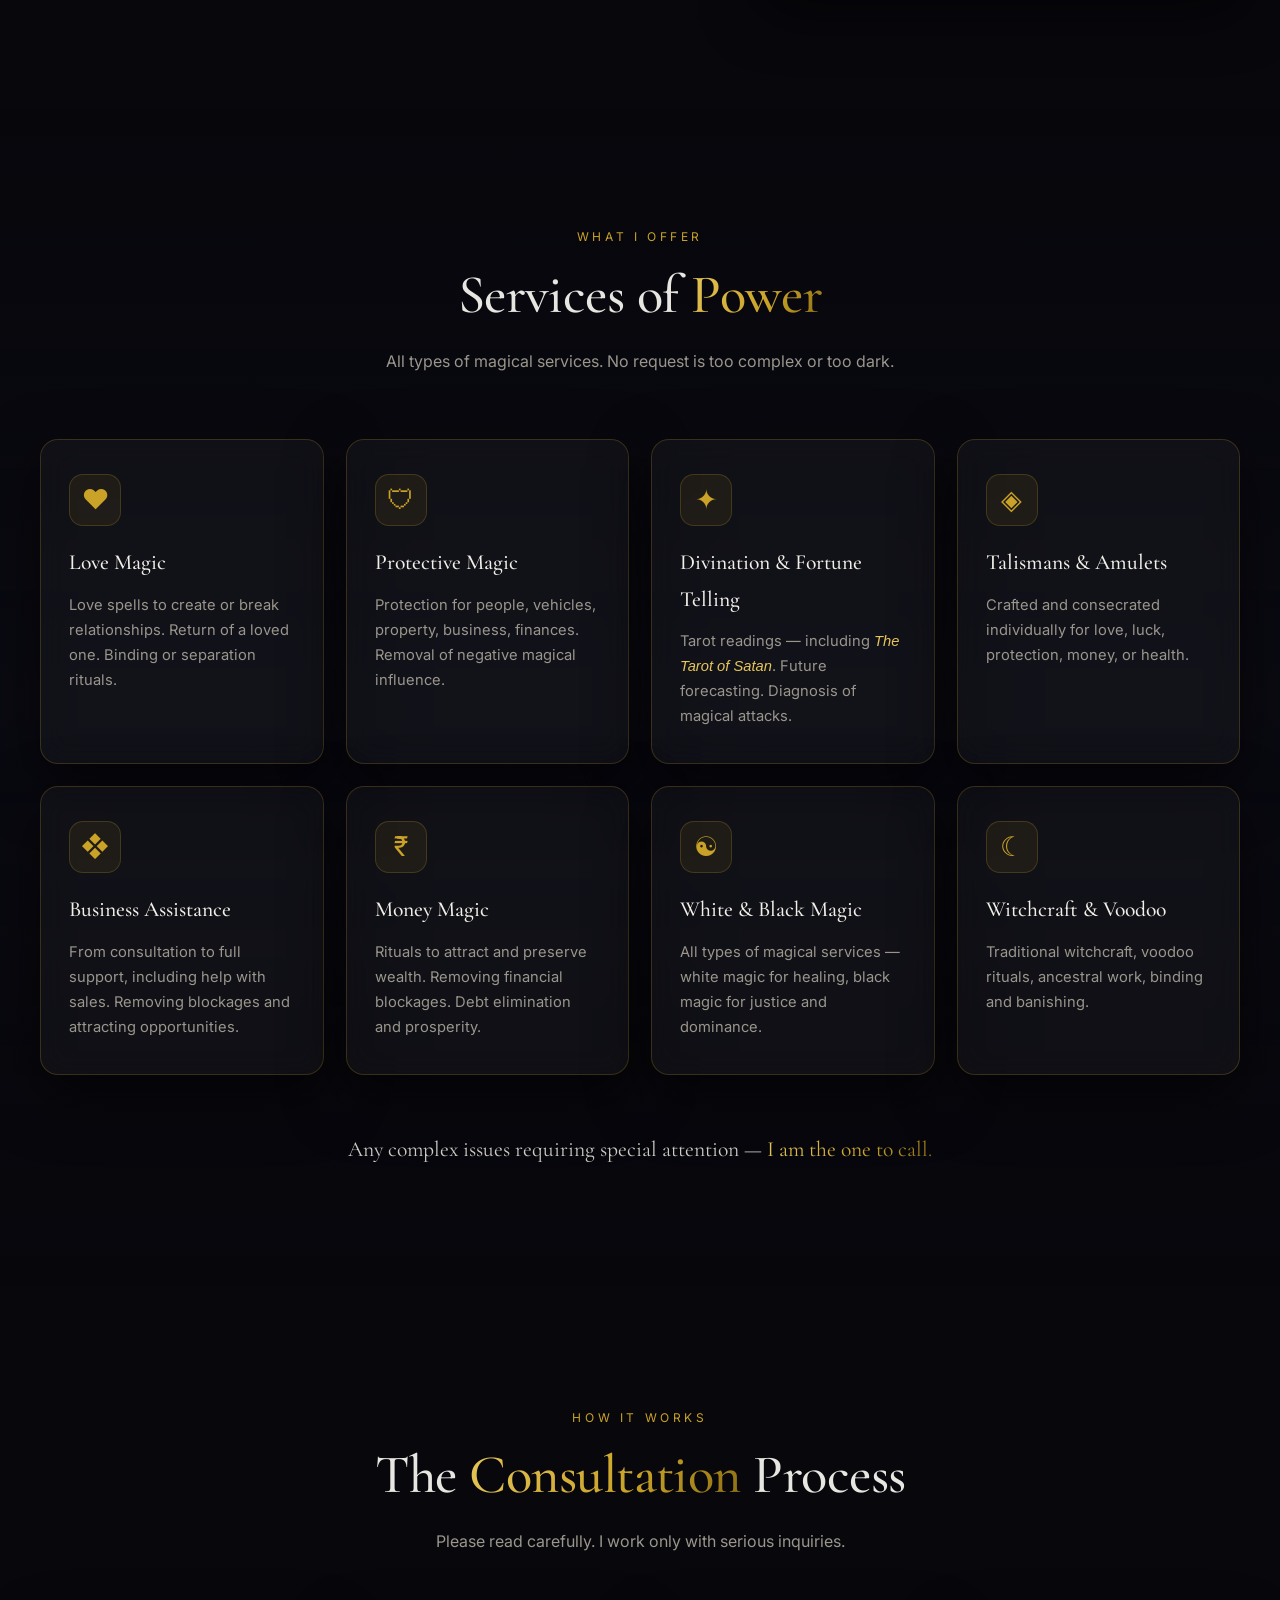
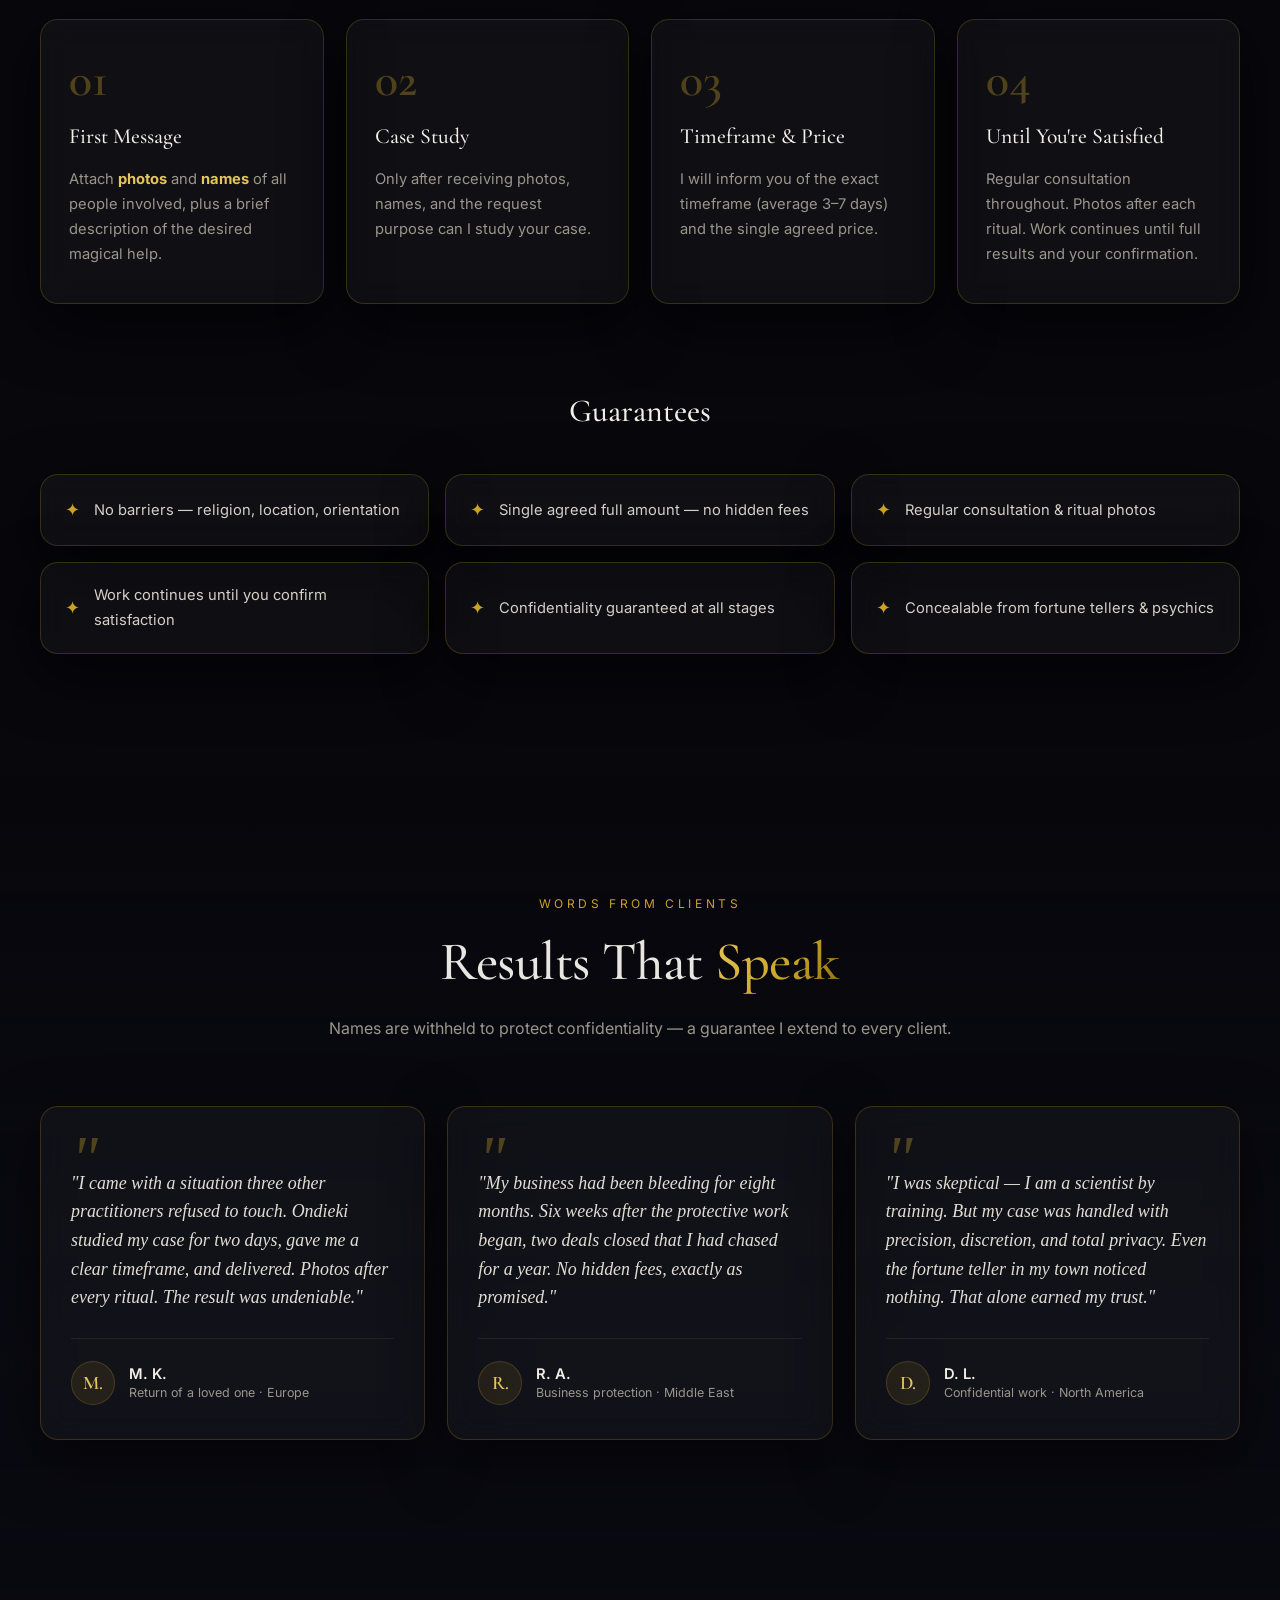
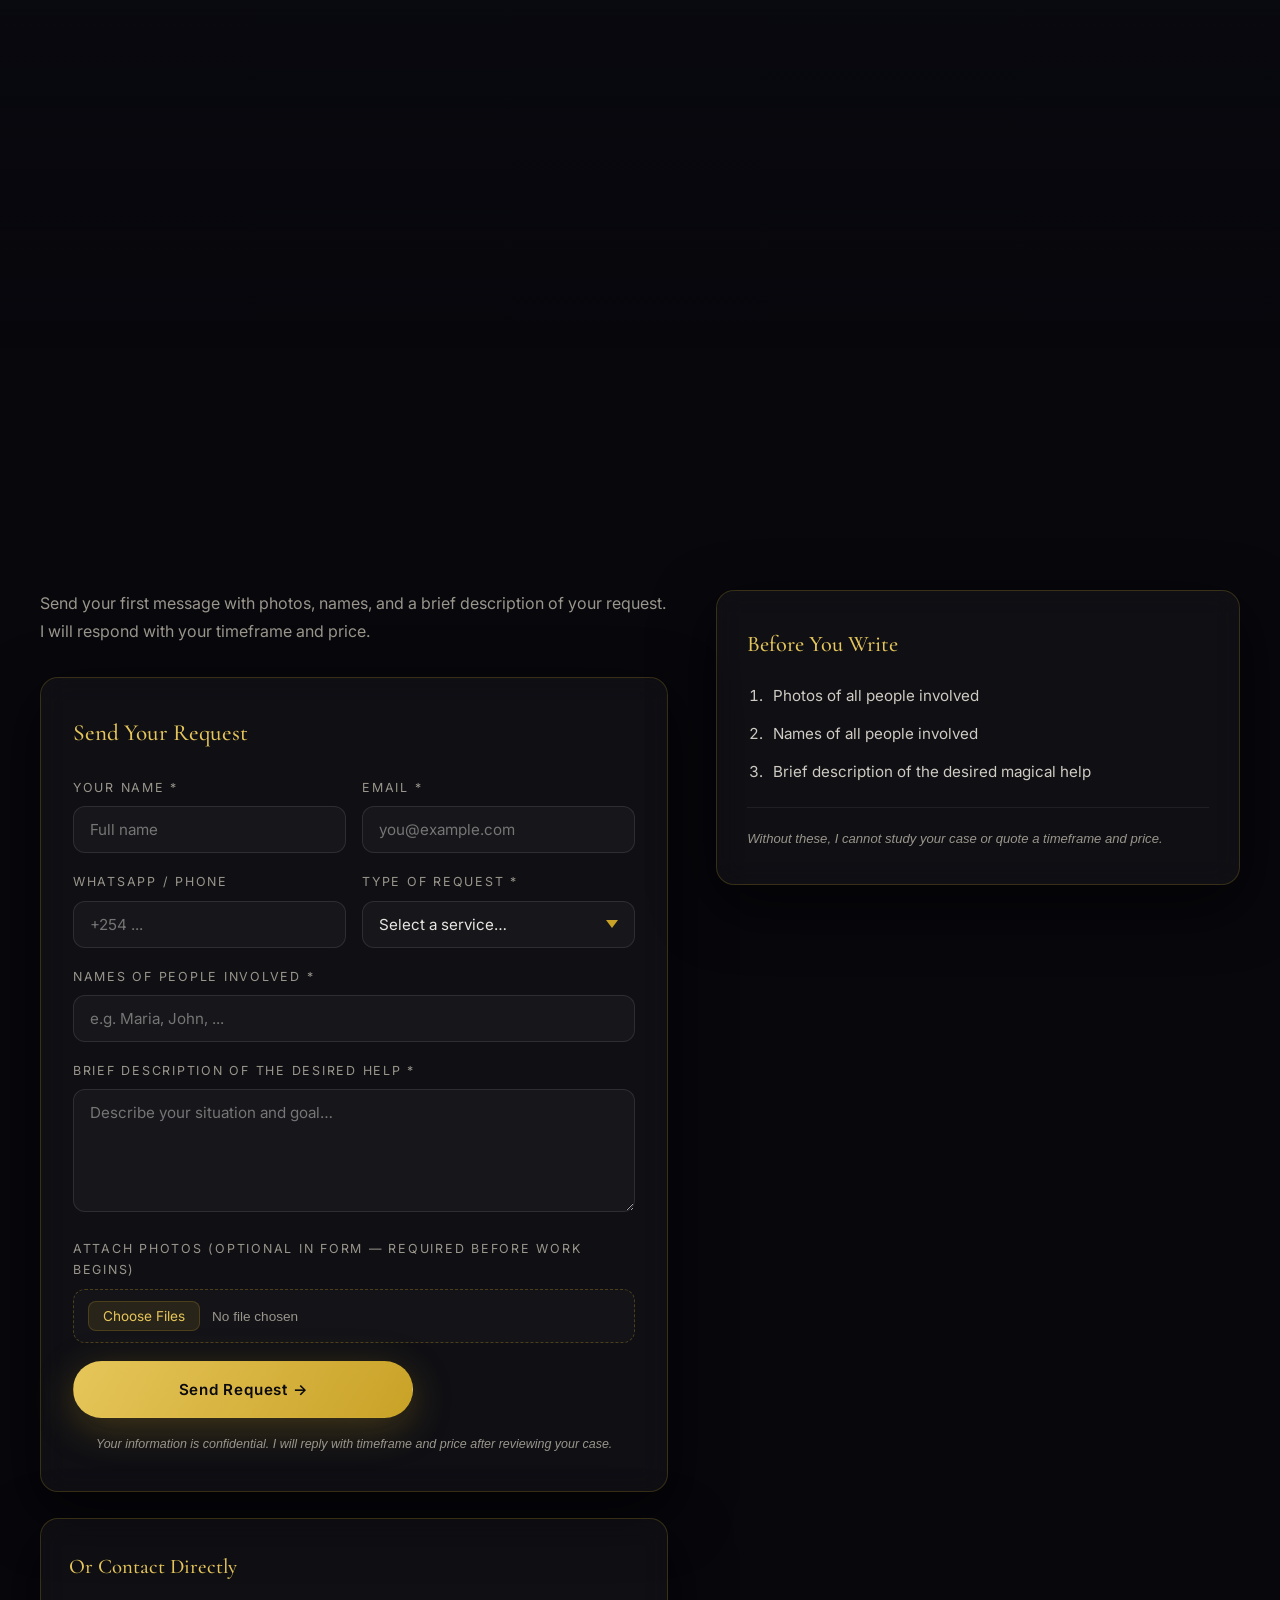
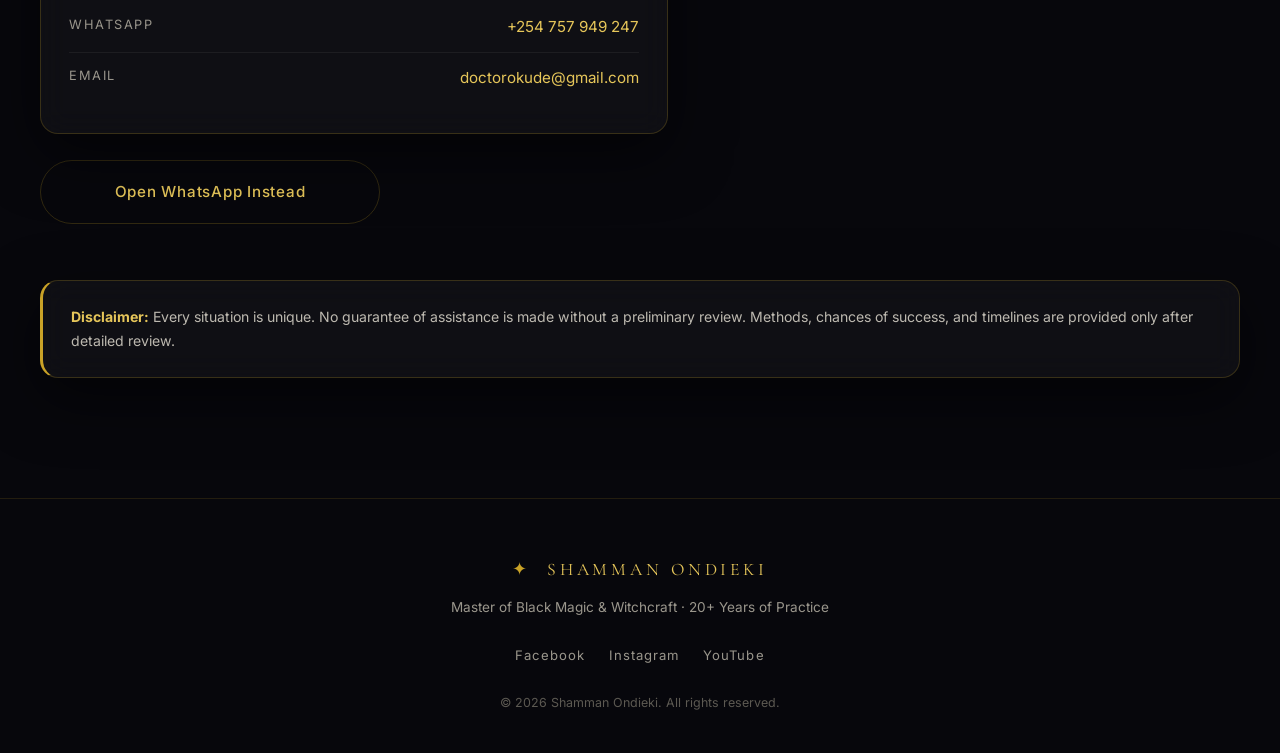
==== commit ad450e13: "Update index.html" ====
--- a/index.html
+++ b/index.html
@@ -3,8 +3,8 @@
 <head>
 <meta charset="UTF-8" />
 <meta name="viewport" content="width=device-width, initial-scale=1.0" />
-<meta name="description" content="Shamman — Master of Black Magic & Witchcraft. Love, protection, wealth, and complex magical assistance. 20+ years of practice." />
-<title>Amanar — Master of Black Magic & Witchcraft</title>
+<meta name="description" content="Shamman Ondieki — Master of Black Magic & Witchcraft. Love, protection, wealth, and complex magical assistance. 20+ years of practice." />
+<title>Shamman Ondieki — Master of Black Magic & Witchcraft</title>
 <link rel="preconnect" href="https://fonts.googleapis.com">
 <link rel="preconnect" href="https://fonts.gstatic.com" crossorigin>
 <link href="https://fonts.googleapis.com/css2?family=Cormorant+Garamond:wght@400;500;600;700&family=Inter:wght@300;400;500;600&display=swap" rel="stylesheet">
@@ -22,7 +22,7 @@
   <div class="nav-inner">
     <a href="#hero" class="brand">
       <span class="brand-mark">✦</span>
-      <span class="brand-name">SHAMMAN</span>
+      <span class="brand-name">SHAMMAN ONDIEKI</span>
     </a>
     <nav class="nav-links" aria-label="Primary">
       <a href="#about">About</a>
@@ -40,7 +40,7 @@
 
 <section class="hero" id="hero">
   <div class="hero-inner">
-    <p class="eyebrow">Shamman Ondieki &nbsp;·&nbsp; 47 Years &nbsp;·&nbsp; 20+ Years of Practice</p>
+    <p class="eyebrow">Shamman Ondieki &nbsp;·&nbsp; 20+ Years of Practice</p>
     <h1 class="hero-title">
       Master of<br/>
       <span class="gold">Black Magic</span> &amp; Witchcraft
@@ -63,15 +63,15 @@
 <section class="section" id="about">
   <div class="section-inner">
     <p class="section-eyebrow">The Practitioner</p>
-    <h2 class="section-title">About <span class="gold">Shamman</span></h2>
+    <h2 class="section-title">About <span class="gold">Shamman Ondieki</span></h2>
 
     <div class="about-grid">
       <div class="about-text">
         <p>
-          I am <strong>Shamman</strong>, a professional black magic practitioner and
-          witchcraft expert with over two decades of dedicated service. My real
-          name is <strong>Shamman Ondieki</strong>, and since 2002 I have been
-          authoring books, textbooks, and practical manuals on magic and witchcraft.
+          I am <strong>Shamman Ondieki</strong>, a professional black magic
+          practitioner and witchcraft expert with over two decades of dedicated
+          service. Since 2002 I have been authoring books, textbooks, and
+          practical manuals on magic and witchcraft.
         </p>
         <p>
           In <strong>2010</strong>, I appeared on the TV show
@@ -358,7 +358,7 @@
           <p class="contact-line"><span>Email</span> <a href="mailto:doctorokude@gmail.com">doctorokude@gmail.com</a></p>
         </div>
 
-        <a class="btn btn-ghost btn-lg" href="https://wa.me/254757949247?text=Hello%20Amanar%2C%20I%20would%20like%20to%20request%20a%20consultation." target="_blank" rel="noopener">
+        <a class="btn btn-ghost btn-lg" href="https://wa.me/254757949247?text=Hello%20Doctor%20Shamman%20Ondieki%2C%20I%20would%20like%20to%20request%20a%20consultation." target="_blank" rel="noopener">
           Open WhatsApp Instead
         </a>
       </div>
@@ -387,15 +387,15 @@
 <footer class="footer">
   <div class="footer-inner">
     <div class="footer-brand">
-      <span class="brand-mark">✦</span> SHAMMAN
-    </div>
-    <p class="footer-tag">Shamman Ondieki· Master of Black Magic &amp; Witchcraft</p>
+      <span class="brand-mark">✦</span> SHAMMAN ONDIEKI
+    </div>
+    <p class="footer-tag">Master of Black Magic &amp; Witchcraft · 20+ Years of Practice</p>
     <div class="footer-socials">
       <a href="#" aria-label="Facebook">Facebook</a>
       <a href="#" aria-label="Instagram">Instagram</a>
       <a href="#" aria-label="YouTube">YouTube</a>
     </div>
-    <p class="footer-copy">© <span id="year"></span> Shamman — Shamman Ondieki. All rights reserved.</p>
+    <p class="footer-copy">© <span id="year"></span> Shamman Ondieki. All rights reserved.</p>
   </div>
 </footer>
 
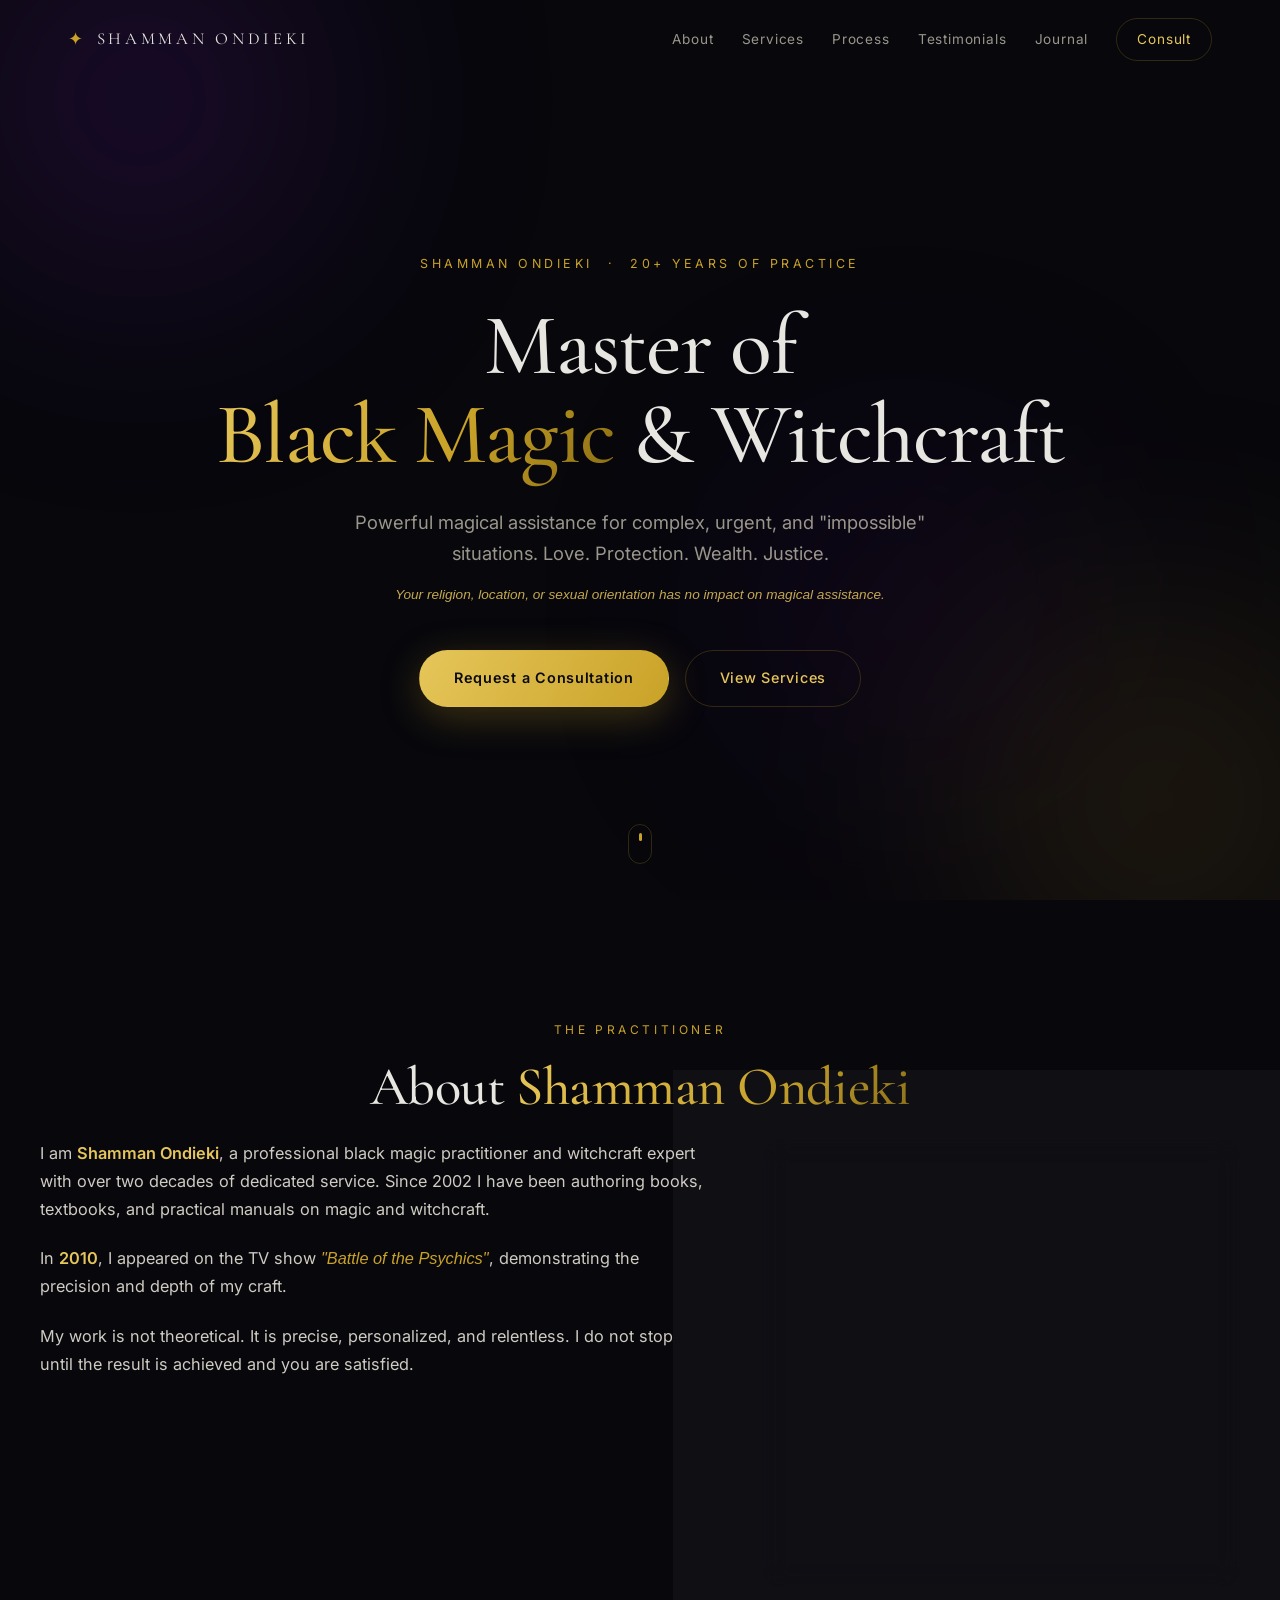
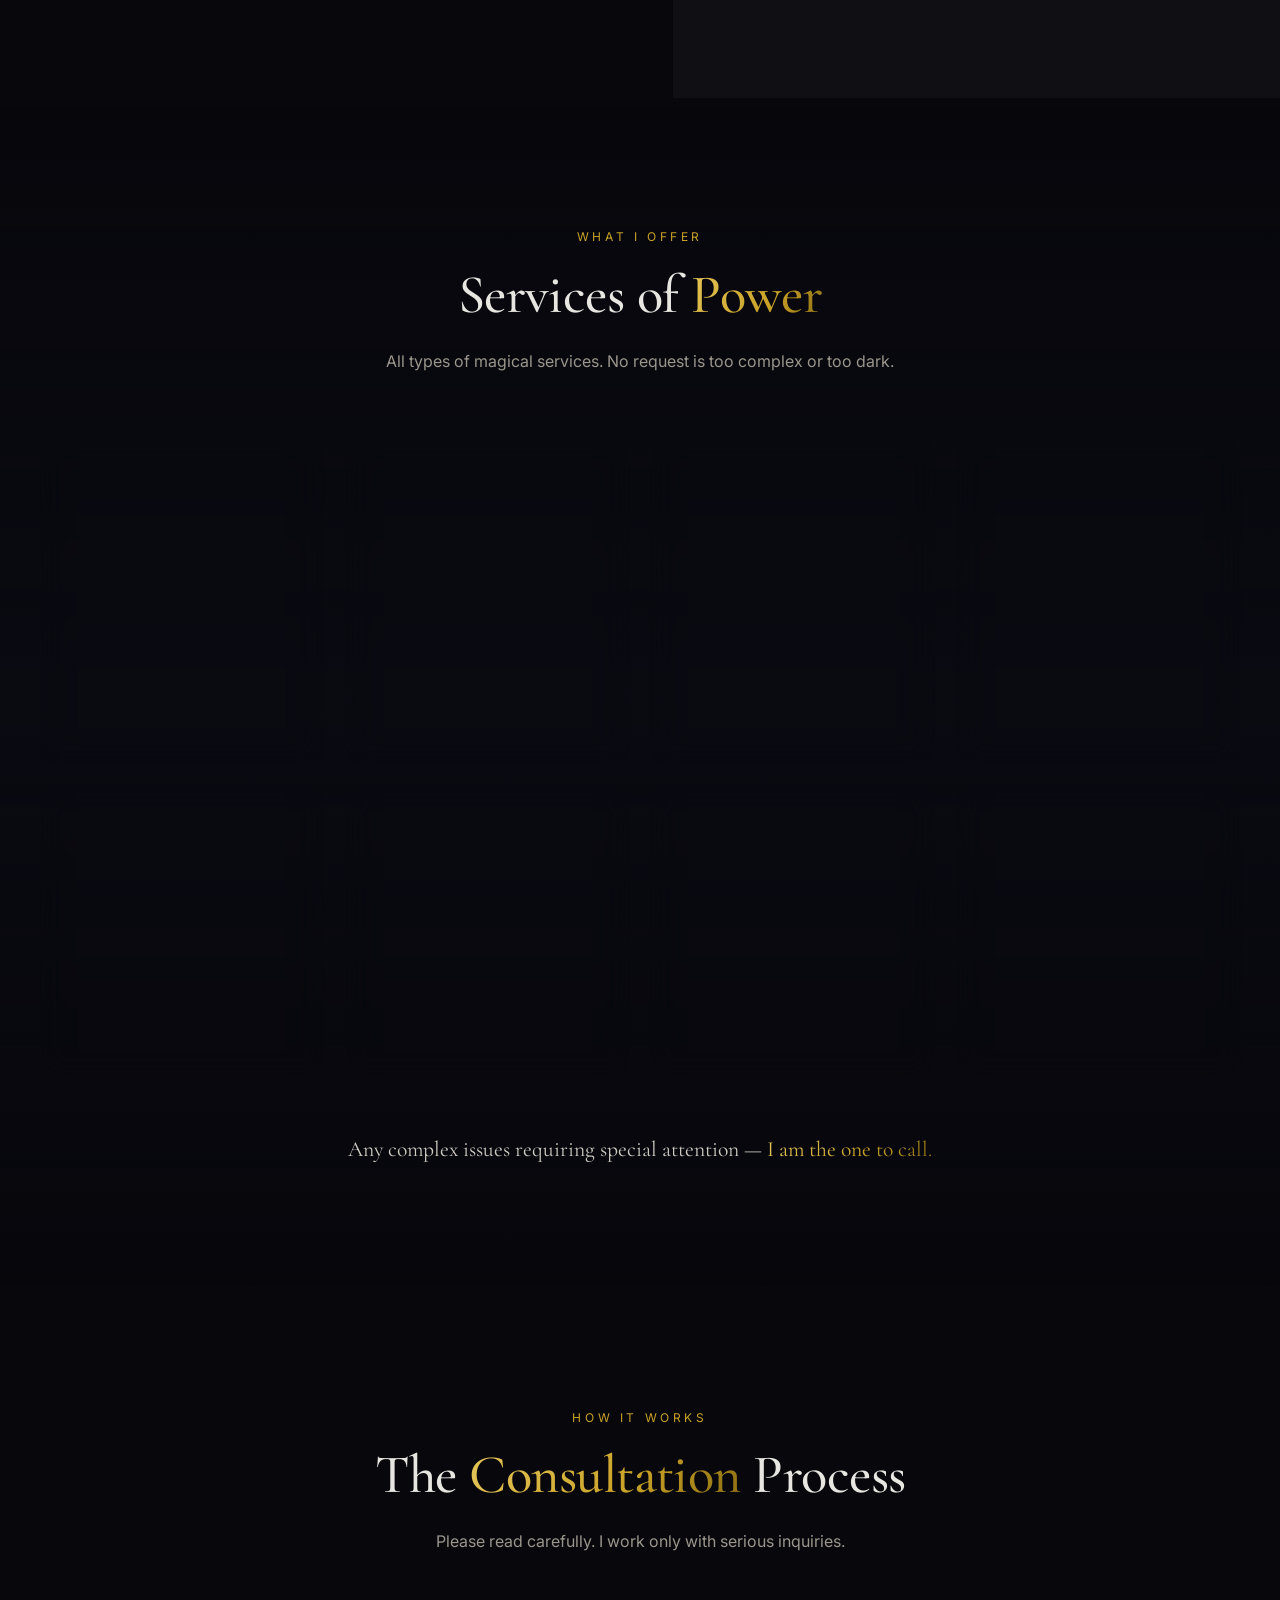
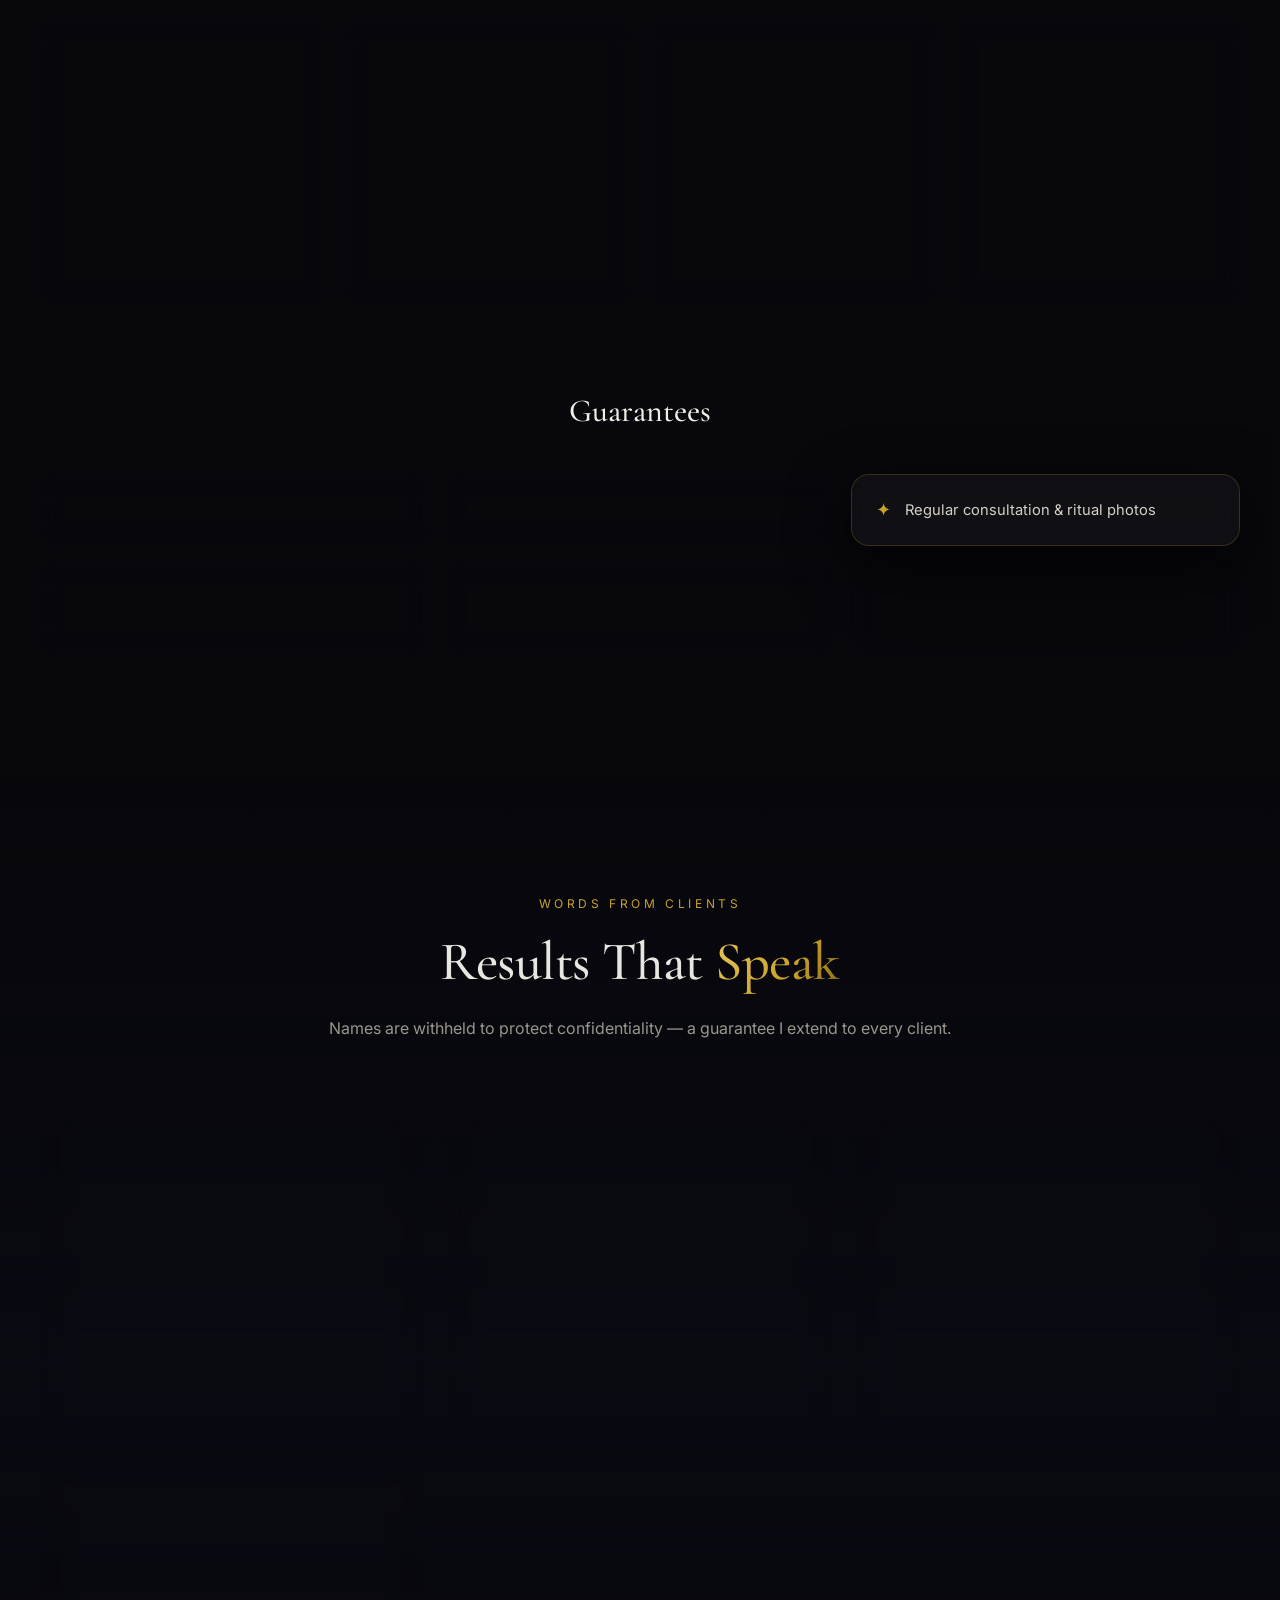
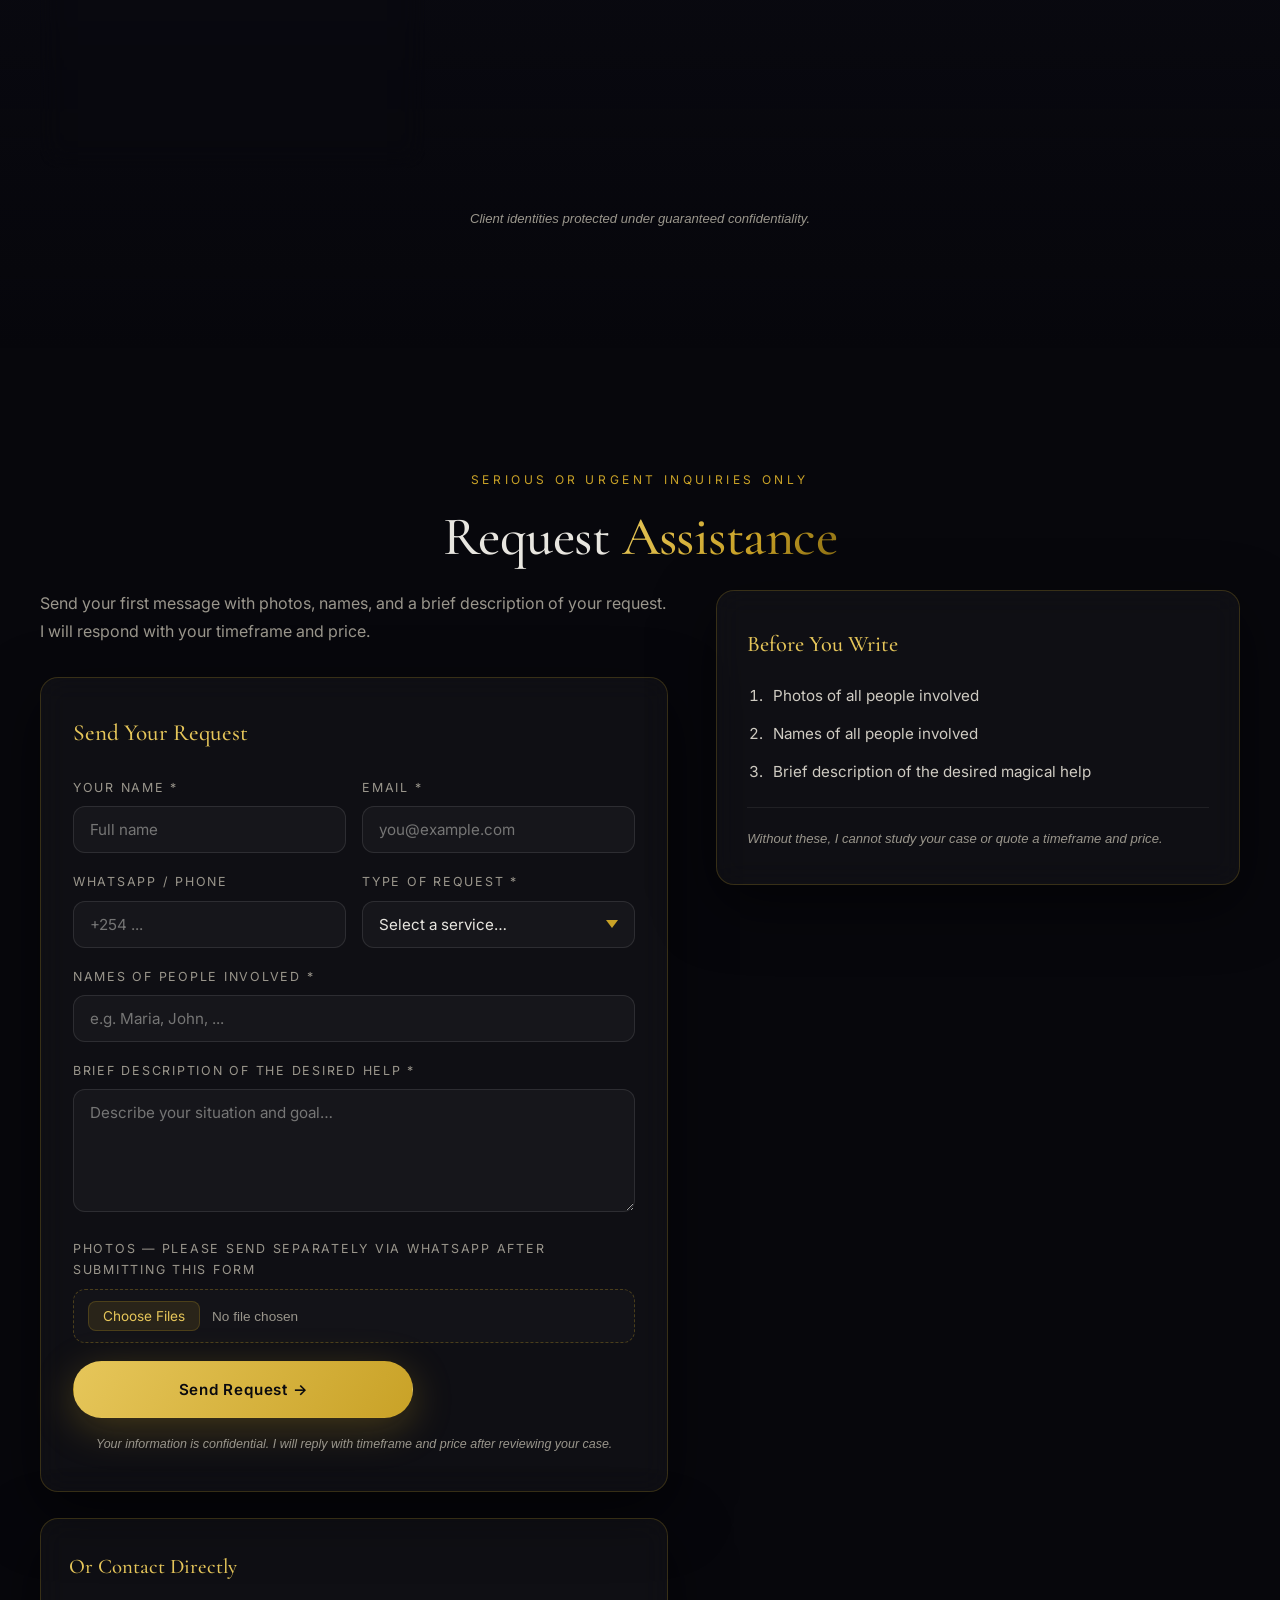
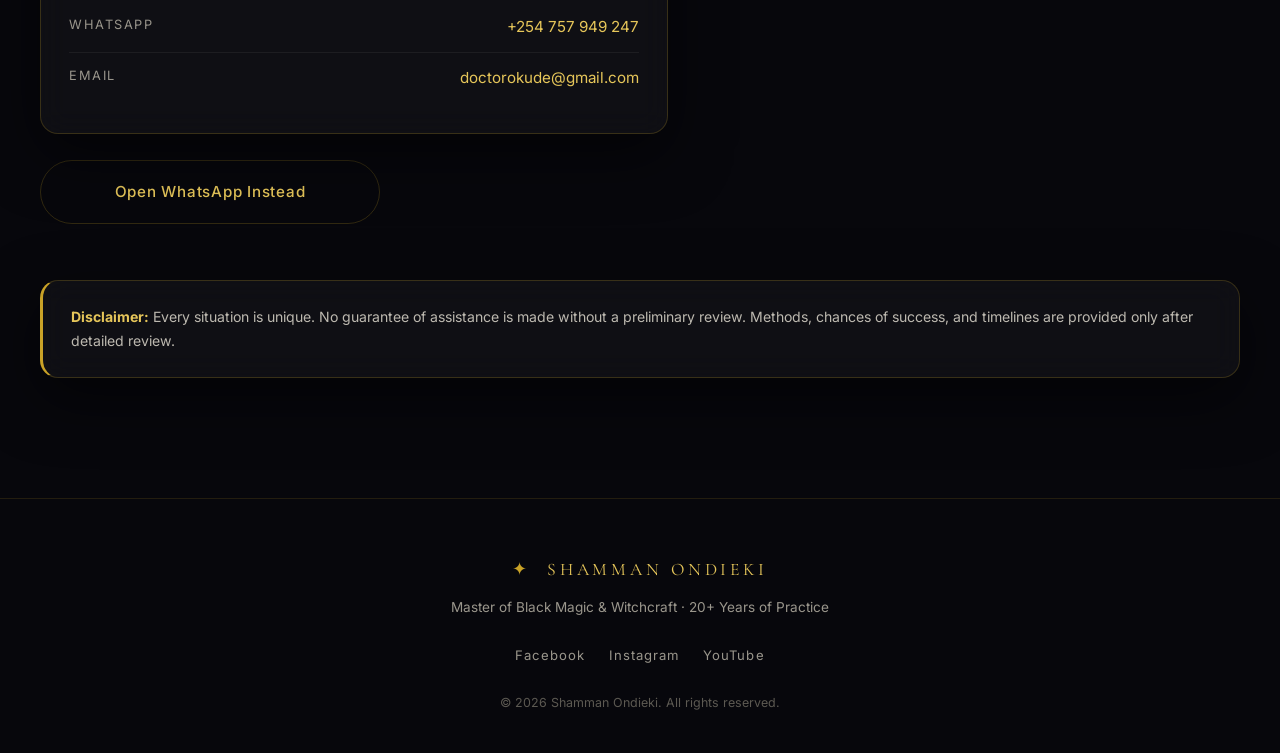
==== commit d218161f: "Update index.html" ====
--- a/index.html
+++ b/index.html
@@ -5,6 +5,7 @@
 <meta name="viewport" content="width=device-width, initial-scale=1.0" />
 <meta name="description" content="Shamman Ondieki — Master of Black Magic & Witchcraft. Love, protection, wealth, and complex magical assistance. 20+ years of practice." />
 <title>Shamman Ondieki — Master of Black Magic & Witchcraft</title>
+<link rel="icon" href="data:image/svg+xml,<svg xmlns='http://www.w3.org/2000/svg' viewBox='0 0 100 100'><text y='.9em' font-size='90'>✦</text></svg>">
 <link rel="preconnect" href="https://fonts.googleapis.com">
 <link rel="preconnect" href="https://fonts.gstatic.com" crossorigin>
 <link href="https://fonts.googleapis.com/css2?family=Cormorant+Garamond:wght@400;500;600;700&family=Inter:wght@300;400;500;600&display=swap" rel="stylesheet">
@@ -291,9 +292,9 @@
 
         <form
           class="contact-form glass"
-          action="https://formspree.io/f/YOUR_FORM_ID"
+          id="requestForm"
+          action="https://formspree.io/f/mljdkqjq"
           method="POST"
-          enctype="multipart/form-data"
         >
           <h3>Send Your Request</h3>
 
@@ -341,8 +342,8 @@
           </label>
 
           <label class="form-file">
-            <span>Attach photos (optional in form — required before work begins)</span>
-            <input type="file" name="photos" accept="image/*" multiple />
+            <span>Photos — please send separately via WhatsApp after submitting this form</span>
+            <input type="file" name="photos" accept="image/*" multiple disabled />
           </label>
 
           <button type="submit" class="btn btn-primary btn-lg">Send Request →</button>
@@ -400,6 +401,7 @@
 </footer>
 
 <script>
+  // Smooth scroll offset for fixed nav
   document.querySelectorAll('a[href^="#"]').forEach(a => {
     a.addEventListener('click', e => {
       const id = a.getAttribute('href');
@@ -415,14 +417,17 @@
     });
   });
 
+  // Mobile menu
   const menuToggle = document.getElementById('menuToggle');
   const nav = document.getElementById('nav');
   menuToggle.addEventListener('click', () => nav.classList.toggle('open'));
 
+  // Nav scroll state
   window.addEventListener('scroll', () => {
     nav.classList.toggle('scrolled', window.scrollY > 40);
   });
 
+  // Reveal on scroll
   const io = new IntersectionObserver(entries => {
     entries.forEach(en => {
       if (en.isIntersecting) {
@@ -434,7 +439,58 @@
   document.querySelectorAll('.section-inner > *, .service-card, .step, .badge, .about-card, .contact-block, .contact-checklist, .disclaimer, .testimonial, .post-card, .blog-cta')
     .forEach(el => { el.classList.add('reveal'); io.observe(el); });
 
+  // Year
   document.getElementById('year').textContent = new Date().getFullYear();
+
+  // Formspree inline submission (no redirect)
+  const form = document.getElementById('requestForm');
+  if (form) {
+    form.addEventListener('submit', async (e) => {
+      e.preventDefault();
+      const data = new FormData(form);
+      const btn = form.querySelector('button[type="submit"]');
+      const originalText = btn.textContent;
+      btn.textContent = 'Sending…';
+      btn.disabled = true;
+
+      try {
+        const res = await fetch(form.action, {
+          method: 'POST',
+          body: data,
+          headers: { 'Accept': 'application/json' }
+        });
+        if (res.ok) {
+          form.innerHTML = `
+            <div style="text-align:center;padding:40px 20px;">
+              <div style="font-size:2.5rem;color:#c9a227;margin-bottom:16px;">✦</div>
+              <h3 style="font-family:'Cormorant Garamond',serif;font-size:1.8rem;color:#e6c65a;margin-bottom:12px;">
+                Request Received
+              </h3>
+              <p style="color:#9a968c;font-size:.95rem;line-height:1.7;">
+                I will review your case and respond with timeframe and price.<br/>
+                For urgent matters, message me on WhatsApp.
+              </p>
+              <a href="https://wa.me/254757949247?text=Hello%20Doctor%20Shamman%20Ondieki%2C%20I%20just%20submitted%20a%20request%20via%20your%20website." target="_blank" rel="noopener"
+                 style="display:inline-block;margin-top:24px;padding:12px 28px;
+                        background:linear-gradient(120deg,#e6c65a,#c9a227);
+                        color:#0a0a0f;font-weight:600;border-radius:999px;
+                        text-decoration:none;font-size:.9rem;">
+                Open WhatsApp →
+              </a>
+            </div>
+          `;
+        } else {
+          btn.textContent = originalText;
+          btn.disabled = false;
+          alert('Something went wrong. Please try WhatsApp instead.');
+        }
+      } catch (err) {
+        btn.textContent = originalText;
+        btn.disabled = false;
+        alert('Network error. Please try WhatsApp instead.');
+      }
+    });
+  }
 </script>
 </body>
 </html>
--- a/style.css
+++ b/style.css
@@ -1,5 +1,5 @@
 /* ============================================
-   AMANAR — Modern Classic 2030
+   SHAMMAN — Modern Classic 2030
    ============================================ */
 
 :root{
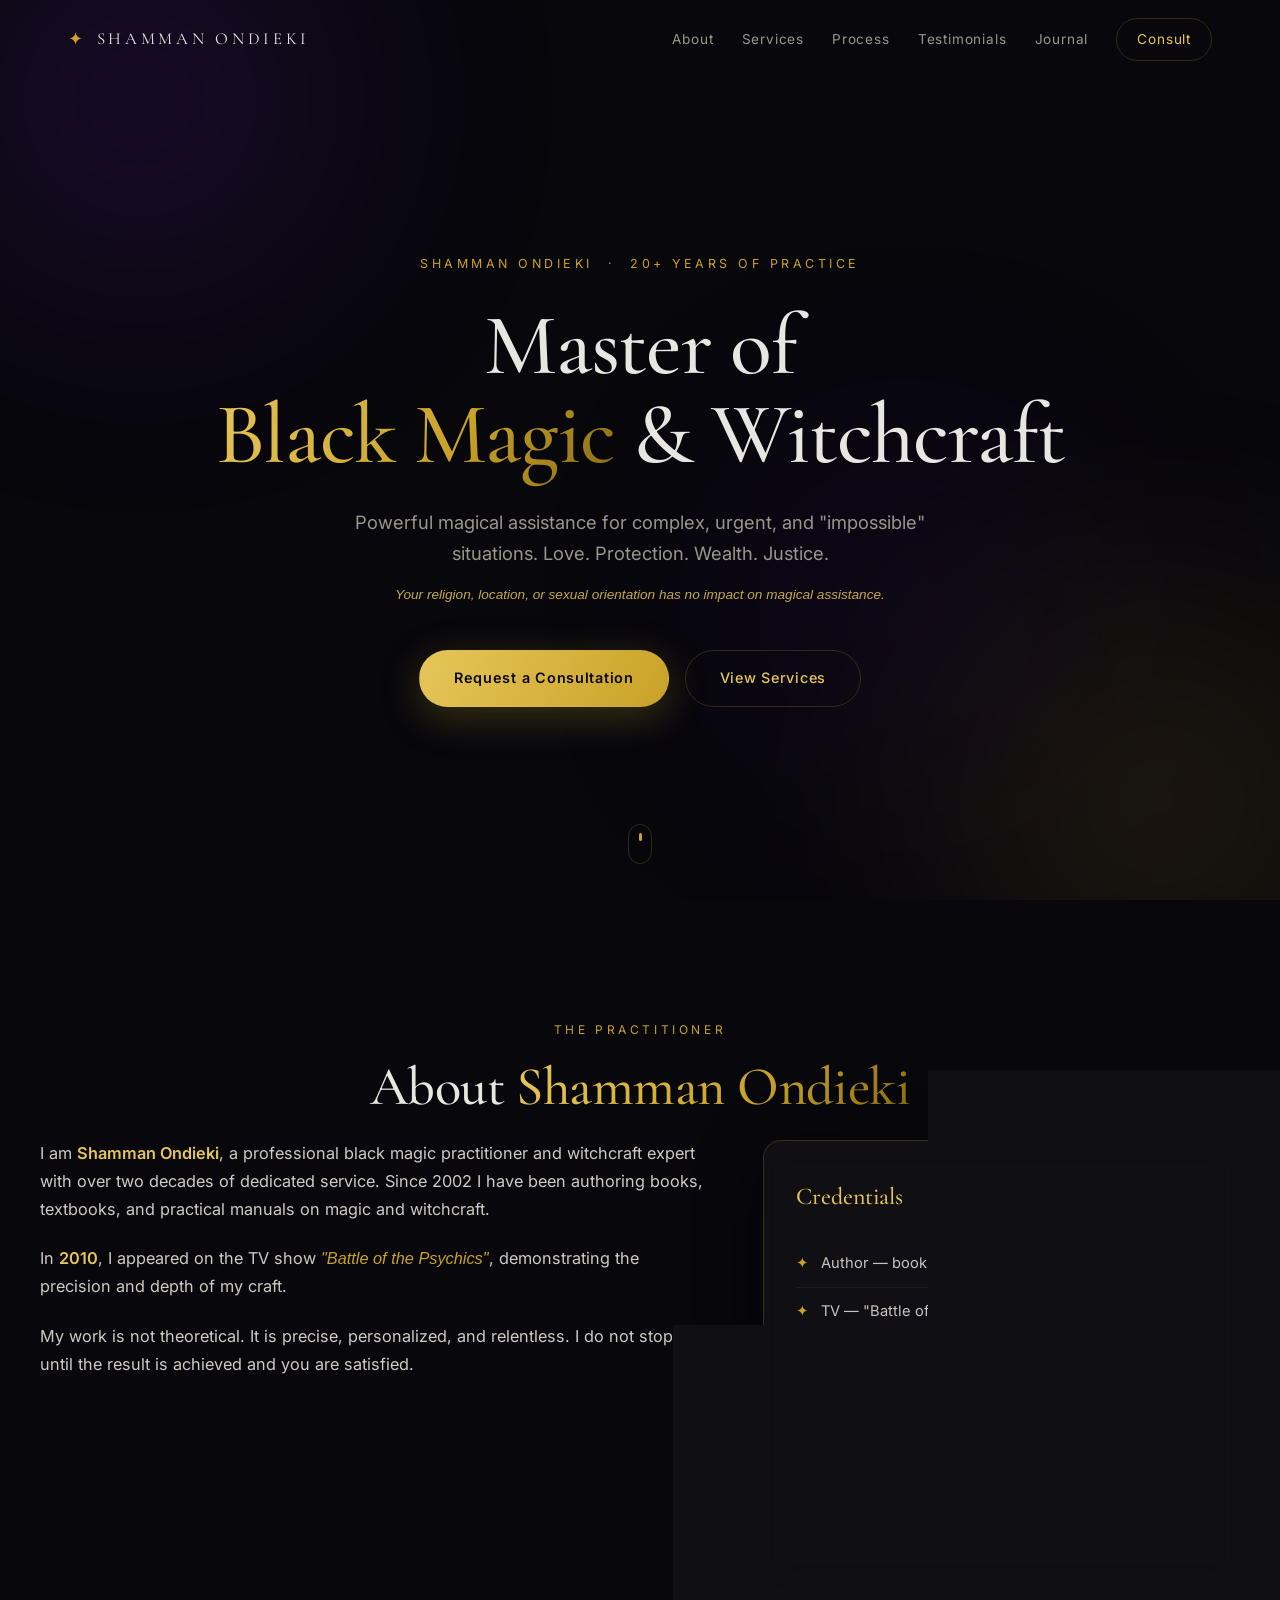
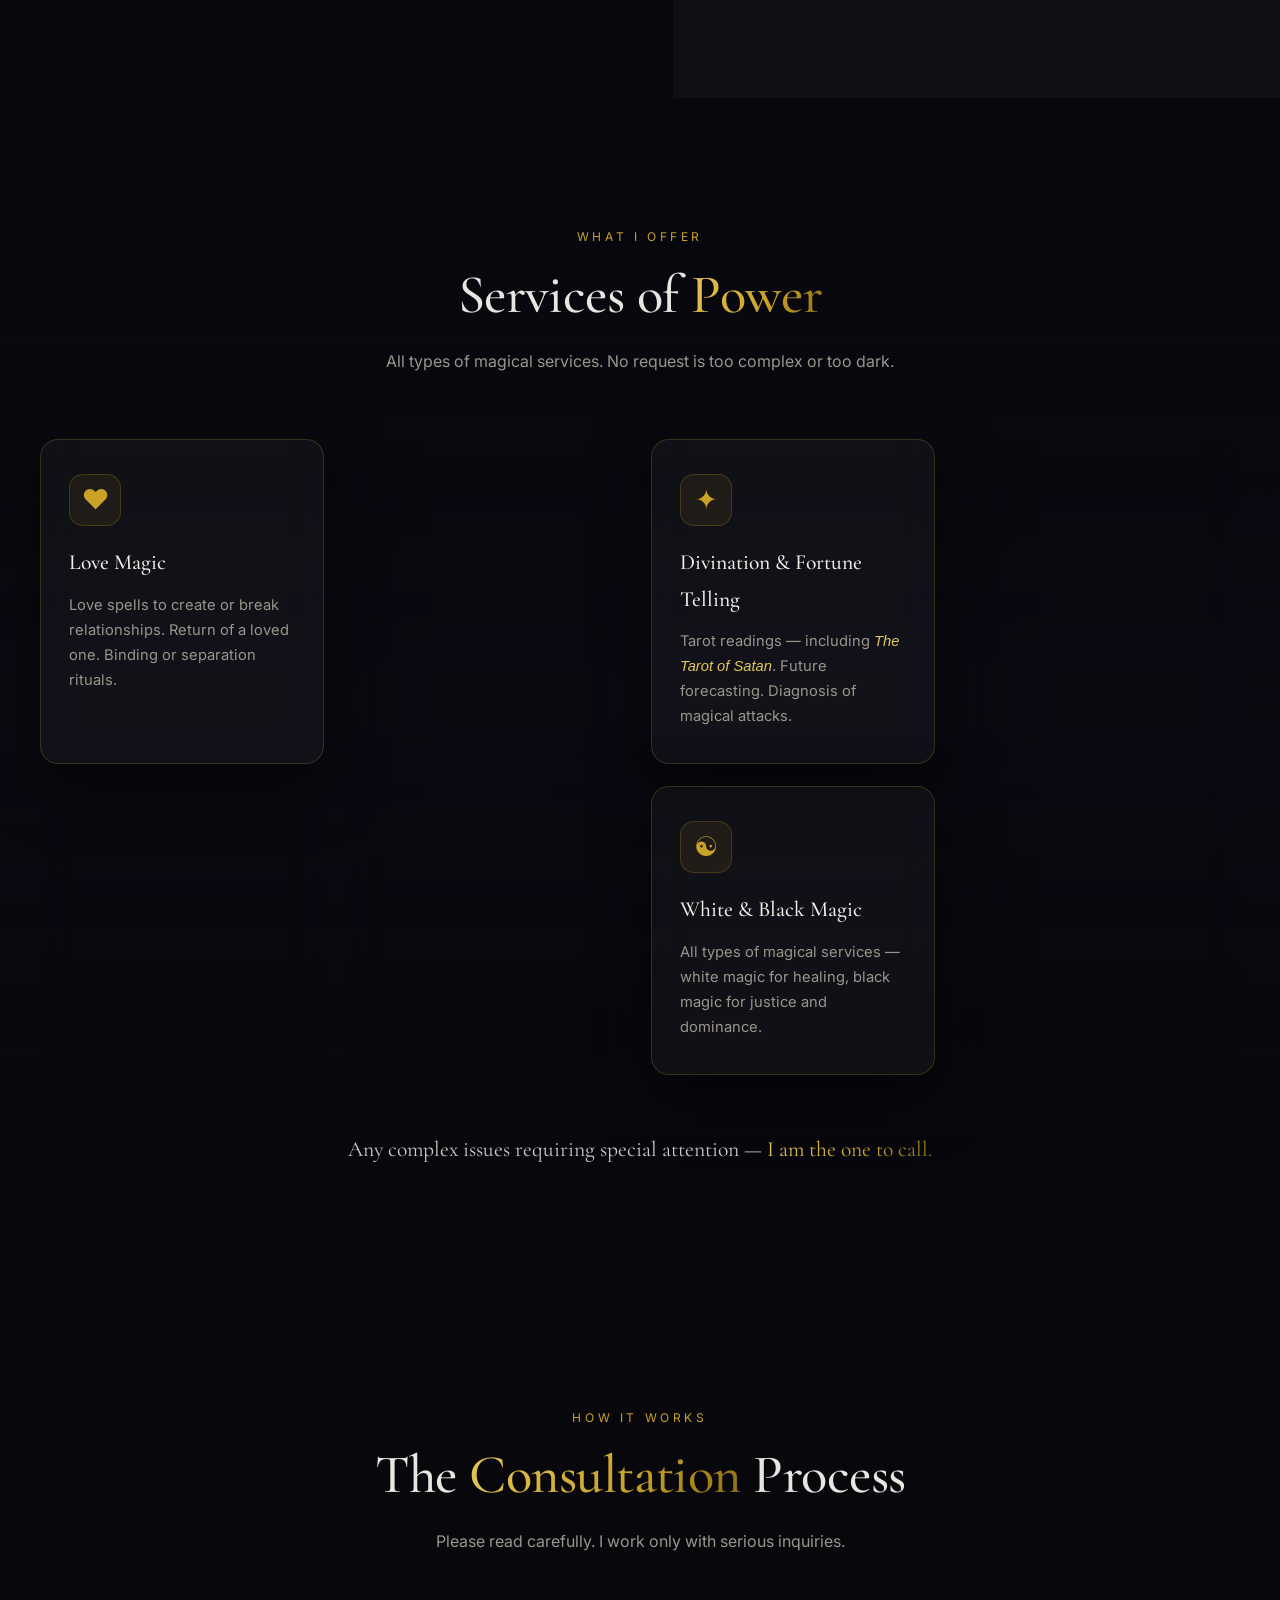
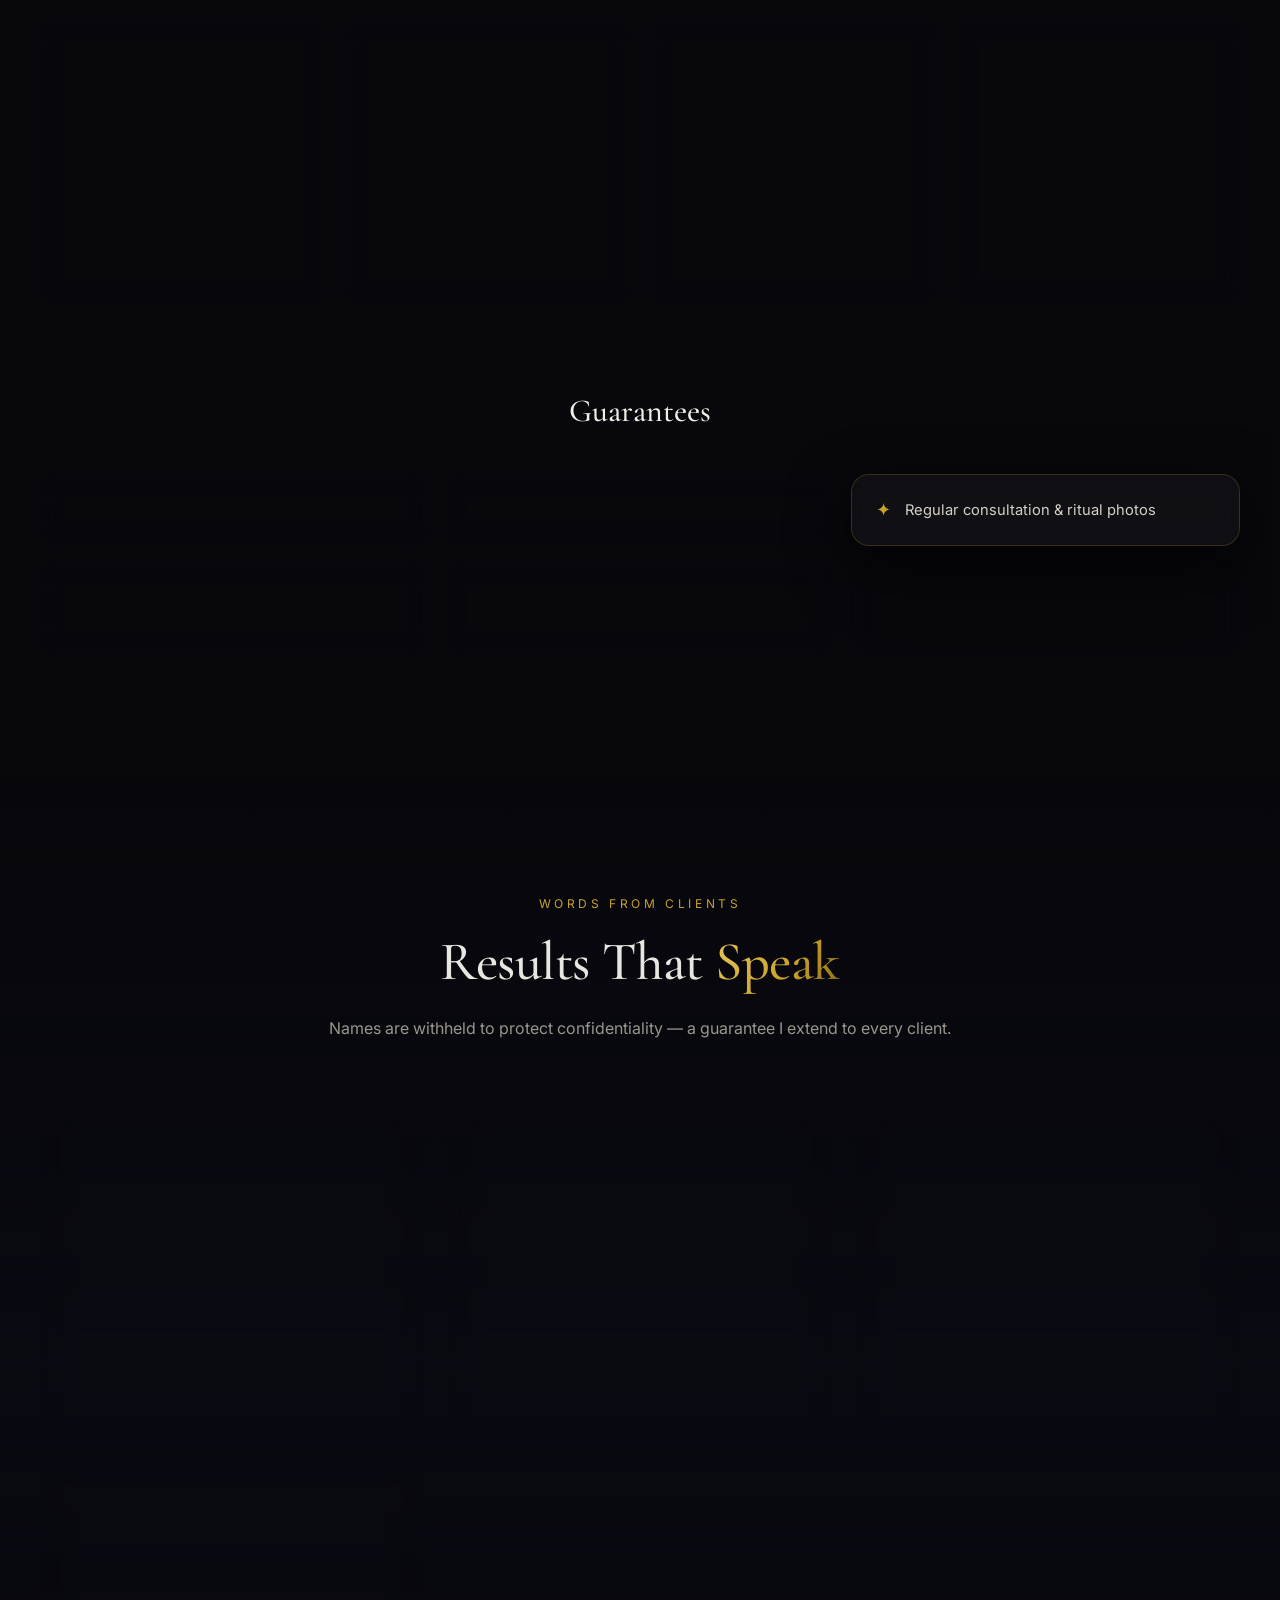
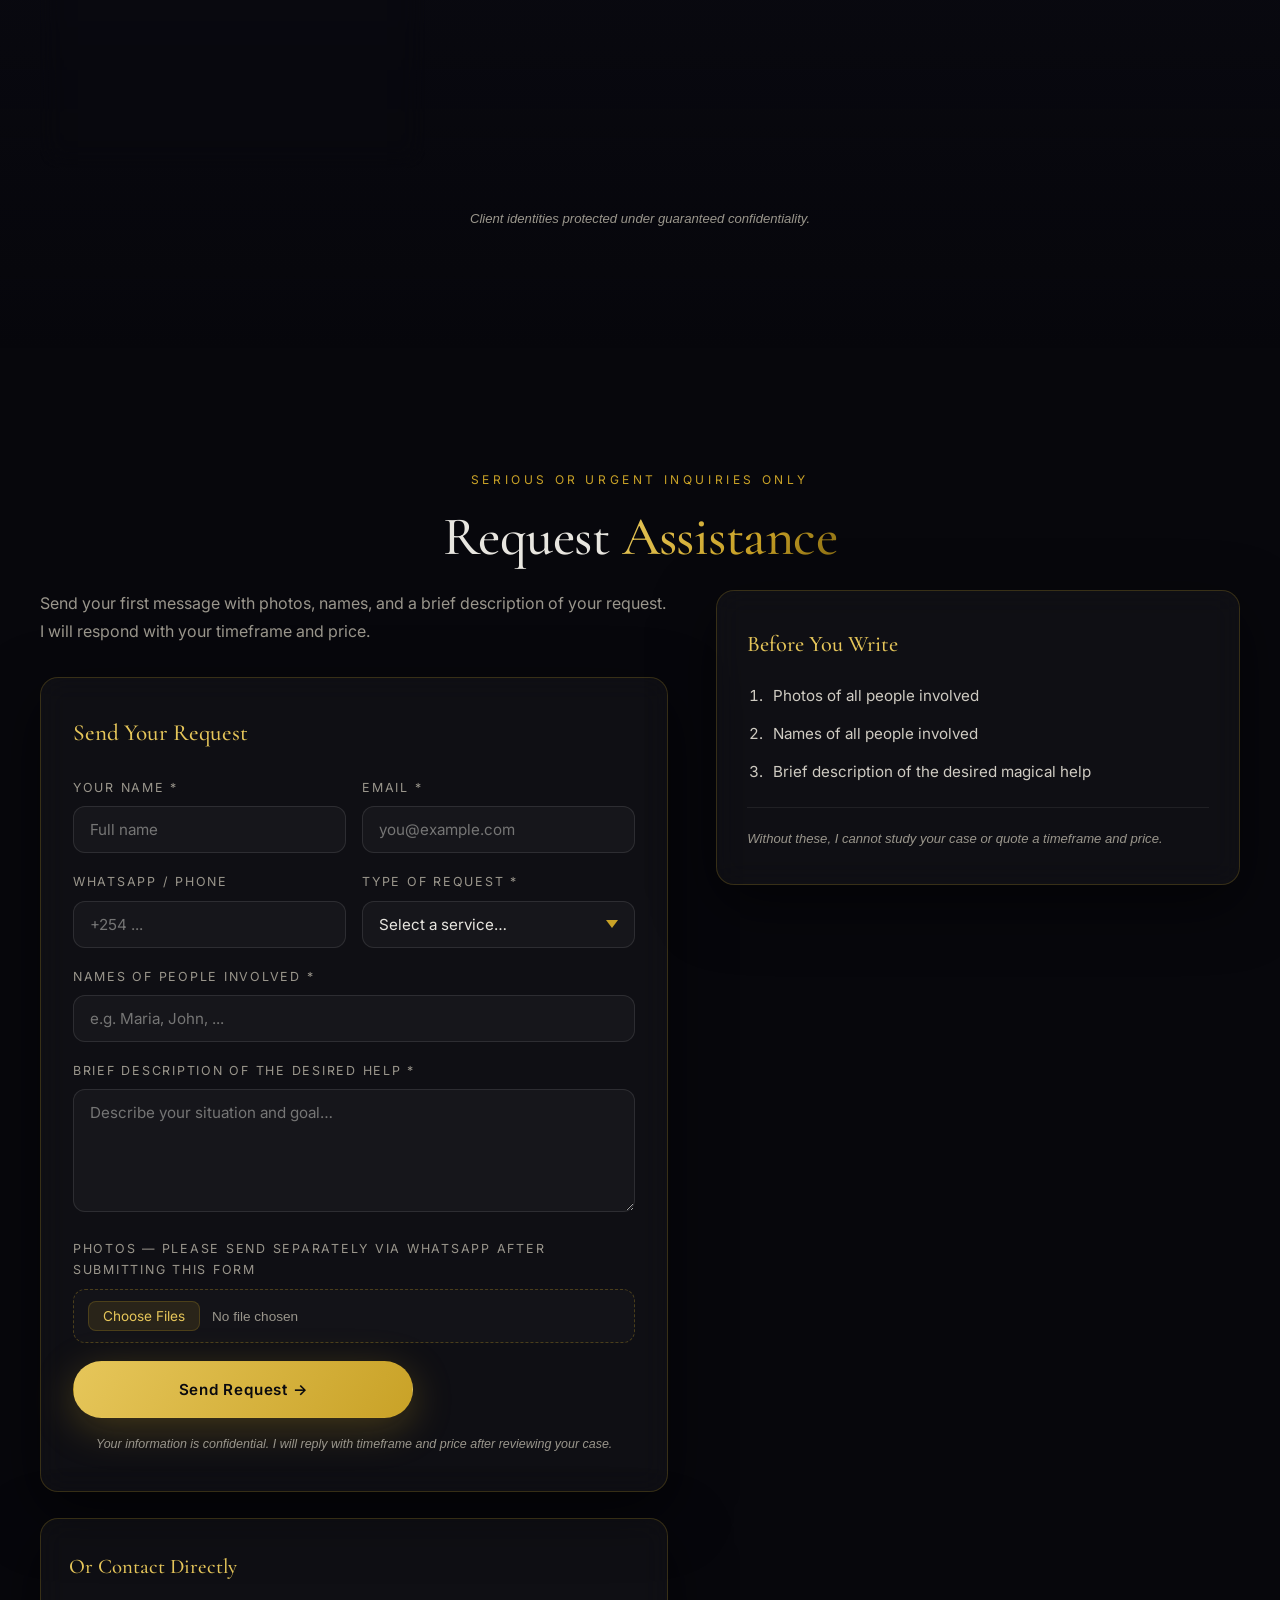
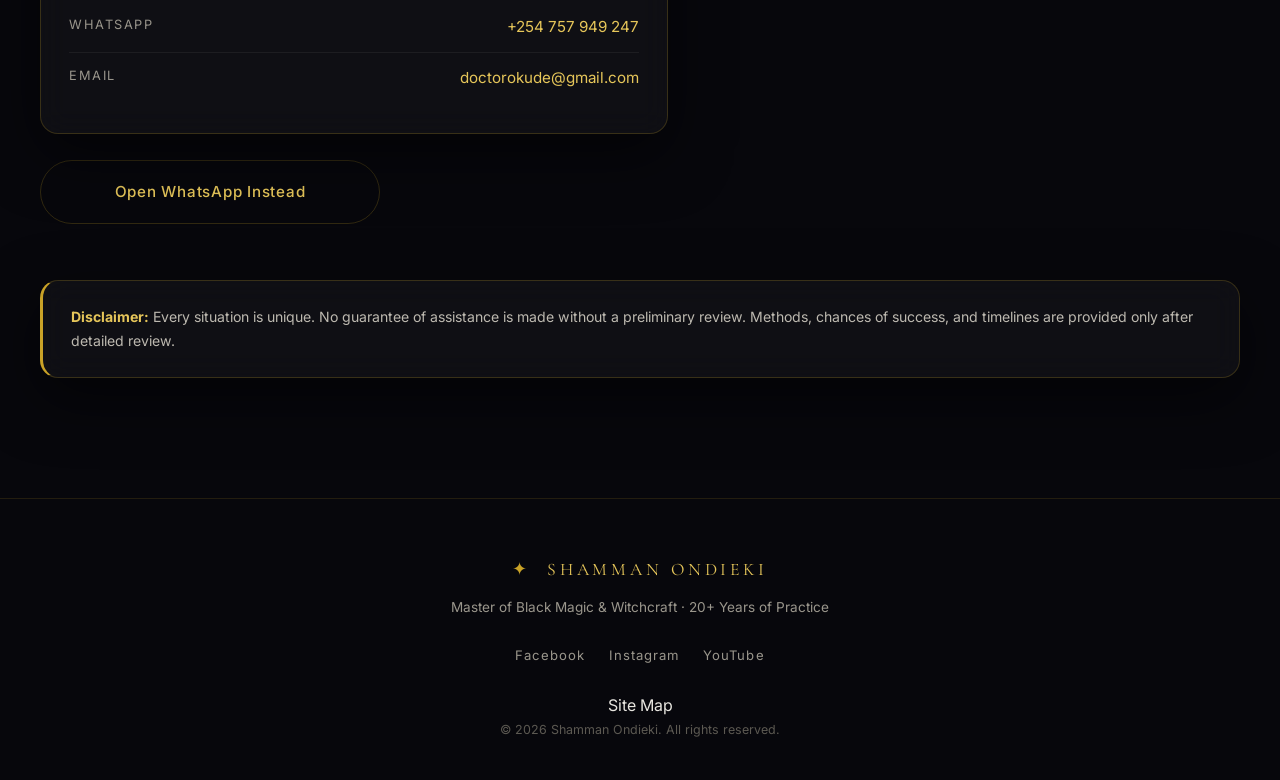
==== commit 9b15a88d: "Update index.html" ====
--- a/index.html
+++ b/index.html
@@ -396,7 +396,10 @@
       <a href="#" aria-label="Instagram">Instagram</a>
       <a href="#" aria-label="YouTube">YouTube</a>
     </div>
-    <p class="footer-copy">© <span id="year"></span> Shamman Ondieki. All rights reserved.</p>
+    <p class="footer-links">
+  <a href="sitemap.html">Site Map</a>
+</p>
+<p class="footer-copy">© <span id="year"></span> Shamman Ondieki. All rights reserved.</p>
   </div>
 </footer>
 
--- a/style.css
+++ b/style.css
@@ -445,3 +445,259 @@
   *{animation:none !important;transition:none !important}
   .reveal{opacity:1;transform:none}
 }
+/* ============================================
+   SINGLE POST PAGE
+   ============================================ */
+
+.post-single{padding-top:0}
+
+/* ---------- Post Header ---------- */
+.post-header{
+  padding:150px 28px 70px;
+  text-align:center;
+  border-bottom:1px solid rgba(201,162,39,0.14);
+}
+.post-back{
+  display:inline-block;
+  font-size:.8rem;
+  letter-spacing:.14em;
+  text-transform:uppercase;
+  color:var(--gold);
+  margin-bottom:32px;
+  transition:color .25s;
+}
+.post-back:hover{color:var(--gold-soft)}
+.post-meta{
+  font-size:.75rem;
+  letter-spacing:.24em;
+  text-transform:uppercase;
+  color:var(--gold);
+  margin-bottom:22px;
+}
+.post-title{
+  font-family:var(--serif);
+  font-weight:500;
+  font-size:clamp(2rem,5vw,3.6rem);
+  line-height:1.12;
+  letter-spacing:-.015em;
+  color:#f2efe8;
+  max-width:900px;
+  margin:0 auto 26px;
+}
+.post-lede{
+  font-family:var(--serif);
+  font-size:clamp(1.05rem,1.8vw,1.35rem);
+  line-height:1.55;
+  font-style:italic;
+  color:var(--muted);
+  max-width:720px;
+  margin:0 auto 40px;
+}
+.post-byline{
+  display:inline-flex;
+  align-items:center;
+  gap:14px;
+  padding-top:30px;
+  border-top:1px solid rgba(255,255,255,.08);
+  margin-top:20px;
+}
+.post-byline .t-avatar{
+  width:48px;height:48px;
+  border-radius:50%;
+  display:flex;align-items:center;justify-content:center;
+  background:rgba(201,162,39,.1);
+  border:1px solid var(--stroke);
+  color:var(--gold-soft);
+  font-size:1.2rem;
+}
+.post-byline .t-meta{text-align:left}
+.post-byline .t-meta strong{
+  display:block;
+  font-size:.92rem;
+  color:#f2efe8;
+  font-weight:600;
+}
+.post-byline .t-meta em{
+  font-size:.78rem;
+  color:var(--muted);
+  font-style:normal;
+}
+
+/* ---------- Post Body ---------- */
+.post-body{
+  padding:80px 28px 60px;
+}
+.post-body .section-inner{
+  max-width:760px;
+}
+.post-body p{
+  font-size:1.05rem;
+  line-height:1.85;
+  color:#cfcbc2;
+  margin-bottom:24px;
+}
+.post-body strong{color:var(--gold-soft);font-weight:600}
+.post-body em{color:var(--gold-soft);font-style:italic}
+.post-body h2{
+  font-family:var(--serif);
+  font-weight:500;
+  font-size:clamp(1.6rem,3vw,2.2rem);
+  line-height:1.2;
+  color:#f2efe8;
+  margin:56px 0 24px;
+  padding-bottom:12px;
+  border-bottom:1px solid rgba(201,162,39,0.18);
+}
+.post-body h2:first-of-type{margin-top:36px}
+.post-body ul, .post-body ol{
+  margin:0 0 28px;
+  padding-left:26px;
+  color:#cfcbc2;
+}
+.post-body li{
+  margin-bottom:14px;
+  font-size:1.02rem;
+  line-height:1.75;
+  padding-left:6px;
+}
+.post-body ul li::marker{color:var(--gold)}
+.post-body ol li::marker{color:var(--gold);font-weight:600}
+.post-body blockquote{
+  font-family:var(--serif);
+  font-size:1.25rem;
+  line-height:1.65;
+  font-style:italic;
+  color:#e2ded5;
+  padding:28px 32px;
+  margin:36px 0;
+  border-left:3px solid var(--gold);
+  background:var(--surface);
+  border-radius:0 var(--radius) var(--radius) 0;
+}
+.post-closing{
+  font-family:var(--serif);
+  font-size:1.3rem;
+  color:var(--gold-soft);
+  font-style:italic;
+  text-align:right;
+  margin-top:56px !important;
+  padding-top:32px;
+  border-top:1px solid rgba(201,162,39,0.18);
+}
+
+/* ---------- Share ---------- */
+.post-share{
+  padding:40px 28px;
+  border-top:1px solid rgba(255,255,255,.06);
+  border-bottom:1px solid rgba(255,255,255,.06);
+  text-align:center;
+}
+.share-label{
+  font-size:.75rem;
+  letter-spacing:.24em;
+  text-transform:uppercase;
+  color:var(--gold);
+  margin-bottom:18px;
+}
+.share-buttons{
+  display:flex;
+  flex-wrap:wrap;
+  justify-content:center;
+  gap:12px;
+}
+.share-buttons a{
+  padding:10px 22px;
+  font-size:.82rem;
+  letter-spacing:.06em;
+  color:var(--gold-soft);
+  border:1px solid var(--stroke);
+  border-radius:999px;
+  transition:background .25s, color .25s, transform .25s;
+}
+.share-buttons a:hover{
+  background:rgba(201,162,39,.12);
+  color:#fff;
+  transform:translateY(-2px);
+}
+
+/* ---------- Post CTA + Related ---------- */
+.post-cta{
+  padding:70px 28px 40px;
+}
+.post-related{
+  padding:40px 28px 120px;
+}
+.post-related .section-title{
+  font-size:clamp(1.8rem,3.5vw,2.6rem);
+  margin-bottom:48px;
+}
+.post-card h3{
+  font-family:var(--serif);
+  font-weight:500;
+  font-size:1.4rem;
+  line-height:1.28;
+  color:#f2efe8;
+}
+.post-card h3 a{transition:color .25s}
+.post-card h3 a:hover{color:var(--gold-soft)}
+
+/* ---------- Responsive ---------- */
+@media (max-width:680px){
+  .post-header{padding:130px 22px 56px}
+  .post-body{padding:56px 22px 40px}
+  .post-body p, .post-body li{font-size:1rem}
+  .post-body blockquote{
+    font-size:1.1rem;
+    padding:22px 22px;
+  }
+  .post-cta, .post-related{padding-left:22px;padding-right:22px}
+  .share-buttons{flex-direction:column;align-items:center}
+  .share-buttons a{width:100%;max-width:280px;text-align:center}
+}
+/* ---------- HTML Sitemap ---------- */
+.sitemap-grid{
+  display: grid;
+  grid-template-columns: repeat(auto-fit, minmax(280px, 1fr));
+  gap: 22px;
+  margin-bottom: 40px;
+}
+.sitemap-section{
+  padding: 34px 30px;
+}
+.sitemap-section h3{
+  font-family: var(--serif);
+  font-weight: 500;
+  font-size: 1.4rem;
+  color: var(--gold-soft);
+  margin-bottom: 22px;
+  padding-bottom: 14px;
+  border-bottom: 1px solid rgba(201,162,39,0.18);
+}
+.sitemap-section ul{
+  list-style: none;
+  padding: 0;
+}
+.sitemap-section li{
+  margin-bottom: 12px;
+}
+.sitemap-section a{
+  color: #cfcbc2;
+  font-size: 0.95rem;
+  line-height: 1.6;
+  transition: color 0.25s, padding-left 0.25s;
+  display: block;
+  padding: 6px 0;
+}
+.sitemap-section a:hover{
+  color: var(--gold-soft);
+  padding-left: 6px;
+}
+.sitemap-note{
+  padding: 24px 28px;
+  font-size: 0.88rem;
+  color: #bdb9b0;
+  border-left: 3px solid var(--gold);
+}
+.sitemap-note strong{
+  color: var(--gold-soft);
+}
